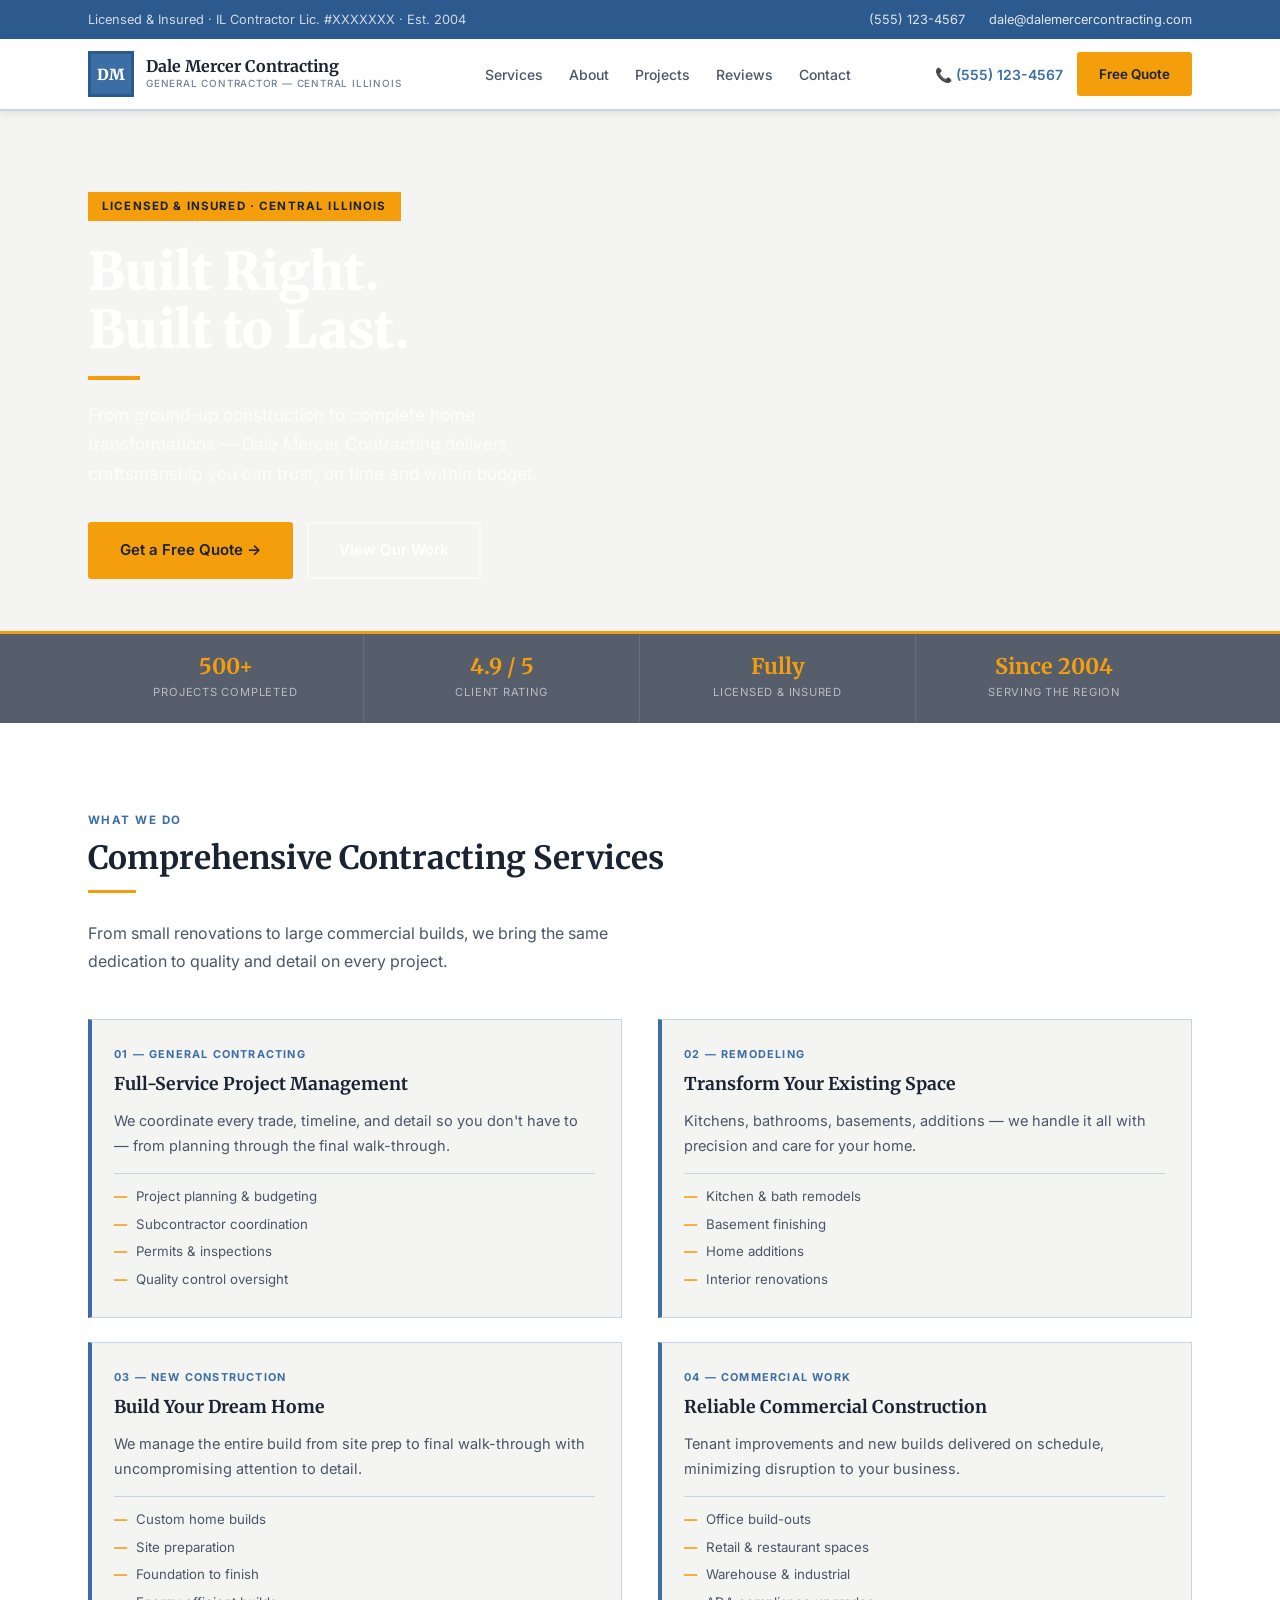
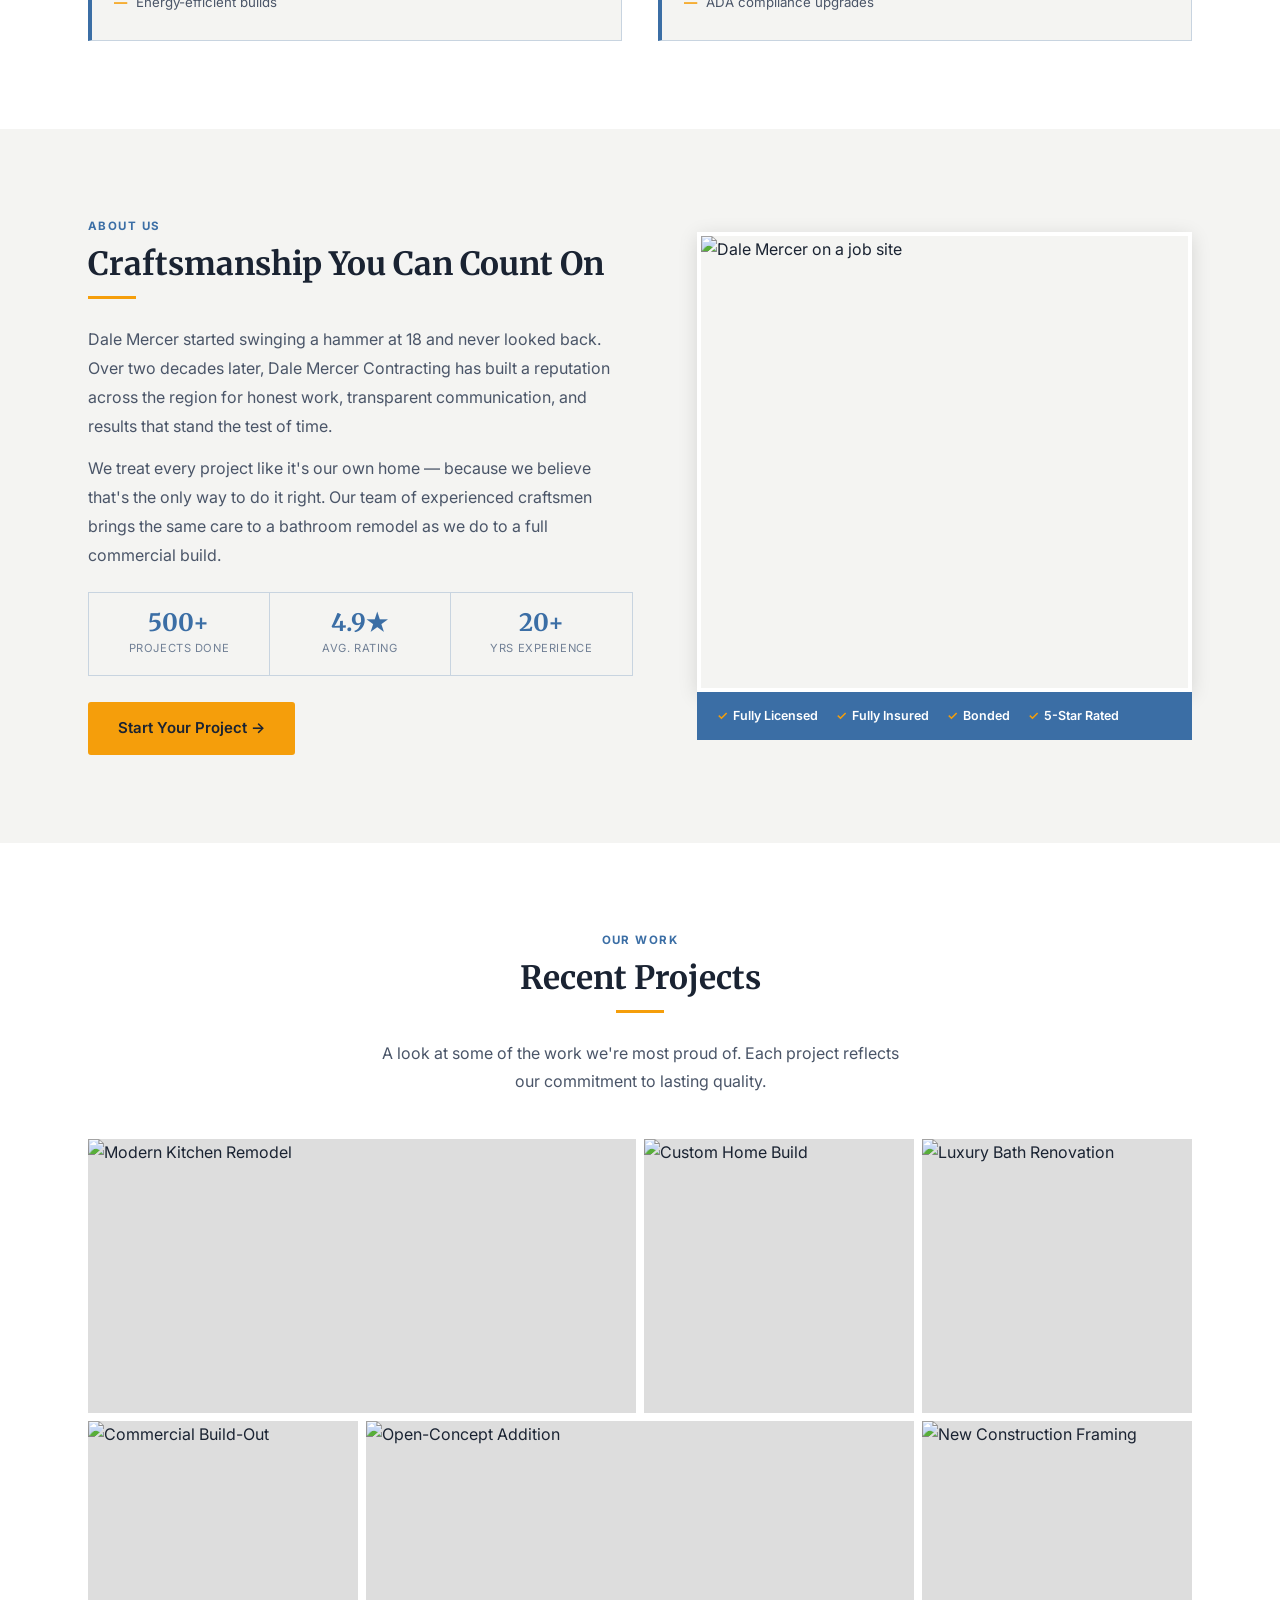
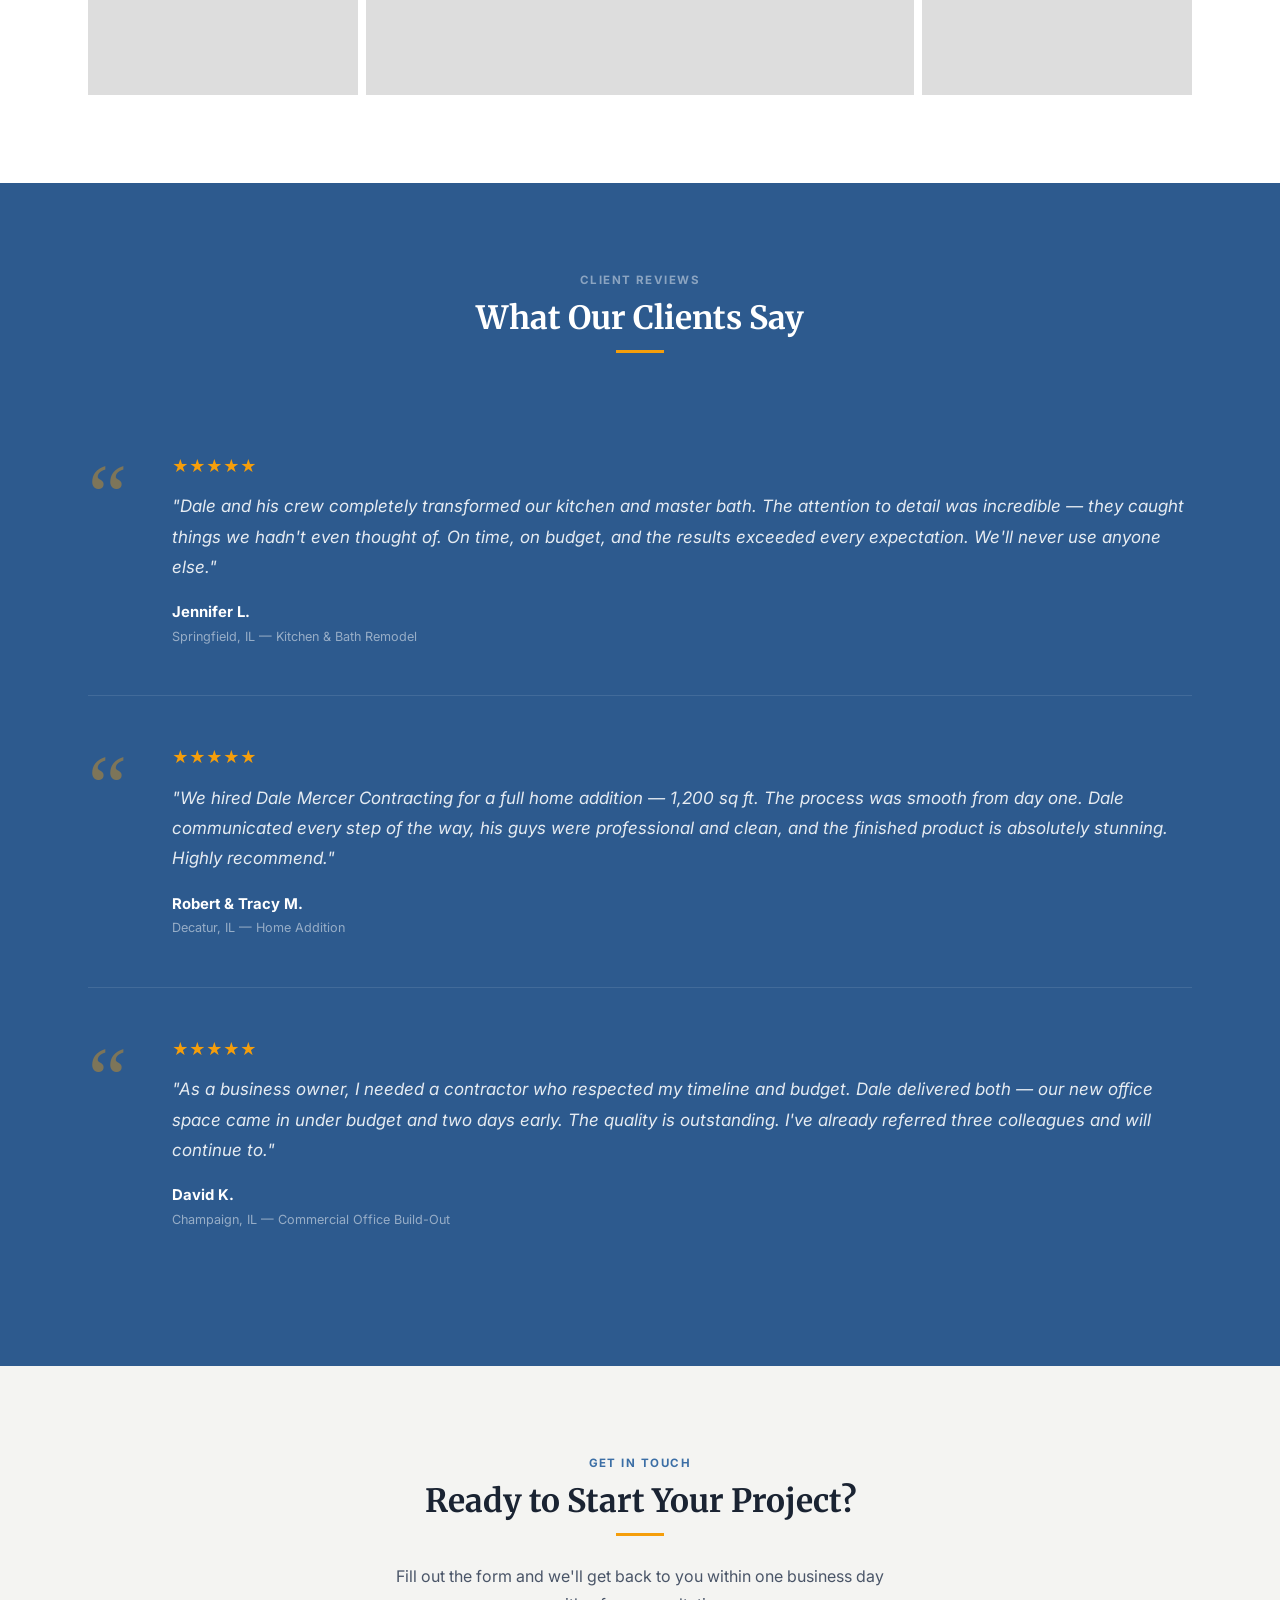
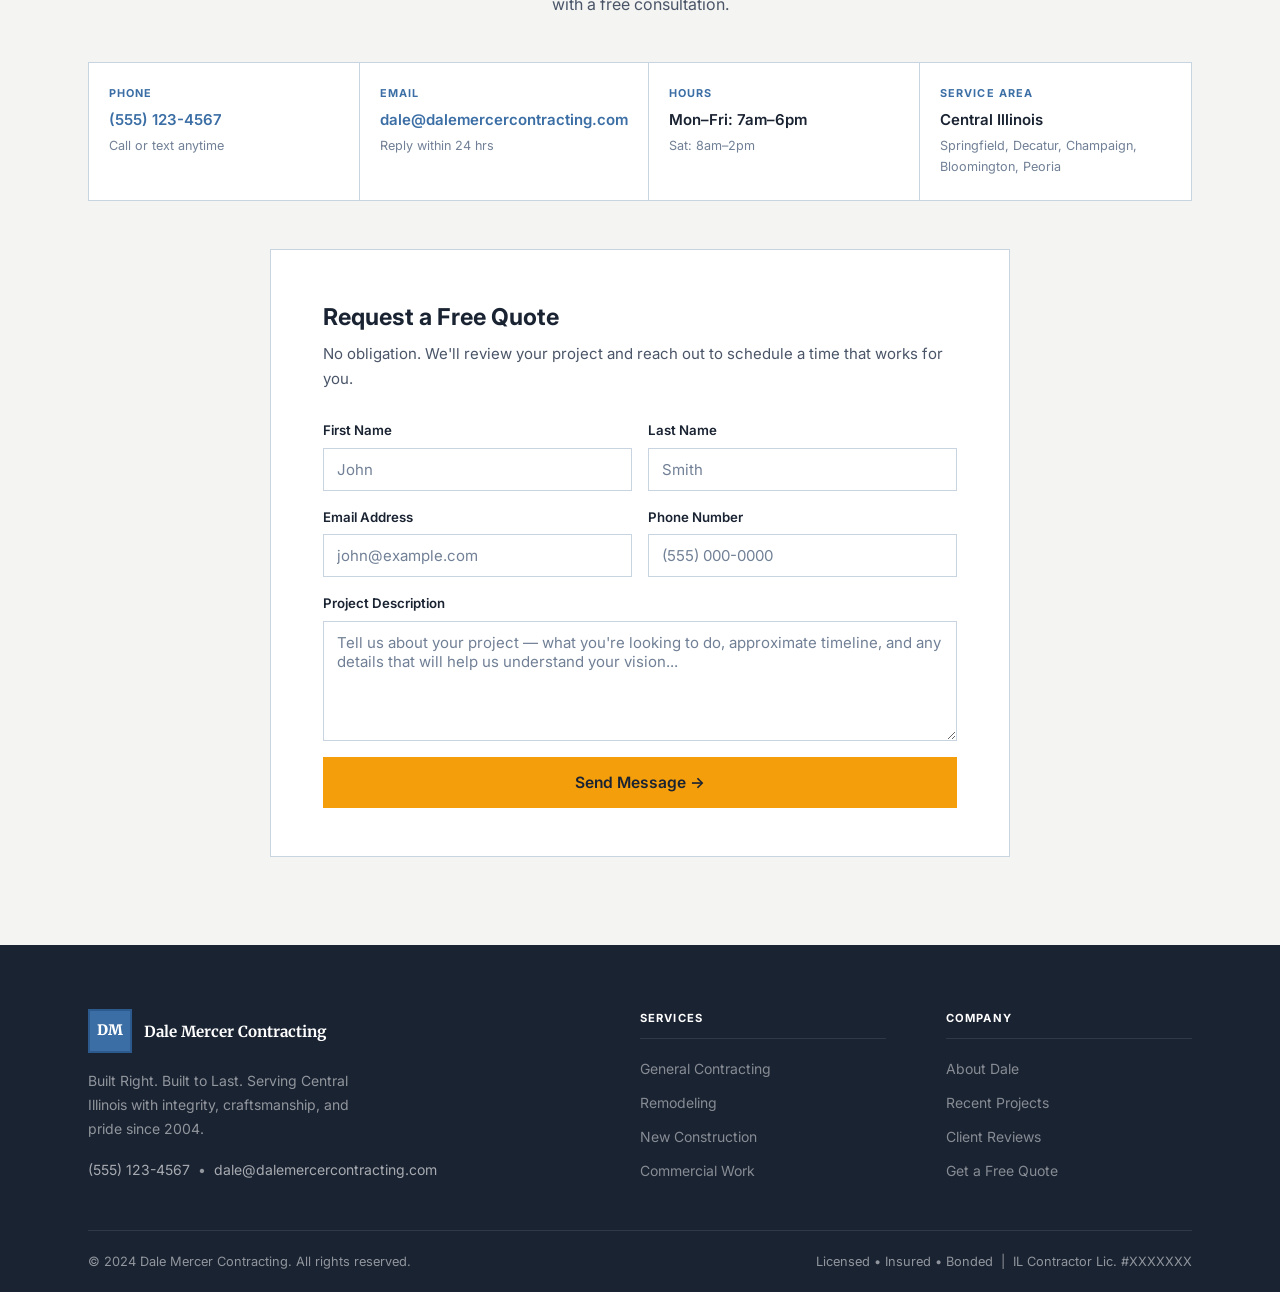
==== index.html @ 5b4c5745 "rename to index.html" ====
<!DOCTYPE html>
<html lang="en">
<head>
  <meta charset="UTF-8">
  <meta name="viewport" content="width=device-width, initial-scale=1.0">
  <title>Dale Mercer Contracting | Built Right. Built to Last.</title>
  <meta name="description" content="Dale Mercer Contracting — Licensed & Insured general contractor. Specializing in remodeling, new construction, and commercial work.">
  <link rel="preconnect" href="https://fonts.googleapis.com">
  <link rel="preconnect" href="https://fonts.gstatic.com" crossorigin>
  <link href="https://fonts.googleapis.com/css2?family=Merriweather:wght@400;700;900&family=Inter:wght@400;500;600;700&display=swap" rel="stylesheet">
  <style>
    *, *::before, *::after { box-sizing: border-box; margin: 0; padding: 0; }

    :root {
      --primary: #3B6EA5;
      --primary-dark: #2D5A8E;
      --secondary: #F59E0B;
      --secondary-dark: #D97706;
      --bg: #F4F4F2;
      --bg-alt: #FFFFFF;
      --text-dark: #1A2332;
      --text-mid: #4A5568;
      --text-light: #718096;
      --border: #C8D4E0;
      --shadow-sm: 0 2px 8px rgba(0,0,0,.09);
      --shadow-md: 0 4px 18px rgba(0,0,0,.13);
      --r: 3px;
      --nav-h: 70px;
      --max: 1160px;
    }

    html { scroll-behavior: smooth; }
    body { font-family: 'Inter', -apple-system, sans-serif; background: var(--bg); color: var(--text-dark); line-height: 1.65; overflow-x: hidden; }
    img { display: block; max-width: 100%; }
    a { color: inherit; text-decoration: none; }
    ul { list-style: none; }
    button, input, textarea { font-family: inherit; }

    .container { max-width: var(--max); margin: 0 auto; padding: 0 28px; }
    .section { padding: 88px 0; }

    h2, h3 { font-family: 'Merriweather', Georgia, serif; }

    .section-label {
      display: block; font-size: .72rem; font-weight: 700;
      letter-spacing: .13em; text-transform: uppercase;
      color: var(--primary); margin-bottom: 8px;
    }
    .section-title { font-size: 2rem; font-weight: 700; line-height: 1.25; color: var(--text-dark); margin-bottom: 10px; }
    .section-sub { font-size: 1rem; color: var(--text-mid); line-height: 1.75; }
    .rule { width: 48px; height: 3px; background: var(--secondary); margin: 12px 0 26px; }
    .rule.c { margin: 12px auto 26px; }

    /* BUTTONS */
    .btn {
      display: inline-flex; align-items: center; gap: 7px;
      padding: 12px 28px; font-size: .9375rem; font-weight: 600;
      border-radius: var(--r); border: 2px solid transparent;
      cursor: pointer; transition: background .2s, color .2s, border-color .2s;
      white-space: nowrap;
    }
    .btn-gold { background: var(--secondary); color: #1A2332; border-color: var(--secondary); }
    .btn-gold:hover { background: var(--secondary-dark); border-color: var(--secondary-dark); }
    .btn-outline { background: transparent; color: var(--text-dark); border-color: rgba(255,255,255,.55); color: #fff; }
    .btn-outline:hover { background: rgba(255,255,255,.1); border-color: #fff; }
    .btn-primary-ol { background: transparent; color: var(--primary); border-color: var(--primary); }
    .btn-primary-ol:hover { background: var(--primary); color: #fff; }

    /* ===== TOP BAR ===== */
    .topbar {
      background: var(--primary-dark); color: rgba(255,255,255,.78);
      font-size: .8rem; padding: 9px 0;
    }
    .topbar-inner { display: flex; align-items: center; justify-content: space-between; gap: 16px; }
    .topbar a { color: rgba(255,255,255,.85); transition: color .2s; }
    .topbar a:hover { color: #fff; }
    .topbar-right { display: flex; gap: 24px; }

    /* ===== HEADER ===== */
    header {
      position: sticky; top: 0; z-index: 900;
      background: #fff;
      border-bottom: 2px solid var(--border);
      box-shadow: var(--shadow-sm);
    }
    .nav { display: flex; align-items: center; justify-content: space-between; height: var(--nav-h); gap: 20px; }

    .logo { display: flex; align-items: center; gap: 12px; flex-shrink: 0; }
    .logo-icon {
      width: 46px; height: 46px; background: var(--primary);
      border: 3px solid var(--primary-dark);
      display: flex; align-items: center; justify-content: center;
      font-family: 'Merriweather', serif; font-size: .95rem; font-weight: 900;
      color: #fff; flex-shrink: 0;
    }
    .logo-name { font-size: 1rem; font-weight: 700; color: var(--text-dark); line-height: 1.15; font-family: 'Merriweather', serif; }
    .logo-sub { font-size: .62rem; font-weight: 500; color: var(--text-light); text-transform: uppercase; letter-spacing: .08em; }

    .nav-links { display: flex; align-items: center; }
    .nav-links a {
      padding: 8px 13px; font-size: .875rem; font-weight: 500;
      color: var(--text-mid); border-bottom: 2px solid transparent;
      transition: color .2s, border-color .2s;
    }
    .nav-links a:hover { color: var(--primary); border-bottom-color: var(--primary); }

    .nav-right { display: flex; align-items: center; gap: 14px; }
    .nav-phone { font-size: .875rem; font-weight: 600; color: var(--primary); white-space: nowrap; }
    .nav-right .btn { padding: 9px 20px; font-size: .84rem; }

    .hamburger { display: none; flex-direction: column; gap: 5px; cursor: pointer; padding: 6px; background: none; border: none; }
    .hamburger span { display: block; width: 22px; height: 2px; background: var(--text-dark); transition: .25s ease; }
    .hamburger.open span:nth-child(1) { transform: translateY(7px) rotate(45deg); }
    .hamburger.open span:nth-child(2) { opacity: 0; }
    .hamburger.open span:nth-child(3) { transform: translateY(-7px) rotate(-45deg); }

    .mobile-nav {
      display: none; position: fixed; top: var(--nav-h); left: 0; right: 0;
      background: #fff; border-bottom: 2px solid var(--border);
      padding: 16px 28px 24px; z-index: 899; box-shadow: var(--shadow-md);
    }
    .mobile-nav.open { display: block; }
    .mobile-nav a { display: block; padding: 12px 0; font-size: .95rem; font-weight: 500; color: var(--text-mid); border-bottom: 1px solid #e4e4e4; transition: color .2s; }
    .mobile-nav a:last-of-type { border: none; }
    .mobile-nav a:hover { color: var(--primary); }
    .mobile-nav .btn { margin-top: 16px; width: 100%; justify-content: center; }

    /* ===== HERO ===== */
    #hero { position: relative; min-height: 580px; display: flex; flex-direction: column; overflow: hidden; }
    .hero-photo {
      position: absolute; inset: 0;
      background: url('https://images.unsplash.com/photo-1504307651254-35680f356dfd?auto=format&fit=crop&w=1920&q=85') center/cover no-repeat;
      filter: brightness(.38);
    }
    .hero-body { position: relative; z-index: 1; flex: 1; display: flex; flex-direction: column; }
    .hero-inner { flex: 1; padding: 80px 0 52px; }

    .hero-badge {
      display: inline-block; background: var(--secondary);
      color: var(--text-dark); font-size: .72rem; font-weight: 700;
      text-transform: uppercase; letter-spacing: .1em; padding: 5px 14px;
      margin-bottom: 22px;
    }
    .hero-h1 { font-family: 'Merriweather', Georgia, serif; font-size: 3.25rem; font-weight: 900; color: #fff; line-height: 1.12; margin-bottom: 16px; }
    .hero-rule { width: 52px; height: 4px; background: var(--secondary); margin: 0 0 20px; }
    .hero-p { font-size: 1.075rem; color: rgba(255,255,255,.82); max-width: 500px; line-height: 1.72; margin-bottom: 34px; }
    .hero-btns { display: flex; gap: 14px; flex-wrap: wrap; }
    .hero-btns .btn { padding: 14px 30px; }

    .hero-trust {
      position: relative; z-index: 1;
      background: rgba(20,32,52,.7);
      border-top: 3px solid var(--secondary);
    }
    .hero-trust-inner {
      display: grid; grid-template-columns: repeat(4, 1fr);
    }
    .htrust {
      padding: 22px 16px; text-align: center;
      border-right: 1px solid rgba(255,255,255,.1);
    }
    .htrust:last-child { border-right: none; }
    .htrust-val { font-family: 'Merriweather', serif; font-size: 1.35rem; font-weight: 700; color: var(--secondary); line-height: 1; margin-bottom: 5px; }
    .htrust-lbl { font-size: .7rem; color: rgba(255,255,255,.58); text-transform: uppercase; letter-spacing: .07em; }

    /* ===== SERVICES ===== */
    #services { background: #fff; }

    .svc-grid { display: grid; grid-template-columns: 1fr 1fr; gap: 24px 36px; }

    .svc-card {
      padding: 26px 26px 26px 22px;
      border: 1px solid var(--border);
      border-left: 4px solid var(--primary);
      background: var(--bg);
      transition: border-left-color .2s;
    }
    .svc-card:hover { border-left-color: var(--secondary); }

    .svc-num { font-size: .68rem; font-weight: 700; letter-spacing: .11em; text-transform: uppercase; color: var(--primary); margin-bottom: 6px; }
    .svc-title { font-size: 1.1rem; font-weight: 700; color: var(--text-dark); margin-bottom: 10px; }
    .svc-desc { font-size: .91rem; color: var(--text-mid); line-height: 1.7; margin-bottom: 14px; }
    .svc-list { display: flex; flex-direction: column; gap: 6px; padding-top: 12px; border-top: 1px solid var(--border); }
    .svc-list li { display: flex; align-items: center; gap: 9px; font-size: .83rem; color: var(--text-mid); }
    .svc-list li::before { content: '—'; color: var(--secondary); font-weight: 700; flex-shrink: 0; }

    /* ===== ABOUT ===== */
    #about { background: var(--bg); }

    .about-grid { display: grid; grid-template-columns: 1.1fr 1fr; gap: 64px; align-items: center; }

    .about-img { width: 100%; height: 460px; object-fit: cover; border: 4px solid #fff; box-shadow: var(--shadow-md); display: block; }
    .about-cred {
      background: var(--primary); color: #fff;
      padding: 14px 20px; display: flex; gap: 18px; flex-wrap: wrap;
    }
    .about-cred span { font-size: .78rem; font-weight: 600; display: flex; align-items: center; gap: 5px; }
    .about-cred span::before { content: '✓'; color: var(--secondary); }

    .about-p { font-size: 1rem; color: var(--text-mid); line-height: 1.8; margin-bottom: 14px; }

    .about-stats { display: grid; grid-template-columns: repeat(3, 1fr); border: 1px solid var(--border); margin: 22px 0 26px; }
    .astat { padding: 18px 14px; text-align: center; border-right: 1px solid var(--border); }
    .astat:last-child { border-right: none; }
    .astat-val { font-family: 'Merriweather', serif; font-size: 1.5rem; font-weight: 700; color: var(--primary); line-height: 1; margin-bottom: 4px; }
    .astat-lbl { font-size: .7rem; color: var(--text-light); text-transform: uppercase; letter-spacing: .05em; }

    /* ===== GALLERY ===== */
    #projects { background: #fff; }

    .gallery { display: grid; grid-template-columns: repeat(4, 1fr); gap: 8px; }
    .gitem { position: relative; overflow: hidden; cursor: zoom-in; background: #ddd; }
    .gitem img { width: 100%; aspect-ratio: 1/1; object-fit: cover; display: block; transition: transform .4s ease; }
    .gitem:hover img { transform: scale(1.05); }
    .gitem:nth-child(1), .gitem:nth-child(5) { grid-column: span 2; }
    .gitem:nth-child(1) img, .gitem:nth-child(5) img { aspect-ratio: 2/1; }

    .gov {
      position: absolute; inset: 0;
      background: rgba(20,35,55,.62);
      opacity: 0; transition: opacity .3s ease;
      display: flex; align-items: flex-end; padding: 14px 16px;
    }
    .gitem:hover .gov { opacity: 1; }
    .gov span { color: #fff; font-size: .875rem; font-weight: 600; }

    /* ===== TESTIMONIALS ===== */
    #testimonials { background: var(--primary-dark); }

    .tlist { display: flex; flex-direction: column; }
    .titem {
      display: grid; grid-template-columns: 56px 1fr; gap: 28px; align-items: start;
      padding: 48px 0; border-bottom: 1px solid rgba(255,255,255,.1);
    }
    .titem:last-child { border-bottom: none; }
    .tquotemark { font-family: Georgia, serif; font-size: 5.5rem; line-height: .85; color: var(--secondary); opacity: .4; user-select: none; padding-top: 6px; }
    .tstars { display: flex; gap: 2px; color: var(--secondary); font-size: 1rem; margin-bottom: 12px; }
    .tquote { font-size: 1.0625rem; line-height: 1.78; color: rgba(255,255,255,.88); font-style: italic; margin-bottom: 18px; }
    .tname { font-weight: 700; font-size: .93rem; color: #fff; margin-bottom: 2px; }
    .tloc { font-size: .79rem; color: rgba(255,255,255,.5); }

    /* ===== CONTACT ===== */
    #contact { background: var(--bg); }

    .contact-info-row {
      display: grid; grid-template-columns: repeat(4, 1fr);
      border: 1px solid var(--border); background: #fff; margin-bottom: 48px;
    }
    .ci-item { padding: 22px 20px; border-right: 1px solid var(--border); }
    .ci-item:last-child { border-right: none; }
    .ci-lbl { font-size: .68rem; font-weight: 700; text-transform: uppercase; letter-spacing: .1em; color: var(--primary); margin-bottom: 5px; }
    .ci-val { font-size: .9375rem; font-weight: 600; color: var(--text-dark); }
    .ci-val a { color: var(--primary); }
    .ci-val a:hover { text-decoration: underline; }
    .ci-sub { font-size: .79rem; color: var(--text-light); margin-top: 3px; }

    .contact-form-wrap { max-width: 740px; margin: 0 auto; background: #fff; border: 1px solid var(--border); padding: 48px 52px; }
    .cform-title { font-size: 1.45rem; font-weight: 700; margin-bottom: 6px; }
    .cform-sub { font-size: .9375rem; color: var(--text-mid); margin-bottom: 28px; }

    .frow { display: grid; grid-template-columns: 1fr 1fr; gap: 16px; }
    .fg { display: flex; flex-direction: column; gap: 6px; margin-bottom: 16px; }
    .fg label { font-size: .83rem; font-weight: 600; color: var(--text-dark); }
    .fg input, .fg textarea {
      padding: 11px 13px; background: #fff;
      border: 1px solid var(--border); border-radius: 0;
      font-size: .9375rem; color: var(--text-dark);
      transition: border-color .2s; outline: none; width: 100%;
    }
    .fg input::placeholder, .fg textarea::placeholder { color: var(--text-light); }
    .fg input:focus, .fg textarea:focus { border-color: var(--primary); box-shadow: 0 0 0 2px rgba(59,110,165,.1); }
    .fg textarea { resize: vertical; min-height: 120px; }
    .fsub { width: 100%; justify-content: center; padding: 14px; font-size: .975rem; border-radius: 0; }

    /* ===== FOOTER ===== */
    footer { background: #1A2332; color: rgba(255,255,255,.52); }
    .foot-top {
      display: grid; grid-template-columns: 2fr 1fr 1fr; gap: 60px;
      padding: 64px 0 48px; border-bottom: 1px solid rgba(255,255,255,.1);
    }
    .foot-brand { display: flex; flex-direction: column; gap: 16px; }
    .foot-logo { display: flex; align-items: center; gap: 12px; }
    .foot-logo-icon {
      width: 44px; height: 44px; background: var(--primary);
      border: 2px solid var(--primary-dark);
      display: flex; align-items: center; justify-content: center;
      font-family: 'Merriweather', serif; font-size: .9rem; font-weight: 900; color: #fff;
    }
    .foot-logo-name { font-size: .95rem; font-weight: 700; color: #fff; font-family: 'Merriweather', serif; }
    .foot-tagline { font-size: .875rem; line-height: 1.72; max-width: 280px; }
    .foot-contact { font-size: .875rem; }
    .foot-contact a { color: rgba(255,255,255,.62); transition: color .2s; }
    .foot-contact a:hover { color: var(--secondary); }

    .foot-col-title {
      font-size: .7rem; font-weight: 700; color: #fff;
      text-transform: uppercase; letter-spacing: .1em; margin-bottom: 18px;
      padding-bottom: 10px; border-bottom: 1px solid rgba(255,255,255,.1);
    }
    .foot-links { display: flex; flex-direction: column; gap: 11px; }
    .foot-links a { font-size: .875rem; color: rgba(255,255,255,.48); transition: color .2s; }
    .foot-links a:hover { color: var(--secondary); }

    .foot-bottom { display: flex; align-items: center; justify-content: space-between; padding: 20px 0; font-size: .8rem; flex-wrap: wrap; gap: 10px; }

    /* ===== LIGHTBOX ===== */
    .lb {
      position: fixed; inset: 0; background: rgba(0,0,0,.92);
      z-index: 2000; display: flex; align-items: center; justify-content: center;
      padding: 24px; opacity: 0; pointer-events: none; transition: opacity .3s ease;
    }
    .lb.open { opacity: 1; pointer-events: all; }
    .lb img { max-width: 90vw; max-height: 88vh; object-fit: contain; }
    .lb-close {
      position: absolute; top: 16px; right: 20px; width: 40px; height: 40px;
      background: rgba(255,255,255,.1); border: 1px solid rgba(255,255,255,.2);
      border-radius: 0; color: #fff; font-size: 1.1rem;
      cursor: pointer; display: flex; align-items: center; justify-content: center; transition: background .2s;
    }
    .lb-close:hover { background: rgba(255,255,255,.22); }

    /* ===== ANIMATIONS ===== */
    .fu { opacity: 0; transform: translateY(18px); transition: opacity .55s ease, transform .55s ease; }
    .fu.vis { opacity: 1; transform: none; }
    .fu:nth-child(2) { transition-delay: .09s; }
    .fu:nth-child(3) { transition-delay: .17s; }
    .fu:nth-child(4) { transition-delay: .25s; }

    /* ===== RESPONSIVE ===== */
    @media (max-width: 1024px) {
      .hero-trust-inner { grid-template-columns: repeat(2, 1fr); }
      .htrust:nth-child(2) { border-right: none; }
      .htrust:nth-child(3) { border-top: 1px solid rgba(255,255,255,.1); }
      .about-grid { grid-template-columns: 1fr; gap: 48px; }
      .contact-info-row { grid-template-columns: repeat(2, 1fr); }
      .ci-item:nth-child(2) { border-right: none; }
      .ci-item:nth-child(3), .ci-item:nth-child(4) { border-top: 1px solid var(--border); }
      .ci-item:nth-child(4) { border-right: none; }
      .foot-top { grid-template-columns: 1fr 1fr; gap: 40px; }
      .foot-brand { grid-column: span 2; }
    }

    @media (max-width: 768px) {
      :root { --nav-h: 62px; }
      .topbar { display: none; }
      .section { padding: 64px 0; }
      .nav-links, .nav-right { display: none; }
      .hamburger { display: flex; }
      .hero-h1 { font-size: 2.2rem; }
      .svc-grid { grid-template-columns: 1fr; }
      .gallery { grid-template-columns: repeat(2, 1fr); }
      .gitem:nth-child(1), .gitem:nth-child(5) { grid-column: span 2; }
      .titem { grid-template-columns: 1fr; gap: 12px; }
      .tquotemark { display: none; }
      .contact-info-row { grid-template-columns: 1fr; }
      .ci-item { border-right: none; border-bottom: 1px solid var(--border); }
      .ci-item:last-child { border-bottom: none; }
      .ci-item:nth-child(3), .ci-item:nth-child(4) { border-top: none; }
      .contact-form-wrap { padding: 30px 22px; }
      .frow { grid-template-columns: 1fr; }
      .foot-top { grid-template-columns: 1fr; gap: 32px; padding: 48px 0 36px; }
      .foot-brand { grid-column: span 1; }
      .foot-bottom { flex-direction: column; text-align: center; }
    }

    @media (max-width: 480px) {
      .hero-h1 { font-size: 1.8rem; }
      .hero-btns { flex-direction: column; }
      .hero-btns .btn { justify-content: center; }
      .gallery { grid-template-columns: 1fr; }
      .gitem:nth-child(n) { grid-column: span 1; }
      .gitem:nth-child(n) img { aspect-ratio: 16/9; }
      .about-stats { grid-template-columns: 1fr 1fr; }
      .astat:first-child { grid-column: span 2; border-right: none; border-bottom: 1px solid var(--border); }
      .contact-form-wrap { padding: 24px 16px; }
      .hero-trust-inner { grid-template-columns: 1fr 1fr; }
    }
  </style>
</head>
<body>

<!-- ===== TOP BAR ===== -->
<div class="topbar">
  <div class="container">
    <div class="topbar-inner">
      <span>Licensed &amp; Insured &middot; IL Contractor Lic. #XXXXXXX &middot; Est. 2004</span>
      <div class="topbar-right">
        <a href="tel:+15551234567">(555) 123-4567</a>
        <a href="mailto:dale@dalemercercontracting.com">dale@dalemercercontracting.com</a>
      </div>
    </div>
  </div>
</div>

<!-- ===== HEADER ===== -->
<header id="header">
  <div class="container">
    <nav class="nav">
      <a href="#hero" class="logo">
        <div class="logo-icon">DM</div>
        <div>
          <div class="logo-name">Dale Mercer Contracting</div>
          <div class="logo-sub">General Contractor &mdash; Central Illinois</div>
        </div>
      </a>
      <ul class="nav-links">
        <li><a href="#services">Services</a></li>
        <li><a href="#about">About</a></li>
        <li><a href="#projects">Projects</a></li>
        <li><a href="#testimonials">Reviews</a></li>
        <li><a href="#contact">Contact</a></li>
      </ul>
      <div class="nav-right">
        <a href="tel:+15551234567" class="nav-phone">&#128222; (555) 123-4567</a>
        <a href="#contact" class="btn btn-gold">Free Quote</a>
      </div>
      <button class="hamburger" id="hamburger" aria-label="Menu">
        <span></span><span></span><span></span>
      </button>
    </nav>
  </div>
</header>

<div class="mobile-nav" id="mobileNav">
  <a href="#services">Services</a>
  <a href="#about">About</a>
  <a href="#projects">Projects</a>
  <a href="#testimonials">Reviews</a>
  <a href="#contact">Contact</a>
  <a href="#contact" class="btn btn-gold">Get a Free Quote &rarr;</a>
</div>

<!-- ===== HERO ===== -->
<section id="hero">
  <div class="hero-photo"></div>
  <div class="hero-body">
    <div class="hero-inner">
      <div class="container">
        <div class="hero-badge">Licensed &amp; Insured &middot; Central Illinois</div>
        <h1 class="hero-h1">Built Right.<br>Built to Last.</h1>
        <div class="hero-rule"></div>
        <p class="hero-p">From ground-up construction to complete home transformations — Dale Mercer Contracting delivers craftsmanship you can trust, on time and within budget.</p>
        <div class="hero-btns">
          <a href="#contact" class="btn btn-gold">Get a Free Quote &rarr;</a>
          <a href="#projects" class="btn btn-outline">View Our Work</a>
        </div>
      </div>
    </div>
    <div class="hero-trust">
      <div class="container">
        <div class="hero-trust-inner">
          <div class="htrust">
            <div class="htrust-val">500+</div>
            <div class="htrust-lbl">Projects Completed</div>
          </div>
          <div class="htrust">
            <div class="htrust-val">4.9 / 5</div>
            <div class="htrust-lbl">Client Rating</div>
          </div>
          <div class="htrust">
            <div class="htrust-val">Fully</div>
            <div class="htrust-lbl">Licensed &amp; Insured</div>
          </div>
          <div class="htrust">
            <div class="htrust-val">Since 2004</div>
            <div class="htrust-lbl">Serving the Region</div>
          </div>
        </div>
      </div>
    </div>
  </div>
</section>

<!-- ===== SERVICES ===== -->
<section id="services" class="section" style="background:#fff;">
  <div class="container">
    <div class="fu">
      <span class="section-label">What We Do</span>
      <h2 class="section-title">Comprehensive Contracting Services</h2>
      <div class="rule"></div>
      <p class="section-sub" style="max-width:580px; margin-bottom:44px;">From small renovations to large commercial builds, we bring the same dedication to quality and detail on every project.</p>
    </div>
    <div class="svc-grid">
      <div class="svc-card fu">
        <div class="svc-num">01 &mdash; General Contracting</div>
        <h3 class="svc-title">Full-Service Project Management</h3>
        <p class="svc-desc">We coordinate every trade, timeline, and detail so you don't have to — from planning through the final walk-through.</p>
        <ul class="svc-list">
          <li>Project planning &amp; budgeting</li>
          <li>Subcontractor coordination</li>
          <li>Permits &amp; inspections</li>
          <li>Quality control oversight</li>
        </ul>
      </div>
      <div class="svc-card fu">
        <div class="svc-num">02 &mdash; Remodeling</div>
        <h3 class="svc-title">Transform Your Existing Space</h3>
        <p class="svc-desc">Kitchens, bathrooms, basements, additions — we handle it all with precision and care for your home.</p>
        <ul class="svc-list">
          <li>Kitchen &amp; bath remodels</li>
          <li>Basement finishing</li>
          <li>Home additions</li>
          <li>Interior renovations</li>
        </ul>
      </div>
      <div class="svc-card fu">
        <div class="svc-num">03 &mdash; New Construction</div>
        <h3 class="svc-title">Build Your Dream Home</h3>
        <p class="svc-desc">We manage the entire build from site prep to final walk-through with uncompromising attention to detail.</p>
        <ul class="svc-list">
          <li>Custom home builds</li>
          <li>Site preparation</li>
          <li>Foundation to finish</li>
          <li>Energy-efficient builds</li>
        </ul>
      </div>
      <div class="svc-card fu">
        <div class="svc-num">04 &mdash; Commercial Work</div>
        <h3 class="svc-title">Reliable Commercial Construction</h3>
        <p class="svc-desc">Tenant improvements and new builds delivered on schedule, minimizing disruption to your business.</p>
        <ul class="svc-list">
          <li>Office build-outs</li>
          <li>Retail &amp; restaurant spaces</li>
          <li>Warehouse &amp; industrial</li>
          <li>ADA compliance upgrades</li>
        </ul>
      </div>
    </div>
  </div>
</section>

<!-- ===== ABOUT ===== -->
<section id="about" class="section">
  <div class="container">
    <div class="about-grid">
      <!-- Content LEFT, photo RIGHT — opposite of KK -->
      <div class="fu">
        <span class="section-label">About Us</span>
        <h2 class="section-title">Craftsmanship You Can Count On</h2>
        <div class="rule"></div>
        <p class="about-p">Dale Mercer started swinging a hammer at 18 and never looked back. Over two decades later, Dale Mercer Contracting has built a reputation across the region for honest work, transparent communication, and results that stand the test of time.</p>
        <p class="about-p">We treat every project like it's our own home — because we believe that's the only way to do it right. Our team of experienced craftsmen brings the same care to a bathroom remodel as we do to a full commercial build.</p>
        <div class="about-stats">
          <div class="astat">
            <div class="astat-val">500+</div>
            <div class="astat-lbl">Projects Done</div>
          </div>
          <div class="astat">
            <div class="astat-val">4.9&#9733;</div>
            <div class="astat-lbl">Avg. Rating</div>
          </div>
          <div class="astat">
            <div class="astat-val">20+</div>
            <div class="astat-lbl">Yrs Experience</div>
          </div>
        </div>
        <a href="#contact" class="btn btn-gold">Start Your Project &rarr;</a>
      </div>
      <div class="fu">
        <img
          src="https://images.unsplash.com/photo-1581578731548-c64695cc6952?auto=format&fit=crop&w=900&q=80"
          alt="Dale Mercer on a job site"
          class="about-img"
        >
        <div class="about-cred">
          <span>Fully Licensed</span>
          <span>Fully Insured</span>
          <span>Bonded</span>
          <span>5-Star Rated</span>
        </div>
      </div>
    </div>
  </div>
</section>

<!-- ===== GALLERY ===== -->
<section id="projects" class="section" style="background:#fff;">
  <div class="container">
    <div class="fu" style="text-align:center; margin-bottom:44px;">
      <span class="section-label">Our Work</span>
      <h2 class="section-title">Recent Projects</h2>
      <div class="rule c"></div>
      <p class="section-sub" style="max-width:520px; margin:0 auto;">A look at some of the work we're most proud of. Each project reflects our commitment to lasting quality.</p>
    </div>
    <div class="gallery fu">
      <div class="gitem">
        <img src="https://images.unsplash.com/photo-1600585154340-be6161a56a0c?auto=format&fit=crop&w=1200&q=80" alt="Modern Kitchen Remodel" loading="lazy">
        <div class="gov"><span>Modern Kitchen Remodel</span></div>
      </div>
      <div class="gitem">
        <img src="https://images.unsplash.com/photo-1512917774080-9991f1c4c750?auto=format&fit=crop&w=800&q=80" alt="Custom Home Build" loading="lazy">
        <div class="gov"><span>Custom Home Build</span></div>
      </div>
      <div class="gitem">
        <img src="https://images.unsplash.com/photo-1563986768609-322da13575f3?auto=format&fit=crop&w=800&q=80" alt="Luxury Bath Renovation" loading="lazy">
        <div class="gov"><span>Luxury Bath Renovation</span></div>
      </div>
      <div class="gitem">
        <img src="https://images.unsplash.com/photo-1503387762-592deb58ef4e?auto=format&fit=crop&w=800&q=80" alt="Commercial Build-Out" loading="lazy">
        <div class="gov"><span>Commercial Build-Out</span></div>
      </div>
      <div class="gitem">
        <img src="https://images.unsplash.com/photo-1484154218962-a197022b5858?auto=format&fit=crop&w=800&q=80" alt="Open-Concept Addition" loading="lazy">
        <div class="gov"><span>Open-Concept Addition</span></div>
      </div>
      <div class="gitem">
        <img src="https://images.unsplash.com/photo-1558618666-fcd25c85cd64?auto=format&fit=crop&w=1400&q=80" alt="New Construction Framing" loading="lazy">
        <div class="gov"><span>New Construction Framing</span></div>
      </div>
    </div>
  </div>
</section>

<!-- ===== TESTIMONIALS ===== -->
<section id="testimonials" class="section">
  <div class="container">
    <div class="fu" style="text-align:center; margin-bottom:52px;">
      <span class="section-label" style="color:rgba(255,255,255,.45);">Client Reviews</span>
      <h2 class="section-title" style="color:#fff;">What Our Clients Say</h2>
      <div class="rule c"></div>
    </div>
    <div class="tlist">
      <div class="titem fu">
        <div class="tquotemark">&ldquo;</div>
        <div>
          <div class="tstars">&#9733;&#9733;&#9733;&#9733;&#9733;</div>
          <p class="tquote">"Dale and his crew completely transformed our kitchen and master bath. The attention to detail was incredible — they caught things we hadn't even thought of. On time, on budget, and the results exceeded every expectation. We'll never use anyone else."</p>
          <div class="tname">Jennifer L.</div>
          <div class="tloc">Springfield, IL &mdash; Kitchen &amp; Bath Remodel</div>
        </div>
      </div>
      <div class="titem fu">
        <div class="tquotemark">&ldquo;</div>
        <div>
          <div class="tstars">&#9733;&#9733;&#9733;&#9733;&#9733;</div>
          <p class="tquote">"We hired Dale Mercer Contracting for a full home addition — 1,200 sq ft. The process was smooth from day one. Dale communicated every step of the way, his guys were professional and clean, and the finished product is absolutely stunning. Highly recommend."</p>
          <div class="tname">Robert &amp; Tracy M.</div>
          <div class="tloc">Decatur, IL &mdash; Home Addition</div>
        </div>
      </div>
      <div class="titem fu">
        <div class="tquotemark">&ldquo;</div>
        <div>
          <div class="tstars">&#9733;&#9733;&#9733;&#9733;&#9733;</div>
          <p class="tquote">"As a business owner, I needed a contractor who respected my timeline and budget. Dale delivered both — our new office space came in under budget and two days early. The quality is outstanding. I've already referred three colleagues and will continue to."</p>
          <div class="tname">David K.</div>
          <div class="tloc">Champaign, IL &mdash; Commercial Office Build-Out</div>
        </div>
      </div>
    </div>
  </div>
</section>

<!-- ===== CONTACT ===== -->
<section id="contact" class="section">
  <div class="container">
    <div class="fu" style="text-align:center; margin-bottom:44px;">
      <span class="section-label">Get In Touch</span>
      <h2 class="section-title">Ready to Start Your Project?</h2>
      <div class="rule c"></div>
      <p class="section-sub" style="max-width:500px; margin:0 auto;">Fill out the form and we'll get back to you within one business day with a free consultation.</p>
    </div>
    <div class="contact-info-row fu">
      <div class="ci-item">
        <div class="ci-lbl">Phone</div>
        <div class="ci-val"><a href="tel:+15551234567">(555) 123-4567</a></div>
        <div class="ci-sub">Call or text anytime</div>
      </div>
      <div class="ci-item">
        <div class="ci-lbl">Email</div>
        <div class="ci-val"><a href="mailto:dale@dalemercercontracting.com">dale@dalemercercontracting.com</a></div>
        <div class="ci-sub">Reply within 24 hrs</div>
      </div>
      <div class="ci-item">
        <div class="ci-lbl">Hours</div>
        <div class="ci-val">Mon&ndash;Fri: 7am&ndash;6pm</div>
        <div class="ci-sub">Sat: 8am&ndash;2pm</div>
      </div>
      <div class="ci-item">
        <div class="ci-lbl">Service Area</div>
        <div class="ci-val">Central Illinois</div>
        <div class="ci-sub">Springfield, Decatur, Champaign, Bloomington, Peoria</div>
      </div>
    </div>
    <div class="contact-form-wrap fu">
      <div class="cform-title">Request a Free Quote</div>
      <div class="cform-sub">No obligation. We'll review your project and reach out to schedule a time that works for you.</div>
      <form id="contactForm" novalidate>
        <div class="frow">
          <div class="fg">
            <label for="fname">First Name</label>
            <input type="text" id="fname" name="fname" placeholder="John" required>
          </div>
          <div class="fg">
            <label for="lname">Last Name</label>
            <input type="text" id="lname" name="lname" placeholder="Smith" required>
          </div>
        </div>
        <div class="frow">
          <div class="fg">
            <label for="email">Email Address</label>
            <input type="email" id="email" name="email" placeholder="john@example.com" required>
          </div>
          <div class="fg">
            <label for="phone">Phone Number</label>
            <input type="tel" id="phone" name="phone" placeholder="(555) 000-0000">
          </div>
        </div>
        <div class="fg">
          <label for="project">Project Description</label>
          <textarea id="project" name="project" placeholder="Tell us about your project — what you're looking to do, approximate timeline, and any details that will help us understand your vision..." required></textarea>
        </div>
        <button type="submit" class="btn btn-gold fsub">Send Message &rarr;</button>
      </form>
    </div>
  </div>
</section>

<!-- ===== FOOTER ===== -->
<footer>
  <div class="container">
    <div class="foot-top">
      <div class="foot-brand">
        <div class="foot-logo">
          <div class="foot-logo-icon">DM</div>
          <span class="foot-logo-name">Dale Mercer Contracting</span>
        </div>
        <p class="foot-tagline">Built Right. Built to Last. Serving Central Illinois with integrity, craftsmanship, and pride since 2004.</p>
        <div class="foot-contact">
          <a href="tel:+15551234567">(555) 123-4567</a> &nbsp;&bull;&nbsp;
          <a href="mailto:dale@dalemercercontracting.com">dale@dalemercercontracting.com</a>
        </div>
      </div>
      <div>
        <div class="foot-col-title">Services</div>
        <div class="foot-links">
          <a href="#services">General Contracting</a>
          <a href="#services">Remodeling</a>
          <a href="#services">New Construction</a>
          <a href="#services">Commercial Work</a>
        </div>
      </div>
      <div>
        <div class="foot-col-title">Company</div>
        <div class="foot-links">
          <a href="#about">About Dale</a>
          <a href="#projects">Recent Projects</a>
          <a href="#testimonials">Client Reviews</a>
          <a href="#contact">Get a Free Quote</a>
        </div>
      </div>
    </div>
    <div class="foot-bottom">
      <span>&copy; 2024 Dale Mercer Contracting. All rights reserved.</span>
      <span>Licensed &bull; Insured &bull; Bonded &nbsp;|&nbsp; IL Contractor Lic. #XXXXXXX</span>
    </div>
  </div>
</footer>

<!-- ===== LIGHTBOX ===== -->
<div class="lb" id="lb">
  <button class="lb-close" id="lbClose">&#10005;</button>
  <img id="lbImg" src="" alt="">
</div>

<script>
  // Mobile nav
  const hamburger = document.getElementById('hamburger');
  const mobileNav = document.getElementById('mobileNav');
  hamburger.addEventListener('click', () => {
    hamburger.classList.toggle('open');
    mobileNav.classList.toggle('open');
  });
  document.querySelectorAll('.mobile-nav a').forEach(a => {
    a.addEventListener('click', () => {
      hamburger.classList.remove('open');
      mobileNav.classList.remove('open');
    });
  });

  // Scroll animations
  const io = new IntersectionObserver(entries => {
    entries.forEach(e => { if (e.isIntersecting) e.target.classList.add('vis'); });
  }, { threshold: 0.08, rootMargin: '0px 0px -36px 0px' });
  document.querySelectorAll('.fu').forEach(el => io.observe(el));

  // Gallery lightbox
  const lb = document.getElementById('lb');
  const lbImg = document.getElementById('lbImg');
  const lbClose = document.getElementById('lbClose');
  document.querySelectorAll('.gitem img').forEach(img => {
    img.addEventListener('click', () => {
      lbImg.src = img.src.replace(/w=\d+/, 'w=1600');
      lbImg.alt = img.alt;
      lb.classList.add('open');
      document.body.style.overflow = 'hidden';
    });
  });
  function closeLb() { lb.classList.remove('open'); document.body.style.overflow = ''; }
  lbClose.addEventListener('click', closeLb);
  lb.addEventListener('click', e => { if (e.target === lb) closeLb(); });
  document.addEventListener('keydown', e => { if (e.key === 'Escape') closeLb(); });

  // Contact form
  document.getElementById('contactForm').addEventListener('submit', e => {
    e.preventDefault();
    const btn = e.target.querySelector('.fsub');
    const orig = btn.innerHTML;
    btn.innerHTML = '&#10003; Message Sent!';
    btn.style.cssText = 'background:#10B981;border-color:#10B981;color:#fff;';
    btn.disabled = true;
    setTimeout(() => { btn.innerHTML = orig; btn.style.cssText = ''; btn.disabled = false; e.target.reset(); }, 3500);
  });
</script>
</body>
</html>
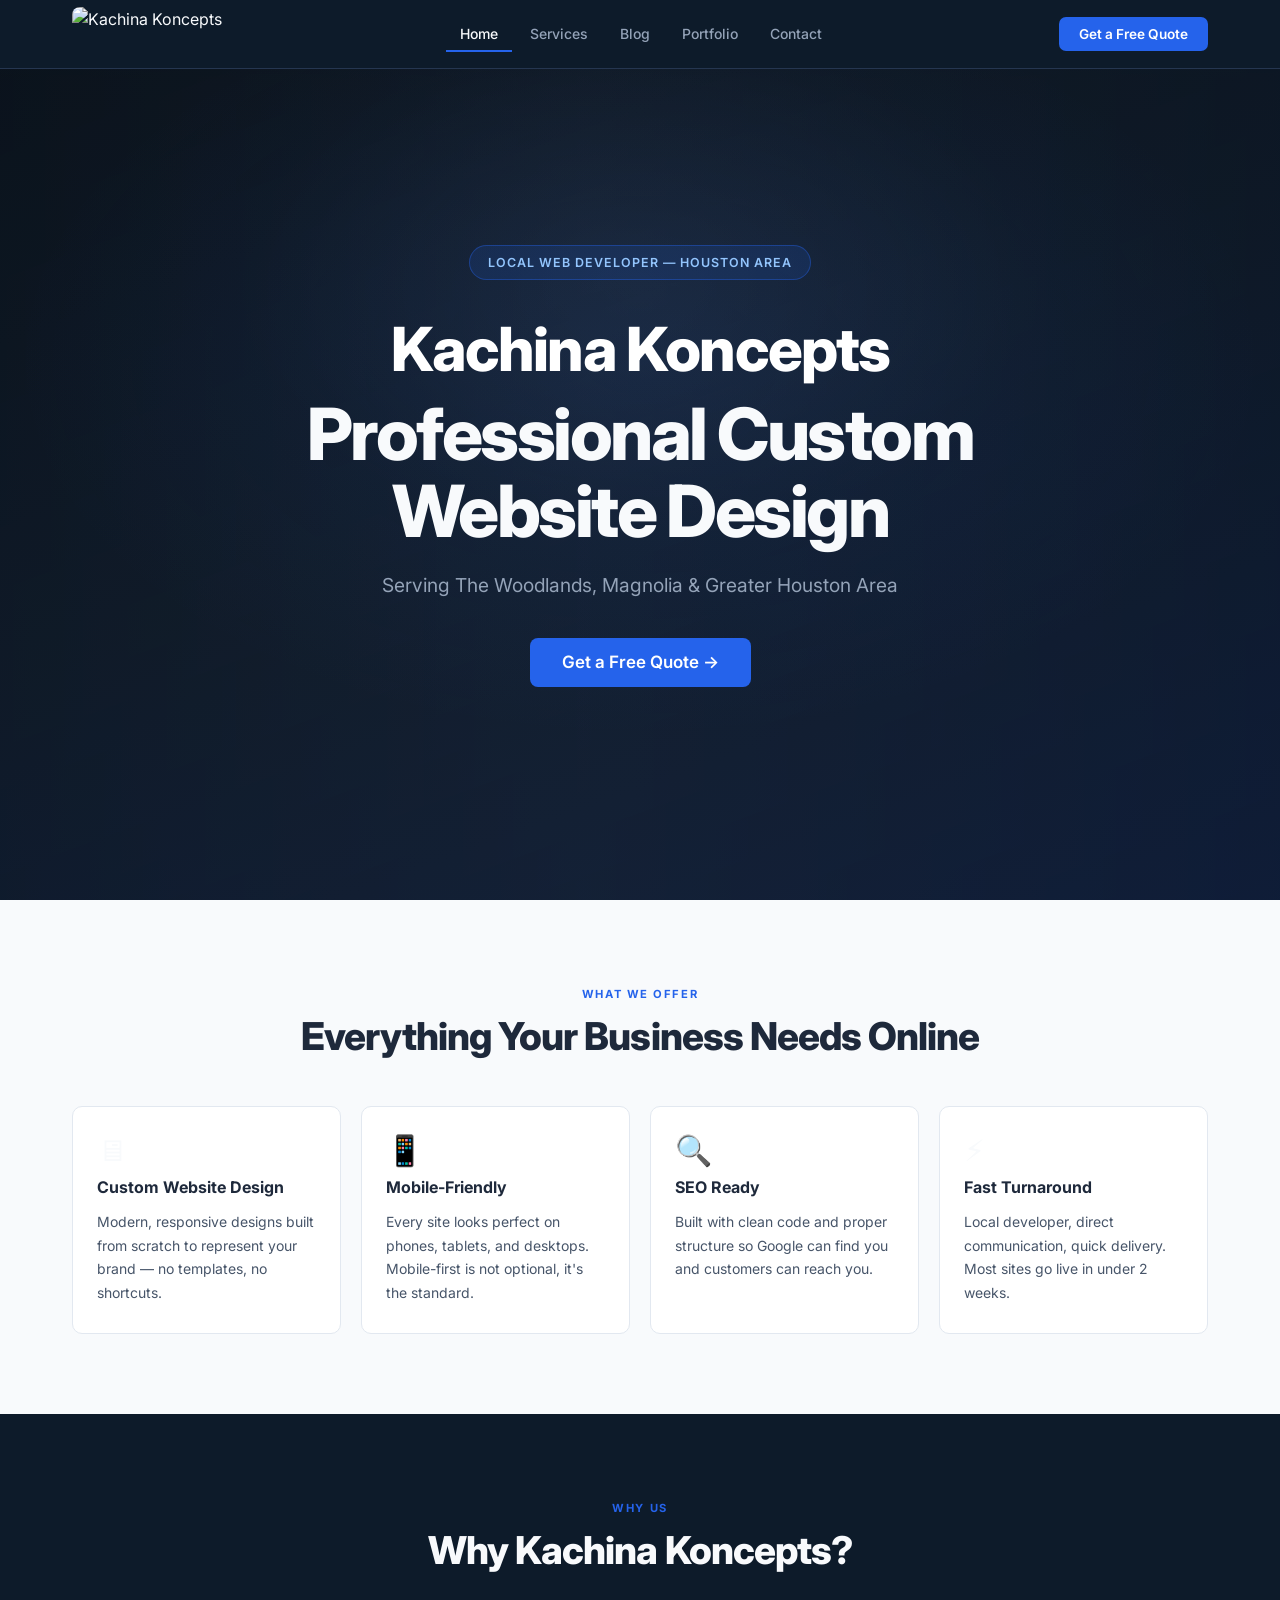
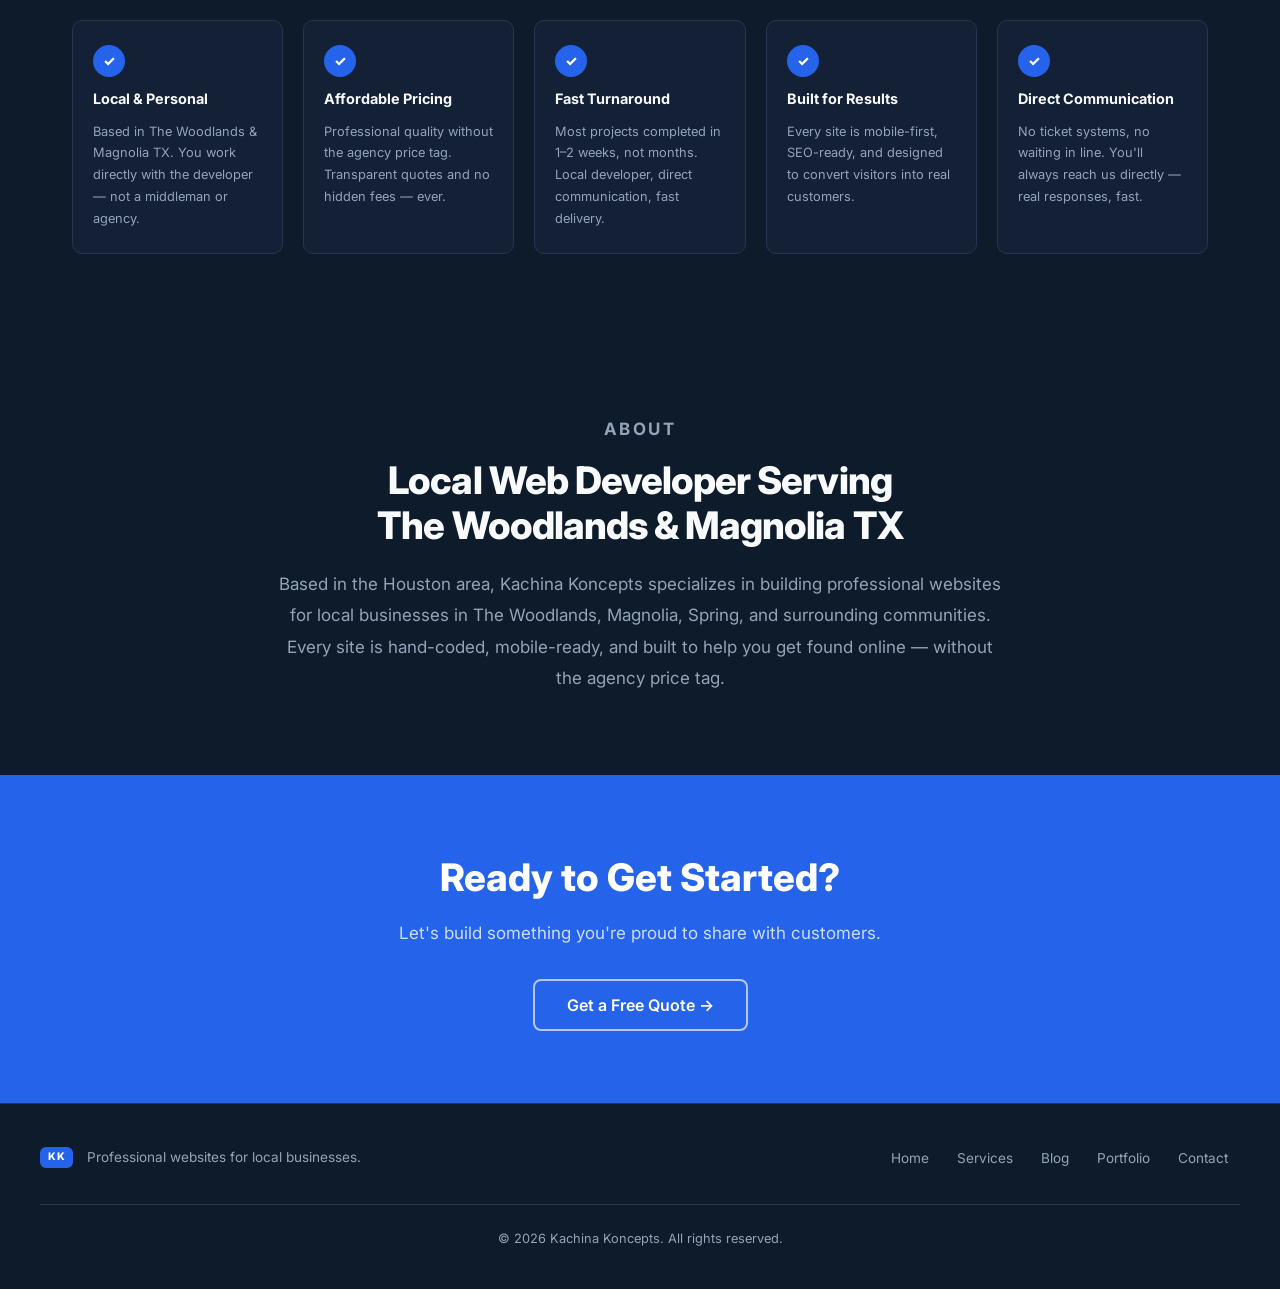
==== commit 28995afa: "addedfirst2porfoliomodals" ====
--- a/index.html
+++ b/index.html
@@ -1,816 +1,963 @@
 <!DOCTYPE html>
 <html lang="en">
 <head>
-  <meta charset="UTF-8">
-  <meta name="viewport" content="width=device-width, initial-scale=1.0">
-  <title>Dale Mercer Contracting | Built Right. Built to Last.</title>
-  <meta name="description" content="Dale Mercer Contracting — Licensed & Insured general contractor. Specializing in remodeling, new construction, and commercial work.">
-  <link rel="preconnect" href="https://fonts.googleapis.com">
-  <link rel="preconnect" href="https://fonts.gstatic.com" crossorigin>
-  <link href="https://fonts.googleapis.com/css2?family=Merriweather:wght@400;700;900&family=Inter:wght@400;500;600;700&display=swap" rel="stylesheet">
-  <style>
-    *, *::before, *::after { box-sizing: border-box; margin: 0; padding: 0; }
-
-    :root {
-      --primary: #3B6EA5;
-      --primary-dark: #2D5A8E;
-      --secondary: #F59E0B;
-      --secondary-dark: #D97706;
-      --bg: #F4F4F2;
-      --bg-alt: #FFFFFF;
-      --text-dark: #1A2332;
-      --text-mid: #4A5568;
-      --text-light: #718096;
-      --border: #C8D4E0;
-      --shadow-sm: 0 2px 8px rgba(0,0,0,.09);
-      --shadow-md: 0 4px 18px rgba(0,0,0,.13);
-      --r: 3px;
-      --nav-h: 70px;
-      --max: 1160px;
-    }
-
-    html { scroll-behavior: smooth; }
-    body { font-family: 'Inter', -apple-system, sans-serif; background: var(--bg); color: var(--text-dark); line-height: 1.65; overflow-x: hidden; }
-    img { display: block; max-width: 100%; }
-    a { color: inherit; text-decoration: none; }
-    ul { list-style: none; }
-    button, input, textarea { font-family: inherit; }
-
-    .container { max-width: var(--max); margin: 0 auto; padding: 0 28px; }
-    .section { padding: 88px 0; }
-
-    h2, h3 { font-family: 'Merriweather', Georgia, serif; }
-
-    .section-label {
-      display: block; font-size: .72rem; font-weight: 700;
-      letter-spacing: .13em; text-transform: uppercase;
-      color: var(--primary); margin-bottom: 8px;
-    }
-    .section-title { font-size: 2rem; font-weight: 700; line-height: 1.25; color: var(--text-dark); margin-bottom: 10px; }
-    .section-sub { font-size: 1rem; color: var(--text-mid); line-height: 1.75; }
-    .rule { width: 48px; height: 3px; background: var(--secondary); margin: 12px 0 26px; }
-    .rule.c { margin: 12px auto 26px; }
-
-    /* BUTTONS */
-    .btn {
-      display: inline-flex; align-items: center; gap: 7px;
-      padding: 12px 28px; font-size: .9375rem; font-weight: 600;
-      border-radius: var(--r); border: 2px solid transparent;
-      cursor: pointer; transition: background .2s, color .2s, border-color .2s;
-      white-space: nowrap;
-    }
-    .btn-gold { background: var(--secondary); color: #1A2332; border-color: var(--secondary); }
-    .btn-gold:hover { background: var(--secondary-dark); border-color: var(--secondary-dark); }
-    .btn-outline { background: transparent; color: var(--text-dark); border-color: rgba(255,255,255,.55); color: #fff; }
-    .btn-outline:hover { background: rgba(255,255,255,.1); border-color: #fff; }
-    .btn-primary-ol { background: transparent; color: var(--primary); border-color: var(--primary); }
-    .btn-primary-ol:hover { background: var(--primary); color: #fff; }
-
-    /* ===== TOP BAR ===== */
-    .topbar {
-      background: var(--primary-dark); color: rgba(255,255,255,.78);
-      font-size: .8rem; padding: 9px 0;
-    }
-    .topbar-inner { display: flex; align-items: center; justify-content: space-between; gap: 16px; }
-    .topbar a { color: rgba(255,255,255,.85); transition: color .2s; }
-    .topbar a:hover { color: #fff; }
-    .topbar-right { display: flex; gap: 24px; }
-
-    /* ===== HEADER ===== */
-    header {
-      position: sticky; top: 0; z-index: 900;
-      background: #fff;
-      border-bottom: 2px solid var(--border);
-      box-shadow: var(--shadow-sm);
-    }
-    .nav { display: flex; align-items: center; justify-content: space-between; height: var(--nav-h); gap: 20px; }
-
-    .logo { display: flex; align-items: center; gap: 12px; flex-shrink: 0; }
-    .logo-icon {
-      width: 46px; height: 46px; background: var(--primary);
-      border: 3px solid var(--primary-dark);
-      display: flex; align-items: center; justify-content: center;
-      font-family: 'Merriweather', serif; font-size: .95rem; font-weight: 900;
-      color: #fff; flex-shrink: 0;
-    }
-    .logo-name { font-size: 1rem; font-weight: 700; color: var(--text-dark); line-height: 1.15; font-family: 'Merriweather', serif; }
-    .logo-sub { font-size: .62rem; font-weight: 500; color: var(--text-light); text-transform: uppercase; letter-spacing: .08em; }
-
-    .nav-links { display: flex; align-items: center; }
-    .nav-links a {
-      padding: 8px 13px; font-size: .875rem; font-weight: 500;
-      color: var(--text-mid); border-bottom: 2px solid transparent;
-      transition: color .2s, border-color .2s;
-    }
-    .nav-links a:hover { color: var(--primary); border-bottom-color: var(--primary); }
-
-    .nav-right { display: flex; align-items: center; gap: 14px; }
-    .nav-phone { font-size: .875rem; font-weight: 600; color: var(--primary); white-space: nowrap; }
-    .nav-right .btn { padding: 9px 20px; font-size: .84rem; }
-
-    .hamburger { display: none; flex-direction: column; gap: 5px; cursor: pointer; padding: 6px; background: none; border: none; }
-    .hamburger span { display: block; width: 22px; height: 2px; background: var(--text-dark); transition: .25s ease; }
-    .hamburger.open span:nth-child(1) { transform: translateY(7px) rotate(45deg); }
-    .hamburger.open span:nth-child(2) { opacity: 0; }
-    .hamburger.open span:nth-child(3) { transform: translateY(-7px) rotate(-45deg); }
-
-    .mobile-nav {
-      display: none; position: fixed; top: var(--nav-h); left: 0; right: 0;
-      background: #fff; border-bottom: 2px solid var(--border);
-      padding: 16px 28px 24px; z-index: 899; box-shadow: var(--shadow-md);
-    }
-    .mobile-nav.open { display: block; }
-    .mobile-nav a { display: block; padding: 12px 0; font-size: .95rem; font-weight: 500; color: var(--text-mid); border-bottom: 1px solid #e4e4e4; transition: color .2s; }
-    .mobile-nav a:last-of-type { border: none; }
-    .mobile-nav a:hover { color: var(--primary); }
-    .mobile-nav .btn { margin-top: 16px; width: 100%; justify-content: center; }
-
-    /* ===== HERO ===== */
-    #hero { position: relative; min-height: 580px; display: flex; flex-direction: column; overflow: hidden; }
-    .hero-photo {
-      position: absolute; inset: 0;
-      background: url('https://images.unsplash.com/photo-1504307651254-35680f356dfd?auto=format&fit=crop&w=1920&q=85') center/cover no-repeat;
-      filter: brightness(.38);
-    }
-    .hero-body { position: relative; z-index: 1; flex: 1; display: flex; flex-direction: column; }
-    .hero-inner { flex: 1; padding: 80px 0 52px; }
-
-    .hero-badge {
-      display: inline-block; background: var(--secondary);
-      color: var(--text-dark); font-size: .72rem; font-weight: 700;
-      text-transform: uppercase; letter-spacing: .1em; padding: 5px 14px;
-      margin-bottom: 22px;
-    }
-    .hero-h1 { font-family: 'Merriweather', Georgia, serif; font-size: 3.25rem; font-weight: 900; color: #fff; line-height: 1.12; margin-bottom: 16px; }
-    .hero-rule { width: 52px; height: 4px; background: var(--secondary); margin: 0 0 20px; }
-    .hero-p { font-size: 1.075rem; color: rgba(255,255,255,.82); max-width: 500px; line-height: 1.72; margin-bottom: 34px; }
-    .hero-btns { display: flex; gap: 14px; flex-wrap: wrap; }
-    .hero-btns .btn { padding: 14px 30px; }
-
-    .hero-trust {
-      position: relative; z-index: 1;
-      background: rgba(20,32,52,.7);
-      border-top: 3px solid var(--secondary);
-    }
-    .hero-trust-inner {
-      display: grid; grid-template-columns: repeat(4, 1fr);
-    }
-    .htrust {
-      padding: 22px 16px; text-align: center;
-      border-right: 1px solid rgba(255,255,255,.1);
-    }
-    .htrust:last-child { border-right: none; }
-    .htrust-val { font-family: 'Merriweather', serif; font-size: 1.35rem; font-weight: 700; color: var(--secondary); line-height: 1; margin-bottom: 5px; }
-    .htrust-lbl { font-size: .7rem; color: rgba(255,255,255,.58); text-transform: uppercase; letter-spacing: .07em; }
-
-    /* ===== SERVICES ===== */
-    #services { background: #fff; }
-
-    .svc-grid { display: grid; grid-template-columns: 1fr 1fr; gap: 24px 36px; }
-
-    .svc-card {
-      padding: 26px 26px 26px 22px;
-      border: 1px solid var(--border);
-      border-left: 4px solid var(--primary);
-      background: var(--bg);
-      transition: border-left-color .2s;
-    }
-    .svc-card:hover { border-left-color: var(--secondary); }
-
-    .svc-num { font-size: .68rem; font-weight: 700; letter-spacing: .11em; text-transform: uppercase; color: var(--primary); margin-bottom: 6px; }
-    .svc-title { font-size: 1.1rem; font-weight: 700; color: var(--text-dark); margin-bottom: 10px; }
-    .svc-desc { font-size: .91rem; color: var(--text-mid); line-height: 1.7; margin-bottom: 14px; }
-    .svc-list { display: flex; flex-direction: column; gap: 6px; padding-top: 12px; border-top: 1px solid var(--border); }
-    .svc-list li { display: flex; align-items: center; gap: 9px; font-size: .83rem; color: var(--text-mid); }
-    .svc-list li::before { content: '—'; color: var(--secondary); font-weight: 700; flex-shrink: 0; }
-
-    /* ===== ABOUT ===== */
-    #about { background: var(--bg); }
-
-    .about-grid { display: grid; grid-template-columns: 1.1fr 1fr; gap: 64px; align-items: center; }
-
-    .about-img { width: 100%; height: 460px; object-fit: cover; border: 4px solid #fff; box-shadow: var(--shadow-md); display: block; }
-    .about-cred {
-      background: var(--primary); color: #fff;
-      padding: 14px 20px; display: flex; gap: 18px; flex-wrap: wrap;
-    }
-    .about-cred span { font-size: .78rem; font-weight: 600; display: flex; align-items: center; gap: 5px; }
-    .about-cred span::before { content: '✓'; color: var(--secondary); }
-
-    .about-p { font-size: 1rem; color: var(--text-mid); line-height: 1.8; margin-bottom: 14px; }
-
-    .about-stats { display: grid; grid-template-columns: repeat(3, 1fr); border: 1px solid var(--border); margin: 22px 0 26px; }
-    .astat { padding: 18px 14px; text-align: center; border-right: 1px solid var(--border); }
-    .astat:last-child { border-right: none; }
-    .astat-val { font-family: 'Merriweather', serif; font-size: 1.5rem; font-weight: 700; color: var(--primary); line-height: 1; margin-bottom: 4px; }
-    .astat-lbl { font-size: .7rem; color: var(--text-light); text-transform: uppercase; letter-spacing: .05em; }
-
-    /* ===== GALLERY ===== */
-    #projects { background: #fff; }
-
-    .gallery { display: grid; grid-template-columns: repeat(4, 1fr); gap: 8px; }
-    .gitem { position: relative; overflow: hidden; cursor: zoom-in; background: #ddd; }
-    .gitem img { width: 100%; aspect-ratio: 1/1; object-fit: cover; display: block; transition: transform .4s ease; }
-    .gitem:hover img { transform: scale(1.05); }
-    .gitem:nth-child(1), .gitem:nth-child(5) { grid-column: span 2; }
-    .gitem:nth-child(1) img, .gitem:nth-child(5) img { aspect-ratio: 2/1; }
-
-    .gov {
-      position: absolute; inset: 0;
-      background: rgba(20,35,55,.62);
-      opacity: 0; transition: opacity .3s ease;
-      display: flex; align-items: flex-end; padding: 14px 16px;
-    }
-    .gitem:hover .gov { opacity: 1; }
-    .gov span { color: #fff; font-size: .875rem; font-weight: 600; }
-
-    /* ===== TESTIMONIALS ===== */
-    #testimonials { background: var(--primary-dark); }
-
-    .tlist { display: flex; flex-direction: column; }
-    .titem {
-      display: grid; grid-template-columns: 56px 1fr; gap: 28px; align-items: start;
-      padding: 48px 0; border-bottom: 1px solid rgba(255,255,255,.1);
-    }
-    .titem:last-child { border-bottom: none; }
-    .tquotemark { font-family: Georgia, serif; font-size: 5.5rem; line-height: .85; color: var(--secondary); opacity: .4; user-select: none; padding-top: 6px; }
-    .tstars { display: flex; gap: 2px; color: var(--secondary); font-size: 1rem; margin-bottom: 12px; }
-    .tquote { font-size: 1.0625rem; line-height: 1.78; color: rgba(255,255,255,.88); font-style: italic; margin-bottom: 18px; }
-    .tname { font-weight: 700; font-size: .93rem; color: #fff; margin-bottom: 2px; }
-    .tloc { font-size: .79rem; color: rgba(255,255,255,.5); }
-
-    /* ===== CONTACT ===== */
-    #contact { background: var(--bg); }
-
-    .contact-info-row {
-      display: grid; grid-template-columns: repeat(4, 1fr);
-      border: 1px solid var(--border); background: #fff; margin-bottom: 48px;
-    }
-    .ci-item { padding: 22px 20px; border-right: 1px solid var(--border); }
-    .ci-item:last-child { border-right: none; }
-    .ci-lbl { font-size: .68rem; font-weight: 700; text-transform: uppercase; letter-spacing: .1em; color: var(--primary); margin-bottom: 5px; }
-    .ci-val { font-size: .9375rem; font-weight: 600; color: var(--text-dark); }
-    .ci-val a { color: var(--primary); }
-    .ci-val a:hover { text-decoration: underline; }
-    .ci-sub { font-size: .79rem; color: var(--text-light); margin-top: 3px; }
-
-    .contact-form-wrap { max-width: 740px; margin: 0 auto; background: #fff; border: 1px solid var(--border); padding: 48px 52px; }
-    .cform-title { font-size: 1.45rem; font-weight: 700; margin-bottom: 6px; }
-    .cform-sub { font-size: .9375rem; color: var(--text-mid); margin-bottom: 28px; }
-
-    .frow { display: grid; grid-template-columns: 1fr 1fr; gap: 16px; }
-    .fg { display: flex; flex-direction: column; gap: 6px; margin-bottom: 16px; }
-    .fg label { font-size: .83rem; font-weight: 600; color: var(--text-dark); }
-    .fg input, .fg textarea {
-      padding: 11px 13px; background: #fff;
-      border: 1px solid var(--border); border-radius: 0;
-      font-size: .9375rem; color: var(--text-dark);
-      transition: border-color .2s; outline: none; width: 100%;
-    }
-    .fg input::placeholder, .fg textarea::placeholder { color: var(--text-light); }
-    .fg input:focus, .fg textarea:focus { border-color: var(--primary); box-shadow: 0 0 0 2px rgba(59,110,165,.1); }
-    .fg textarea { resize: vertical; min-height: 120px; }
-    .fsub { width: 100%; justify-content: center; padding: 14px; font-size: .975rem; border-radius: 0; }
-
-    /* ===== FOOTER ===== */
-    footer { background: #1A2332; color: rgba(255,255,255,.52); }
-    .foot-top {
-      display: grid; grid-template-columns: 2fr 1fr 1fr; gap: 60px;
-      padding: 64px 0 48px; border-bottom: 1px solid rgba(255,255,255,.1);
-    }
-    .foot-brand { display: flex; flex-direction: column; gap: 16px; }
-    .foot-logo { display: flex; align-items: center; gap: 12px; }
-    .foot-logo-icon {
-      width: 44px; height: 44px; background: var(--primary);
-      border: 2px solid var(--primary-dark);
-      display: flex; align-items: center; justify-content: center;
-      font-family: 'Merriweather', serif; font-size: .9rem; font-weight: 900; color: #fff;
-    }
-    .foot-logo-name { font-size: .95rem; font-weight: 700; color: #fff; font-family: 'Merriweather', serif; }
-    .foot-tagline { font-size: .875rem; line-height: 1.72; max-width: 280px; }
-    .foot-contact { font-size: .875rem; }
-    .foot-contact a { color: rgba(255,255,255,.62); transition: color .2s; }
-    .foot-contact a:hover { color: var(--secondary); }
-
-    .foot-col-title {
-      font-size: .7rem; font-weight: 700; color: #fff;
-      text-transform: uppercase; letter-spacing: .1em; margin-bottom: 18px;
-      padding-bottom: 10px; border-bottom: 1px solid rgba(255,255,255,.1);
-    }
-    .foot-links { display: flex; flex-direction: column; gap: 11px; }
-    .foot-links a { font-size: .875rem; color: rgba(255,255,255,.48); transition: color .2s; }
-    .foot-links a:hover { color: var(--secondary); }
-
-    .foot-bottom { display: flex; align-items: center; justify-content: space-between; padding: 20px 0; font-size: .8rem; flex-wrap: wrap; gap: 10px; }
-
-    /* ===== LIGHTBOX ===== */
-    .lb {
-      position: fixed; inset: 0; background: rgba(0,0,0,.92);
-      z-index: 2000; display: flex; align-items: center; justify-content: center;
-      padding: 24px; opacity: 0; pointer-events: none; transition: opacity .3s ease;
-    }
-    .lb.open { opacity: 1; pointer-events: all; }
-    .lb img { max-width: 90vw; max-height: 88vh; object-fit: contain; }
-    .lb-close {
-      position: absolute; top: 16px; right: 20px; width: 40px; height: 40px;
-      background: rgba(255,255,255,.1); border: 1px solid rgba(255,255,255,.2);
-      border-radius: 0; color: #fff; font-size: 1.1rem;
-      cursor: pointer; display: flex; align-items: center; justify-content: center; transition: background .2s;
-    }
-    .lb-close:hover { background: rgba(255,255,255,.22); }
-
-    /* ===== ANIMATIONS ===== */
-    .fu { opacity: 0; transform: translateY(18px); transition: opacity .55s ease, transform .55s ease; }
-    .fu.vis { opacity: 1; transform: none; }
-    .fu:nth-child(2) { transition-delay: .09s; }
-    .fu:nth-child(3) { transition-delay: .17s; }
-    .fu:nth-child(4) { transition-delay: .25s; }
-
-    /* ===== RESPONSIVE ===== */
-    @media (max-width: 1024px) {
-      .hero-trust-inner { grid-template-columns: repeat(2, 1fr); }
-      .htrust:nth-child(2) { border-right: none; }
-      .htrust:nth-child(3) { border-top: 1px solid rgba(255,255,255,.1); }
-      .about-grid { grid-template-columns: 1fr; gap: 48px; }
-      .contact-info-row { grid-template-columns: repeat(2, 1fr); }
-      .ci-item:nth-child(2) { border-right: none; }
-      .ci-item:nth-child(3), .ci-item:nth-child(4) { border-top: 1px solid var(--border); }
-      .ci-item:nth-child(4) { border-right: none; }
-      .foot-top { grid-template-columns: 1fr 1fr; gap: 40px; }
-      .foot-brand { grid-column: span 2; }
-    }
-
-    @media (max-width: 768px) {
-      :root { --nav-h: 62px; }
-      .topbar { display: none; }
-      .section { padding: 64px 0; }
-      .nav-links, .nav-right { display: none; }
-      .hamburger { display: flex; }
-      .hero-h1 { font-size: 2.2rem; }
-      .svc-grid { grid-template-columns: 1fr; }
-      .gallery { grid-template-columns: repeat(2, 1fr); }
-      .gitem:nth-child(1), .gitem:nth-child(5) { grid-column: span 2; }
-      .titem { grid-template-columns: 1fr; gap: 12px; }
-      .tquotemark { display: none; }
-      .contact-info-row { grid-template-columns: 1fr; }
-      .ci-item { border-right: none; border-bottom: 1px solid var(--border); }
-      .ci-item:last-child { border-bottom: none; }
-      .ci-item:nth-child(3), .ci-item:nth-child(4) { border-top: none; }
-      .contact-form-wrap { padding: 30px 22px; }
-      .frow { grid-template-columns: 1fr; }
-      .foot-top { grid-template-columns: 1fr; gap: 32px; padding: 48px 0 36px; }
-      .foot-brand { grid-column: span 1; }
-      .foot-bottom { flex-direction: column; text-align: center; }
-    }
-
-    @media (max-width: 480px) {
-      .hero-h1 { font-size: 1.8rem; }
-      .hero-btns { flex-direction: column; }
-      .hero-btns .btn { justify-content: center; }
-      .gallery { grid-template-columns: 1fr; }
-      .gitem:nth-child(n) { grid-column: span 1; }
-      .gitem:nth-child(n) img { aspect-ratio: 16/9; }
-      .about-stats { grid-template-columns: 1fr 1fr; }
-      .astat:first-child { grid-column: span 2; border-right: none; border-bottom: 1px solid var(--border); }
-      .contact-form-wrap { padding: 24px 16px; }
-      .hero-trust-inner { grid-template-columns: 1fr 1fr; }
-    }
-  </style>
+  <meta charset="UTF-8" />
+  <meta name="viewport" content="width=device-width, initial-scale=1.0" />
+  <title>Kachina Koncepts &mdash; The Woodlands, Magnolia &amp; Houston TX</title>
+  <link rel="preconnect" href="https://fonts.googleapis.com" />
+  <link rel="preconnect" href="https://fonts.gstatic.com" crossorigin />
+  <link href="https://fonts.googleapis.com/css2?family=Inter:wght@300;400;500;600;700;800&display=swap" rel="stylesheet" />
+  <link rel="stylesheet" href="styles.css" />
 </head>
 <body>
 
-<!-- ===== TOP BAR ===== -->
-<div class="topbar">
-  <div class="container">
-    <div class="topbar-inner">
-      <span>Licensed &amp; Insured &middot; IL Contractor Lic. #XXXXXXX &middot; Est. 2004</span>
-      <div class="topbar-right">
-        <a href="tel:+15551234567">(555) 123-4567</a>
-        <a href="mailto:dale@dalemercercontracting.com">dale@dalemercercontracting.com</a>
-      </div>
-    </div>
+  <!-- ===== NAVIGATION ===== -->
+  <nav class="navbar" id="navbar">
+    <div class="nav-container">
+      <a href="#" class="nav-logo">
+        <img src="updatedkachinalogo.png" alt="Kachina Koncepts" class="logo-img" />
+      </a>
+      <div class="nav-links" id="navLinks">
+        <button class="nav-link active" data-tab="home">Home</button>
+        <button class="nav-link" data-tab="services">Services</button>
+        <button class="nav-link" data-tab="design" style="display:none">Design</button>
+        <button class="nav-link" data-tab="blog">Blog</button>
+        <button class="nav-link" data-tab="portfolio">Portfolio</button>
+        <button class="nav-link" data-tab="contact">Contact</button>
+      </div>
+      <div class="nav-right">
+        <button class="nav-cta" onclick="switchTab('contact')">Get a Free Quote</button>
+        <button class="nav-mobile-toggle" id="mobileToggle" aria-label="Toggle menu">
+          <span></span><span></span><span></span>
+        </button>
+      </div>
+    </div>
+    <div class="nav-mobile-drawer" id="mobileDrawer">
+      <button class="nav-link" data-tab="home">Home</button>
+      <button class="nav-link" data-tab="services">Services</button>
+      <button class="nav-link" data-tab="design" style="display:none">Design</button>
+      <button class="nav-link" data-tab="blog">Blog</button>
+      <button class="nav-link" data-tab="portfolio">Portfolio</button>
+      <button class="nav-link" data-tab="contact">Contact</button>
+      <button class="nav-cta drawer-cta" onclick="switchTab('contact');closeMobileMenu()">Get a Free Quote</button>
+    </div>
+  </nav>
+
+  <!-- Mountain hero banner -->
+  <div class="mountain-banner" aria-hidden="true">
+    <div class="mb-img"></div>
+    <div class="mb-color-overlay"></div>
+    <div class="mb-mist"></div>
+    <div class="mb-peak-shimmer"></div>
   </div>
-</div>
-
-<!-- ===== HEADER ===== -->
-<header id="header">
-  <div class="container">
-    <nav class="nav">
-      <a href="#hero" class="logo">
-        <div class="logo-icon">DM</div>
-        <div>
-          <div class="logo-name">Dale Mercer Contracting</div>
-          <div class="logo-sub">General Contractor &mdash; Central Illinois</div>
-        </div>
-      </a>
-      <ul class="nav-links">
-        <li><a href="#services">Services</a></li>
-        <li><a href="#about">About</a></li>
-        <li><a href="#projects">Projects</a></li>
-        <li><a href="#testimonials">Reviews</a></li>
-        <li><a href="#contact">Contact</a></li>
-      </ul>
-      <div class="nav-right">
-        <a href="tel:+15551234567" class="nav-phone">&#128222; (555) 123-4567</a>
-        <a href="#contact" class="btn btn-gold">Free Quote</a>
-      </div>
-      <button class="hamburger" id="hamburger" aria-label="Menu">
-        <span></span><span></span><span></span>
-      </button>
-    </nav>
+
+  <!-- ===== HOME PAGE ===== -->
+  <section id="home" class="page">
+
+    <!-- Hero -->
+    <div class="hero">
+      <div class="hero-content">
+        <span class="hero-badge">Local Web Developer &mdash; Houston Area</span>
+        <p class="hero-brand-name">Kachina Koncepts</p>
+        <h1>Professional Custom<br>Website Design</h1>
+        <p class="hero-sub">Serving The Woodlands, Magnolia &amp; Greater Houston Area</p>
+        <button class="btn-primary" onclick="switchTab('contact')">Get a Free Quote &rarr;</button>
+      </div>
+    </div>
+
+    <!-- Features -->
+    <div class="features-section">
+      <div class="section-container">
+        <div class="section-header reveal">
+          <p class="section-tag">What We Offer</p>
+          <h2 class="dark-heading">Everything Your Business Needs Online</h2>
+        </div>
+        <div class="features-grid reveal">
+          <div class="feature-card">
+            <div class="feature-icon">&#128421;</div>
+            <h3>Custom Website Design</h3>
+            <p>Modern, responsive designs built from scratch to represent your brand &mdash; no templates, no shortcuts.</p>
+          </div>
+          <div class="feature-card">
+            <div class="feature-icon">&#128241;</div>
+            <h3>Mobile-Friendly</h3>
+            <p>Every site looks perfect on phones, tablets, and desktops. Mobile-first is not optional, it's the standard.</p>
+          </div>
+          <div class="feature-card">
+            <div class="feature-icon">&#128269;</div>
+            <h3>SEO Ready</h3>
+            <p>Built with clean code and proper structure so Google can find you and customers can reach you.</p>
+          </div>
+          <div class="feature-card">
+            <div class="feature-icon">&#9889;</div>
+            <h3>Fast Turnaround</h3>
+            <p>Local developer, direct communication, quick delivery. Most sites go live in under 2 weeks.</p>
+          </div>
+        </div>
+      </div>
+    </div>
+
+    <!-- Why Kachina Koncepts -->
+    <div class="why-section">
+      <div class="section-container">
+        <div class="section-header reveal">
+          <p class="section-tag">Why Us</p>
+          <h2>Why Kachina Koncepts?</h2>
+        </div>
+        <div class="why-grid">
+          <div class="why-card reveal">
+            <div class="why-check">&#10003;</div>
+            <h3>Local &amp; Personal</h3>
+            <p>Based in The Woodlands &amp; Magnolia TX. You work directly with the developer &mdash; not a middleman or agency.</p>
+          </div>
+          <div class="why-card reveal">
+            <div class="why-check">&#10003;</div>
+            <h3>Affordable Pricing</h3>
+            <p>Professional quality without the agency price tag. Transparent quotes and no hidden fees &mdash; ever.</p>
+          </div>
+          <div class="why-card reveal">
+            <div class="why-check">&#10003;</div>
+            <h3>Fast Turnaround</h3>
+            <p>Most projects completed in 1&ndash;2 weeks, not months. Local developer, direct communication, fast delivery.</p>
+          </div>
+          <div class="why-card reveal">
+            <div class="why-check">&#10003;</div>
+            <h3>Built for Results</h3>
+            <p>Every site is mobile-first, SEO-ready, and designed to convert visitors into real customers.</p>
+          </div>
+          <div class="why-card reveal">
+            <div class="why-check">&#10003;</div>
+            <h3>Direct Communication</h3>
+            <p>No ticket systems, no waiting in line. You'll always reach us directly &mdash; real responses, fast.</p>
+          </div>
+        </div>
+      </div>
+    </div>
+
+    <!-- About / Local -->
+    <div class="about-local">
+      <div class="section-container reveal">
+        <p class="section-tag">About</p>
+        <h2>Local Web Developer Serving<br>The Woodlands &amp; Magnolia TX</h2>
+        <p>Based in the Houston area, Kachina Koncepts specializes in building professional websites for local businesses in The Woodlands, Magnolia, Spring, and surrounding communities. Every site is hand-coded, mobile-ready, and built to help you get found online &mdash; without the agency price tag.</p>
+      </div>
+    </div>
+
+    <!-- CTA Strip -->
+    <div class="cta-strip">
+      <div class="section-container reveal">
+        <h2>Ready to Get Started?</h2>
+        <p>Let's build something you're proud to share with customers.</p>
+        <button class="btn-outline" onclick="switchTab('contact')">Get a Free Quote &rarr;</button>
+      </div>
+    </div>
+
+    <footer class="footer">
+      <div class="footer-inner">
+        <div class="footer-brand">
+          <span class="logo-mark">KK</span>
+          <span class="footer-tagline">Professional websites for local businesses.</span>
+        </div>
+        <nav class="footer-nav">
+          <button onclick="switchTab('home')">Home</button>
+          <button onclick="switchTab('services')">Services</button>
+          <button onclick="switchTab('design')" style="display:none">Design</button>
+          <button onclick="switchTab('blog')">Blog</button>
+          <button onclick="switchTab('portfolio')">Portfolio</button>
+          <button onclick="switchTab('contact')">Contact</button>
+        </nav>
+        <p class="footer-copy">&copy; 2026 Kachina Koncepts. All rights reserved.</p>
+      </div>
+    </footer>
+
+  </section>
+
+
+  <!-- ===== SERVICES PAGE ===== -->
+  <section id="services" class="page">
+
+    <div class="page-header">
+      <p class="section-tag reveal">Services</p>
+      <h1 class="reveal">What We Build</h1>
+      <p class="reveal">From a single landing page to a full business site &mdash; every project is hand-coded, fast, and built to last.</p>
+    </div>
+
+    <div class="section-container services-wrap">
+      <div class="services-grid reveal">
+
+        <div class="service-card">
+          <div class="service-icon">&#127760;</div>
+          <h3>Custom Websites</h3>
+          <p>Fully hand-coded in HTML, CSS, and JavaScript &mdash; no page builders, no bloat. Built to your exact brand.</p>
+        </div>
+
+        <div class="service-card">
+          <div class="service-icon">&#128196;</div>
+          <h3>Landing Pages</h3>
+          <p>High-converting single-page sites for campaigns, promos, or new business launches. Fast to build, fast to load.</p>
+        </div>
+
+        <div class="service-card">
+          <div class="service-icon">&#127962;</div>
+          <h3>Business Websites</h3>
+          <p>Multi-page professional sites (5&ndash;10 pages) covering your services, about section, contact, and more.</p>
+        </div>
+
+        <div class="service-card">
+          <div class="service-icon">&#127912;</div>
+          <h3>Portfolio Sites</h3>
+          <p>Showcase your work with a clean, modern site that lets your projects speak for themselves.</p>
+        </div>
+
+        <div class="service-card">
+          <div class="service-icon">&#128717;</div>
+          <h3>Product &amp; Menu Display</h3>
+          <p>Service catalogs, restaurant menus, product listings &mdash; beautifully laid out and easy to navigate.</p>
+        </div>
+
+        <div class="service-card">
+          <div class="service-icon">&#128260;</div>
+          <h3>Website Redesigns</h3>
+          <p>Got an old or ugly site? We'll transform it into something you're proud to share with customers.</p>
+        </div>
+
+        <div class="service-card">
+          <div class="service-icon">&#128241;</div>
+          <h3>Mobile Responsive</h3>
+          <p>Every site looks and works perfectly on phones, tablets, and desktops &mdash; no extra charge.</p>
+        </div>
+
+        <div class="service-card">
+          <div class="service-icon">&#128269;</div>
+          <h3>SEO Optimization</h3>
+          <p>Proper structure, meta tags, semantic HTML, and fast load times so Google can actually find you.</p>
+        </div>
+
+        <div class="service-card">
+          <div class="service-icon">&#128236;</div>
+          <h3>Contact Forms</h3>
+          <p>Functional inquiry forms that capture leads and send them straight to your email or inbox.</p>
+        </div>
+
+        <div class="service-card">
+          <div class="service-icon">&#9889;</div>
+          <h3>Fast Delivery</h3>
+          <p>Most projects go live in under 2 weeks. Need it sooner? We can usually make it happen.</p>
+        </div>
+
+      </div>
+    </div>
+
+    <div class="cta-strip">
+      <div class="section-container reveal">
+        <h2>Not Sure Which Service Fits?</h2>
+        <p>Reach out and describe your business &mdash; we'll figure it out together.</p>
+        <button class="btn-outline" onclick="switchTab('contact')">Get in Touch &rarr;</button>
+      </div>
+    </div>
+
+    <footer class="footer">
+      <div class="footer-inner">
+        <div class="footer-brand">
+          <span class="logo-mark">KK</span>
+          <span class="footer-tagline">Professional websites for local businesses.</span>
+        </div>
+        <nav class="footer-nav">
+          <button onclick="switchTab('home')">Home</button>
+          <button onclick="switchTab('services')">Services</button>
+          <button onclick="switchTab('design')" style="display:none">Design</button>
+          <button onclick="switchTab('blog')">Blog</button>
+          <button onclick="switchTab('portfolio')">Portfolio</button>
+          <button onclick="switchTab('contact')">Contact</button>
+        </nav>
+        <p class="footer-copy">&copy; 2026 Kachina Koncepts. All rights reserved.</p>
+      </div>
+    </footer>
+
+  </section>
+
+
+  <!-- ===== DESIGN PAGE ===== -->
+  <section id="design" class="page">
+
+    <div class="page-header">
+      <p class="section-tag reveal">Templates</p>
+      <h1 class="reveal">Professional Website Templates<br>for Every Industry</h1>
+      <p class="reveal">Every design is fully customized to match your brand. These templates are just a starting point.</p>
+    </div>
+
+    <!-- Intro block -->
+    <div class="design-intro-wrap reveal">
+      <h2 class="design-intro-heading">Every Website We Build Is Uniquely Yours</h2>
+      <p class="design-intro-para">Your business deserves more than a generic template. At Kachina Koncepts, every site is custom-built around your brand, your goals, and your customers. That said, we've put together a collection of industry-specific design concepts to spark inspiration. Think of these not as limitations &mdash; but as a starting point. We take your vision, your industry, and your identity and craft something entirely your own.</p>
+      <div class="design-callouts">
+        <div class="design-callout accent">
+          <h4>Start From a Template</h4>
+          <p>Browse our design concepts below and tell us which direction speaks to you. We'll customize it completely to match your brand.</p>
+        </div>
+        <div class="design-callout dark">
+          <h4>Bring Your Own Vision</h4>
+          <p>Have something specific in mind? Perfect. Share your ideas and we'll bring them to life from scratch.</p>
+        </div>
+      </div>
+    </div>
+
+    <!-- Template cards -->
+    <div class="section-container templates-section-wrap">
+      <div class="templates-grid">
+
+        <!-- 1: Construction -->
+        <div class="tpl-card-wrap">
+          <div class="tpl-card">
+            <span class="tpl-ribbon">Template Available</span>
+            <div class="mini-site mini-site-construction">
+              <div class="ms-nav ms-nav-construction">
+                <span class="ms-nav-logo">Apex Builders</span>
+                <div class="ms-nav-links">
+                  <span>Home</span><span>Services</span><span>Projects</span><span>Contact</span>
+                </div>
+              </div>
+              <div class="ms-hero ms-hero-construction">
+                <div class="ms-hero-h">Built to Last.<br>Built for You.</div>
+                <div class="ms-hero-sub">Licensed &bull; Insured &bull; Greater Houston Area</div>
+                <span class="ms-btn ms-btn-construction">Get a Free Quote</span>
+              </div>
+              <div class="ms-body ms-body-construction">
+                <div class="ms-service-row">
+                  <div class="ms-service-box ms-sbox-construction">Residential</div>
+                  <div class="ms-service-box ms-sbox-construction">Commercial</div>
+                  <div class="ms-service-box ms-sbox-construction">Industrial</div>
+                </div>
+              </div>
+              <div class="ms-footer-bar ms-footer-construction"></div>
+            </div>
+          </div>
+          <div class="tpl-card-meta">
+            <strong>Construction &amp; Contractors</strong>
+            <span>Bold and professional for contractors and builders.</span>
+          </div>
+        </div>
+
+        <!-- 2: Law Office -->
+        <div class="tpl-card-wrap">
+          <div class="tpl-card">
+            <span class="tpl-ribbon">Template Available</span>
+            <div class="mini-site mini-site-legal">
+              <div class="ms-nav ms-nav-legal">
+                <span class="ms-nav-logo ms-logo-legal">Harmon Law Group</span>
+                <div class="ms-nav-links ms-nav-legal-links">
+                  <span>Practice Areas</span><span>About</span><span>Contact</span>
+                </div>
+              </div>
+              <div class="ms-hero ms-hero-legal">
+                <div class="ms-hero-h ms-hero-h-legal">Experienced.<br>Trusted. Relentless.</div>
+                <div class="ms-hero-sub ms-hero-sub-legal">Serving clients across the greater Houston area</div>
+                <span class="ms-btn ms-btn-legal">Schedule a Consultation</span>
+              </div>
+              <div class="ms-body ms-body-legal">
+                <div class="ms-legal-cols">
+                  <div class="ms-legal-left">
+                    <div class="ms-legal-vline"></div>
+                    <div class="ms-text-lines">
+                      <div class="ms-text-line"></div>
+                      <div class="ms-text-line ms-tl-short"></div>
+                      <div class="ms-text-line"></div>
+                      <div class="ms-text-line ms-tl-med"></div>
+                      <div class="ms-text-line ms-tl-short"></div>
+                    </div>
+                  </div>
+                  <div class="ms-legal-right">
+                    <div class="ms-legal-bullet">Family Law</div>
+                    <div class="ms-legal-bullet">Estate Planning</div>
+                    <div class="ms-legal-bullet">Business Law</div>
+                    <div class="ms-legal-bullet">Personal Injury</div>
+                  </div>
+                </div>
+              </div>
+              <div class="ms-footer-bar ms-footer-legal"></div>
+            </div>
+          </div>
+          <div class="tpl-card-meta">
+            <strong>Law Office / Legal Services</strong>
+            <span>Refined and authoritative for legal professionals.</span>
+          </div>
+        </div>
+
+        <!-- 3: Hair Salon -->
+        <div class="tpl-card-wrap">
+          <div class="tpl-card">
+            <span class="tpl-ribbon">Template Available</span>
+            <div class="mini-site mini-site-salon">
+              <div class="ms-nav ms-nav-salon">
+                <span class="ms-nav-logo ms-logo-salon">Luxe Studio</span>
+                <div class="ms-nav-links ms-nav-salon-links">
+                  <span>Services</span><span>Gallery</span><span>Book Now</span>
+                </div>
+              </div>
+              <div class="ms-hero ms-hero-salon">
+                <div class="ms-hero-h ms-hero-h-salon">Where Beauty<br>Meets Confidence</div>
+                <div class="ms-hero-sub ms-hero-sub-salon">Hair &bull; Nails &bull; Skincare &bull; The Woodlands</div>
+                <span class="ms-btn ms-btn-salon">Book an Appointment</span>
+              </div>
+              <div class="ms-body ms-body-salon">
+                <div class="ms-salon-icons">
+                  <div class="ms-salon-item"><div class="ms-salon-circle"></div><span>Hair</span></div>
+                  <div class="ms-salon-item"><div class="ms-salon-circle"></div><span>Nails</span></div>
+                  <div class="ms-salon-item"><div class="ms-salon-circle"></div><span>Skincare</span></div>
+                </div>
+              </div>
+              <div class="ms-footer-bar ms-footer-salon"></div>
+            </div>
+          </div>
+          <div class="tpl-card-meta">
+            <strong>Salon &amp; Beauty Spa</strong>
+            <span>Soft, elegant, and feminine for beauty businesses.</span>
+          </div>
+        </div>
+
+        <!-- 4: Restaurant -->
+        <div class="tpl-card-wrap">
+          <div class="tpl-card">
+            <span class="tpl-ribbon">Template Available</span>
+            <div class="mini-site mini-site-restaurant">
+              <div class="ms-nav ms-nav-restaurant">
+                <span class="ms-nav-logo ms-logo-restaurant">Casa Fuego</span>
+                <div class="ms-nav-links ms-nav-restaurant-links">
+                  <span>Menu</span><span>About</span><span>Reservations</span>
+                </div>
+              </div>
+              <div class="ms-hero ms-hero-restaurant">
+                <div class="ms-hero-h ms-hero-h-restaurant">Authentic Flavors.<br>Unforgettable Nights.</div>
+                <div class="ms-hero-sub ms-hero-sub-restaurant">Farm-to-fork dining &bull; Magnolia, TX</div>
+                <span class="ms-btn ms-btn-restaurant">View Our Menu</span>
+              </div>
+              <div class="ms-body ms-body-restaurant">
+                <div class="ms-menu-chips">
+                  <span class="ms-chip-restaurant">Starters</span>
+                  <span class="ms-chip-restaurant">Mains</span>
+                  <span class="ms-chip-restaurant">Desserts</span>
+                </div>
+                <div class="ms-dish-card"></div>
+              </div>
+              <div class="ms-footer-bar ms-footer-restaurant"></div>
+            </div>
+          </div>
+          <div class="tpl-card-meta">
+            <strong>Restaurant &amp; Food Business</strong>
+            <span>Warm and inviting for restaurants and cafes.</span>
+          </div>
+        </div>
+
+        <!-- 5: Fitness -->
+        <div class="tpl-card-wrap">
+          <div class="tpl-card">
+            <span class="tpl-ribbon">Template Available</span>
+            <div class="mini-site mini-site-fitness">
+              <div class="ms-nav ms-nav-fitness">
+                <span class="ms-nav-logo ms-logo-fitness">FORGE FITNESS</span>
+                <div class="ms-nav-links ms-nav-fitness-links">
+                  <span>Programs</span><span>Coaches</span><span>Join Now</span>
+                </div>
+              </div>
+              <div class="ms-hero ms-hero-fitness">
+                <div class="ms-hero-h ms-hero-h-fitness">TRAIN HARDER.<br>LIVE BETTER.</div>
+                <div class="ms-hero-sub ms-hero-sub-fitness">Personal Training &bull; The Woodlands</div>
+                <span class="ms-btn ms-btn-fitness">Start Today</span>
+              </div>
+              <div class="ms-body ms-body-fitness">
+                <div class="ms-service-row">
+                  <div class="ms-service-box ms-sbox-fitness">Strength</div>
+                  <div class="ms-service-box ms-sbox-fitness">Cardio</div>
+                  <div class="ms-service-box ms-sbox-fitness">Nutrition</div>
+                </div>
+              </div>
+              <div class="ms-footer-bar ms-footer-fitness"></div>
+            </div>
+          </div>
+          <div class="tpl-card-meta">
+            <strong>Fitness &amp; Personal Training</strong>
+            <span>Energetic and motivating for gyms and trainers.</span>
+          </div>
+        </div>
+
+        <!-- 6: Real Estate -->
+        <div class="tpl-card-wrap">
+          <div class="tpl-card">
+            <span class="tpl-ribbon">Template Available</span>
+            <div class="mini-site mini-site-realestate">
+              <div class="ms-nav ms-nav-realestate">
+                <span class="ms-nav-logo ms-logo-realestate">Clearview Realty</span>
+                <div class="ms-nav-links ms-nav-realestate-links">
+                  <span>Listings</span><span>Buy</span><span>Sell</span><span>Contact</span>
+                </div>
+              </div>
+              <div class="ms-hero ms-hero-realestate">
+                <div class="ms-hero-h ms-hero-h-realestate">Find Your Perfect<br>Home in Houston</div>
+                <div class="ms-hero-sub ms-hero-sub-realestate">Trusted real estate &bull; Houston area</div>
+                <span class="ms-btn ms-btn-realestate">Browse Listings</span>
+              </div>
+              <div class="ms-body ms-body-realestate">
+                <div class="ms-property-row">
+                  <div class="ms-property-card">
+                    <div class="ms-property-img ms-pimg-1"></div>
+                    <div class="ms-property-info"><div class="ms-prop-line"></div><div class="ms-prop-line ms-prop-price"></div></div>
+                  </div>
+                  <div class="ms-property-card">
+                    <div class="ms-property-img ms-pimg-2"></div>
+                    <div class="ms-property-info"><div class="ms-prop-line"></div><div class="ms-prop-line ms-prop-price"></div></div>
+                  </div>
+                  <div class="ms-property-card">
+                    <div class="ms-property-img ms-pimg-3"></div>
+                    <div class="ms-property-info"><div class="ms-prop-line"></div><div class="ms-prop-line ms-prop-price"></div></div>
+                  </div>
+                </div>
+              </div>
+              <div class="ms-footer-bar ms-footer-realestate"></div>
+            </div>
+          </div>
+          <div class="tpl-card-meta">
+            <strong>Real Estate Agent</strong>
+            <span>Clean and trustworthy &mdash; lets your listings shine.</span>
+          </div>
+        </div>
+
+      </div><!-- /templates-grid -->
+    </div><!-- /section-container -->
+
+    <div class="cta-strip" style="margin-top:4rem">
+      <div class="section-container reveal">
+        <h2>Don't See Your Industry?</h2>
+        <p>We build websites for every type of business. Reach out and tell us about your project &mdash; we'll create something custom just for you.</p>
+        <button class="btn-outline" onclick="switchTab('contact')">Start Your Project &rarr;</button>
+      </div>
+    </div>
+
+    <footer class="footer">
+      <div class="footer-inner">
+        <div class="footer-brand">
+          <span class="logo-mark">KK</span>
+          <span class="footer-tagline">Professional websites for local businesses.</span>
+        </div>
+        <nav class="footer-nav">
+          <button onclick="switchTab('home')">Home</button>
+          <button onclick="switchTab('services')">Services</button>
+          <button onclick="switchTab('design')" style="display:none">Design</button>
+          <button onclick="switchTab('blog')">Blog</button>
+          <button onclick="switchTab('portfolio')">Portfolio</button>
+          <button onclick="switchTab('contact')">Contact</button>
+        </nav>
+        <p class="footer-copy">&copy; 2026 Kachina Koncepts. All rights reserved.</p>
+      </div>
+    </footer>
+
+  </section>
+
+
+  <!-- ===== BLOG PAGE ===== -->
+  <section id="blog" class="page">
+
+    <div class="page-header">
+      <p class="section-tag reveal">Blog</p>
+      <h1 class="reveal">Web Design Insights</h1>
+      <p class="reveal">Tips, guides, and real advice to help your local business grow online.</p>
+    </div>
+
+    <div class="section-container blog-section-wrap">
+
+      <div class="blog-card-grid reveal">
+
+        <!-- Card 1 -->
+        <div class="blog-preview-card">
+          <div class="blog-card-icon-bar blog-icon-blue">&#127760;</div>
+          <div class="blog-card-body">
+            <span class="blog-tag">Business Growth</span>
+            <h3>10 Reasons Your Business Needs a Website in 2026</h3>
+            <p class="blog-excerpt">81% of consumers research a business online before making a purchase. If you're not online, you're invisible &mdash; and your competitors aren't.</p>
+          </div>
+        </div>
+
+        <!-- Card 2 -->
+        <div class="blog-preview-card">
+          <div class="blog-card-icon-bar blog-icon-green">&#9881;</div>
+          <div class="blog-card-body">
+            <span class="blog-tag">Web Design</span>
+            <h3>What Makes a Good Small Business Website?</h3>
+            <p class="blog-excerpt">Not all websites are created equal. Here's what separates a forgettable business site from one that actually converts visitors into customers.</p>
+          </div>
+        </div>
+
+        <!-- Card 3 -->
+        <div class="blog-preview-card">
+          <div class="blog-card-icon-bar blog-icon-amber">&#128176;</div>
+          <div class="blog-card-body">
+            <span class="blog-tag">Pricing &amp; Value</span>
+            <h3>How Much Does a Website Cost for a Small Business in 2026?</h3>
+            <p class="blog-excerpt">DIY builders, freelancers, agencies &mdash; the price range is massive. Here's how to figure out what's right for your business without overpaying.</p>
+          </div>
+        </div>
+
+      </div>
+
+      <div class="blog-expand-wrap reveal">
+        <button id="blogExpandBtn" class="btn-primary" onclick="expandAllArticles()">Read All Articles &rarr;</button>
+      </div>
+
+      <!-- Expanded full articles -->
+      <div class="blog-articles-expanded" id="blogArticlesExpanded">
+
+        <!-- Article 1 -->
+        <article class="blog-article-item">
+          <div class="blog-article-header">
+            <span class="blog-tag">Business Growth</span>
+            <h2>10 Reasons Your Business Needs a Website in 2026</h2>
+            <p class="blog-article-meta">By Kachina Koncepts &bull; 6 min read</p>
+          </div>
+          <div class="blog-article-content">
+            <p>In today's digital-first economy, having a website is no longer optional for businesses that want to grow. Whether you run a hair salon, a law office, a restaurant, or a contracting company &mdash; your potential customers are searching for you online right now. Here are ten compelling reasons why your business needs a professional website in 2026.</p>
+
+            <h3>1. 81% of Consumers Research Online Before Buying</h3>
+            <p>Before customers walk through your door or pick up the phone, they're searching for you online. Research shows that 81% of shoppers conduct online research before making a purchasing decision. If you don't have a website, you're invisible to the majority of your potential customers before the conversation even begins.</p>
+
+            <h3>2. 28% of Small Businesses Still Don't Have a Website</h3>
+            <p>That's both a warning and an opportunity. If you're among the 28% without a website, you're handing customers directly to your competitors. And if you're already online &mdash; your competitors without websites are handing those customers to you. The gap between businesses that invest in web presence and those that don't continues to widen every year.</p>
+
+            <h3>3. Businesses With Websites Grow Revenue Up to 2x Faster</h3>
+            <p>Research from Deloitte found that small businesses with a strong online presence grow their revenues up to twice as fast as those without. A website opens the door to new customer discovery, online booking, lead capture, and direct sales &mdash; revenue streams that simply don't exist without one.</p>
+
+            <h3>4. Your Website Works 24/7 &mdash; Even When You're Closed</h3>
+            <p>Your store closes. Your phone goes unanswered after 5 PM. But your website never clocks out. A well-built website answers common questions, showcases your services, captures leads, and builds trust around the clock &mdash; making it the hardest-working member of your team, at a fraction of the cost.</p>
+
+            <h3>5. 75% of Users Judge Your Credibility by Your Website Design</h3>
+            <p>Stanford Web Credibility Research found that 75% of users admit to judging a company's credibility based on its website design alone. A poorly designed or outdated site signals unprofessionalism before a visitor reads a single word. A polished, modern website signals legitimacy, experience, and trustworthiness &mdash; before you even speak to the customer.</p>
+
+            <h3>6. Local SEO Helps Customers Find You Nearby</h3>
+            <p>More than 46% of all Google searches have local intent. People are searching "hair salon near me," "best contractor in The Woodlands," and "restaurant in Magnolia TX" every single day. Without a website optimized for local search, your business doesn't appear in these results &mdash; and a competitor does.</p>
+
+            <h3>7. A Website Builds Trust and Legitimacy</h3>
+            <p>When someone hears about your business for the first time, the first thing they do is Google it. If nothing comes up &mdash; or if your only presence is a Facebook page &mdash; many potential customers will question whether you're fully established. A professional website with your services, photos, and contact information instantly builds credibility and answers doubts before they form.</p>
+
+            <h3>8. Social Media Is Not a Substitute</h3>
+            <p>Facebook and Instagram are valuable marketing tools, but they are not owned platforms. If Meta changes its algorithm, restricts your reach, or suffers an outage &mdash; your audience disappears with it. Your website is yours. It's the one digital asset you fully own and control, and it should be the hub of your entire online presence.</p>
+
+            <h3>9. Online Booking and E-Commerce Turn Your Site Into a Revenue Stream</h3>
+            <p>A website can do far more than share information &mdash; it can actively generate revenue. Online appointment booking captures clients outside business hours and reduces phone tag. E-commerce functionality lets product-based businesses sell directly to customers 24/7. These features often pay for a website's entire cost within the first few months of launch.</p>
+
+            <h3>10. Level the Playing Field With Larger Competitors</h3>
+            <p>A well-designed, professional website allows a small local business to look just as credible and polished as a national brand. You don't need a massive advertising budget &mdash; you need a great website. In 2026, the businesses investing in a professional web presence are the ones gaining market share. The ones without one are losing it to whoever shows up in the search results instead.</p>
+          </div>
+        </article>
+
+        <!-- Article 2 -->
+        <article class="blog-article-item">
+          <div class="blog-article-header">
+            <span class="blog-tag">Web Design</span>
+            <h2>What Makes a Good Small Business Website?</h2>
+            <p class="blog-article-meta">By Kachina Koncepts &bull; 5 min read</p>
+          </div>
+          <div class="blog-article-content">
+            <p>Not all websites are created equal. A basic site that lists your phone number is very different from a high-performing site that builds trust, captures leads, and converts visitors into paying customers. So what separates a mediocre business website from a great one? Here's what matters most.</p>
+
+            <h3>Clean, Professional Design</h3>
+            <p>First impressions are formed in milliseconds. Visitors decide within 50 milliseconds whether to stay on your site or leave. Clean design means clear hierarchy, readable fonts, consistent brand colors, and enough white space for the eye to rest. Clutter, outdated graphics, or mismatched fonts signal unprofessionalism before a visitor reads a single word of your content.</p>
+
+            <h3>Fast Load Speed</h3>
+            <p>53% of mobile users abandon a website that takes more than 3 seconds to load, according to Google's own research. Slow websites don't just frustrate visitors &mdash; they also rank lower in search results. A well-built small business website loads in under 2 seconds, uses optimized images, minimal unnecessary scripts, and clean, lean code written by hand.</p>
+
+            <h3>Mobile Responsiveness</h3>
+            <p>More than 60% of web traffic now comes from mobile devices. If your website isn't designed to look great and work properly on a smartphone, you're losing more than half your visitors before they even read your headline. Every button needs to be tappable, every section needs to reflow naturally for smaller screens, and the overall experience should feel intentional &mdash; not like a shrunken version of a desktop site.</p>
+
+            <h3>A Clear Call to Action (CTA)</h3>
+            <p>Every page on your site should clearly answer one question: "What do you want visitors to do next?" Whether it's calling your number, filling out a contact form, booking an appointment, or visiting your location &mdash; there should be an obvious, prominent button guiding them to that next step. Buried or absent CTAs are one of the most common missed opportunities in small business websites.</p>
+
+            <h3>Visible Contact Information</h3>
+            <p>This seems obvious, but many small business websites bury their contact details or omit them entirely from key pages. Your phone number, address (if applicable), and a contact form should be easy to find from anywhere on the site. Ideally, a phone number or "Contact Us" button lives in the navigation header so it's always one click or tap away &mdash; regardless of which page a visitor lands on first.</p>
+
+            <h3>SEO Basics</h3>
+            <p>A beautiful website that no one can find does nothing for your business. Good foundational SEO means: descriptive page titles that include your business type and city, helpful content written with natural language your customers actually use, your address and hours clearly listed for local search visibility, and fast mobile performance. You don't need to be an SEO expert &mdash; you need a developer who builds with these fundamentals from the very start.</p>
+
+            <h3>Trust Signals</h3>
+            <p>Visitors want to feel confident before they contact you or hand over their money. Trust signals include: genuine client testimonials, professional photography of your work or location, clearly listed credentials or certifications, a physical business address, and a professional email address rather than a personal Gmail. These details add up to a site that makes visitors feel safe enough to take the next step.</p>
+
+            <h3>Consistent Branding</h3>
+            <p>Your website should feel like a natural, seamless extension of your business &mdash; using the same colors, fonts, and tone of voice that appear on your business cards, social profiles, and signage. Inconsistent branding creates confusion and makes a business look hastily assembled. Consistent branding builds recognition, trust, and memorability with every customer touchpoint.</p>
+          </div>
+        </article>
+
+        <!-- Article 3 -->
+        <article class="blog-article-item">
+          <div class="blog-article-header">
+            <span class="blog-tag">Pricing &amp; Value</span>
+            <h2>How Much Does a Website Cost for a Small Business in 2026?</h2>
+            <p class="blog-article-meta">By Kachina Koncepts &bull; 5 min read</p>
+          </div>
+          <div class="blog-article-content">
+            <p>One of the most common questions we hear from business owners is: "How much does a website actually cost?" The honest answer is &mdash; it depends entirely on who builds it and how. Here's a clear breakdown of your main options in 2026, what you get at each price point, and how to decide what makes sense for your specific business.</p>
+
+            <h3>Option 1: DIY Website Builders (Wix, Squarespace, GoDaddy)</h3>
+            <p><strong>Cost: $16&ndash;$55/month (approximately $200&ndash;$660/year)</strong></p>
+            <p>DIY builders are the cheapest option on paper, but they come with real trade-offs. You spend time &mdash; often far more than expected &mdash; building and maintaining the site yourself. Templates look similar across millions of other businesses using the same platform. Customization is limited to whatever the platform allows. Performance and SEO are often constrained by the builder's infrastructure. And you're locked in &mdash; if the platform raises prices or shuts down, you start from scratch.</p>
+            <p><strong>Best for:</strong> Side projects or very simple informational needs with a minimal budget and willingness to handle everything yourself.</p>
+
+            <h3>Option 2: Hiring a Freelance Web Developer</h3>
+            <p><strong>Cost: $500&ndash;$3,500 for a professional custom site</strong></p>
+            <p>A freelance web developer builds your site from scratch, fully customized to your brand, goals, and audience. You get a site that's uniquely yours &mdash; not a template with your logo swapped in. Communication is direct with no middlemen or account managers. Revision cycles are faster and more personal. And because a freelancer has lower overhead than an agency, you pay for skill and craftsmanship, not office space and management layers.</p>
+            <p>This is the sweet spot for most small businesses. You get professional quality at a fraction of agency prices, with personal attention from someone genuinely invested in your project's success. Kachina Koncepts operates in this space &mdash; professional, custom, affordable, with direct communication from first conversation to final launch.</p>
+            <p><strong>Best for:</strong> Small businesses that want a professional, unique website at a fair price without the agency overhead.</p>
+
+            <h3>Option 3: Web Design Agencies</h3>
+            <p><strong>Cost: $5,000&ndash;$50,000+ for a custom site</strong></p>
+            <p>Agencies bring large teams, formal processes, and often impressive portfolios. For enterprise-scale projects or businesses with genuinely complex technical requirements &mdash; custom integrations, web applications, large content platforms &mdash; an agency may be the right fit. But for most small businesses, agency pricing is far beyond what's necessary to achieve excellent results. You're often paying for the agency's overhead, not for measurably better work.</p>
+            <p><strong>Best for:</strong> Large companies, complex custom web applications, and enterprise-level technical projects.</p>
+
+            <h3>So What Should You Actually Pay?</h3>
+            <p>For most small businesses in 2026 &mdash; a service business, restaurant, contractor, salon, fitness studio, or local retailer &mdash; a budget of $800&ndash;$2,500 for a professional freelancer-built website is the right investment. You get a custom design, fast performance, mobile-first development, and genuine ongoing support &mdash; without the DIY headache or the agency price tag.</p>
+            <p>At Kachina Koncepts, we build professional, hand-coded websites in exactly that range. Every project is built from scratch, optimized for mobile and search engines, and delivered with honest pricing and direct communication from start to finish.</p>
+            <div style="margin-top:1.75rem">
+              <button class="btn-primary" onclick="switchTab('contact')">Get a Free Quote &rarr;</button>
+            </div>
+          </div>
+        </article>
+
+      </div><!-- /blog-articles-expanded -->
+
+    </div><!-- /section-container -->
+
+    <footer class="footer" style="margin-top:4rem">
+      <div class="footer-inner">
+        <div class="footer-brand">
+          <span class="logo-mark">KK</span>
+          <span class="footer-tagline">Professional websites for local businesses.</span>
+        </div>
+        <nav class="footer-nav">
+          <button onclick="switchTab('home')">Home</button>
+          <button onclick="switchTab('services')">Services</button>
+          <button onclick="switchTab('design')" style="display:none">Design</button>
+          <button onclick="switchTab('blog')">Blog</button>
+          <button onclick="switchTab('portfolio')">Portfolio</button>
+          <button onclick="switchTab('contact')">Contact</button>
+        </nav>
+        <p class="footer-copy">&copy; 2026 Kachina Koncepts. All rights reserved.</p>
+      </div>
+    </footer>
+
+  </section>
+
+
+  <!-- ===== PORTFOLIO PAGE ===== -->
+  <section id="portfolio" class="page">
+
+    <div class="page-header">
+      <p class="section-tag reveal">Portfolio</p>
+      <h1 class="reveal">Demo Projects</h1>
+      <p class="reveal">Fictional websites built to showcase design and development capabilities. These are not real businesses &mdash; each project demonstrates real-world features and design patterns.</p>
+    </div>
+
+    <div class="demo-portfolio-section">
+      <div class="section-container">
+        <!-- Cards injected by renderDemoGrid() in script.js -->
+        <div class="demo-grid" id="demoGrid"></div>
+      </div>
+    </div>
+
+    <footer class="footer">
+      <div class="footer-inner">
+        <div class="footer-brand">
+          <span class="logo-mark">KK</span>
+          <span class="footer-tagline">Professional websites for local businesses.</span>
+        </div>
+        <nav class="footer-nav">
+          <button onclick="switchTab('home')">Home</button>
+          <button onclick="switchTab('services')">Services</button>
+          <button onclick="switchTab('design')" style="display:none">Design</button>
+          <button onclick="switchTab('blog')">Blog</button>
+          <button onclick="switchTab('portfolio')">Portfolio</button>
+          <button onclick="switchTab('contact')">Contact</button>
+        </nav>
+        <p class="footer-copy">&copy; 2026 Kachina Koncepts. All rights reserved.</p>
+      </div>
+    </footer>
+
+  </section>
+
+
+  <!-- ===== CONTACT PAGE ===== -->
+  <section id="contact" class="page">
+
+    <div class="page-header">
+      <p class="section-tag reveal">Contact</p>
+      <h1 class="reveal">Let's Work Together</h1>
+      <p class="reveal">Have a project in mind? Reach out and we'll talk through it &mdash; no pressure, no pitch.</p>
+    </div>
+
+    <div class="contact-outer">
+
+      <div class="contact-page-grid reveal">
+
+        <div class="contact-form-block">
+
+          <div data-fs-success class="cf-success" style="display:none">
+            <div class="cf-success-icon">&#10003;</div>
+            <h3>Message sent!</h3>
+            <p>Thanks for reaching out. I'll be in touch within 24 hours.</p>
+          </div>
+
+          <div data-fs-error class="cf-global-error"></div>
+
+          <form id="contact-form" class="cf-form">
+
+            <div class="cf-row">
+              <label class="cf-label" for="cf-name">Your Name</label>
+              <input id="cf-name" class="cf-input" type="text" name="name" placeholder="Jane Smith" required data-fs-field />
+              <span class="cf-error-msg" data-fs-error="name"></span>
+            </div>
+
+            <div class="cf-row">
+              <label class="cf-label" for="cf-email">Email Address</label>
+              <input id="cf-email" class="cf-input" type="email" name="email" placeholder="jane@example.com" required data-fs-field />
+              <span class="cf-error-msg" data-fs-error="email"></span>
+            </div>
+
+            <div class="cf-row">
+              <label class="cf-label" for="cf-phone">Phone / Text <span class="cf-optional">(optional)</span></label>
+              <input id="cf-phone" class="cf-input" type="tel" name="phone" placeholder="(832) 555-0110" data-fs-field />
+              <span class="cf-error-msg" data-fs-error="phone"></span>
+            </div>
+
+            <div class="cf-row">
+              <label class="cf-label" for="cf-site-type">Type of Site Needed</label>
+              <select id="cf-site-type" class="cf-select" name="site_type" required data-fs-field>
+                <option value="" disabled selected>Select an option&hellip;</option>
+                <option value="Landing Page">Landing Page</option>
+                <option value="Business Website">Business Website</option>
+                <option value="Portfolio">Portfolio</option>
+                <option value="E-Commerce">E-Commerce</option>
+                <option value="Website Redesign">Website Redesign</option>
+                <option value="Not sure yet">Not sure yet</option>
+                <option value="Other">Other</option>
+              </select>
+              <span class="cf-error-msg" data-fs-error="site_type"></span>
+            </div>
+
+            <div class="cf-row">
+              <label class="cf-label" for="cf-message">Tell Me About Your Project</label>
+              <textarea id="cf-message" class="cf-textarea" name="message" placeholder="Tell me a bit about your business, what you're looking for, and roughly when you'd like to launch&hellip;" required data-fs-field></textarea>
+              <span class="cf-error-msg" data-fs-error="message"></span>
+            </div>
+
+            <button type="submit" class="btn-primary cf-submit" data-fs-submit-btn>
+              Send Message &rarr;
+            </button>
+
+          </form>
+        </div>
+
+        <div class="contact-expect-card">
+          <h3>What to expect</h3>
+          <div class="expect-steps">
+
+            <div class="expect-step">
+              <div class="expect-num">1</div>
+              <div>
+                <h4>You reach out</h4>
+                <p>Send a message with a quick description of your project. No forms, no intake questionnaires &mdash; just a message.</p>
+              </div>
+            </div>
+
+            <div class="expect-step">
+              <div class="expect-num">2</div>
+              <div>
+                <h4>We have a quick conversation</h4>
+                <p>We'll talk through what you need &mdash; your goals, your brand, your timeline, and any features you want included.</p>
+              </div>
+            </div>
+
+            <div class="expect-step">
+              <div class="expect-num">3</div>
+              <div>
+                <h4>We agree on a scope and price</h4>
+                <p>You get a clear quote before anything starts. No surprises, no scope creep without your approval.</p>
+              </div>
+            </div>
+
+            <div class="expect-step">
+              <div class="expect-num">4</div>
+              <div>
+                <h4>We build your site</h4>
+                <p>You'll see progress along the way and can request changes before final delivery.</p>
+              </div>
+            </div>
+
+            <div class="expect-step">
+              <div class="expect-num">5</div>
+              <div>
+                <h4>You launch</h4>
+                <p>Site goes live, you own everything, and you walk away with something you're proud of.</p>
+              </div>
+            </div>
+
+          </div>
+        </div>
+
+      </div>
+    </div>
+
+    <footer class="footer">
+      <div class="footer-inner">
+        <div class="footer-brand">
+          <span class="logo-mark">KK</span>
+          <span class="footer-tagline">Professional websites for local businesses.</span>
+        </div>
+        <nav class="footer-nav">
+          <button onclick="switchTab('home')">Home</button>
+          <button onclick="switchTab('services')">Services</button>
+          <button onclick="switchTab('design')" style="display:none">Design</button>
+          <button onclick="switchTab('blog')">Blog</button>
+          <button onclick="switchTab('portfolio')">Portfolio</button>
+          <button onclick="switchTab('contact')">Contact</button>
+        </nav>
+        <p class="footer-copy">&copy; 2026 Kachina Koncepts. All rights reserved.</p>
+      </div>
+    </footer>
+
+  </section>
+
+
+  <!-- ===== DEMO PROJECT MODAL ===== -->
+  <div class="demo-modal-overlay" id="demoModalOverlay" role="dialog" aria-modal="true" aria-label="Demo site preview">
+    <div class="demo-modal">
+
+      <div class="demo-modal-header">
+        <div class="modal-header-left">
+          <span class="modal-demo-badge">Demo Project</span>
+          <span class="modal-title" id="demoModalTitle"></span>
+        </div>
+        <div class="modal-header-right">
+          <a class="modal-open-link" id="demoModalLink" href="#" target="_blank" rel="noopener noreferrer">
+            Open Full Site in New Tab &nbsp;&#8599;
+          </a>
+          <button class="modal-close-btn" id="demoModalClose" aria-label="Close preview">&#10005;</button>
+        </div>
+      </div>
+
+      <div class="demo-modal-iframe-wrap" id="demoModalIframeWrap">
+        <iframe
+          id="demoModalIframe"
+          src="about:blank"
+          title="Demo site preview"
+          sandbox="allow-scripts allow-same-origin allow-forms allow-popups"
+        ></iframe>
+        <div class="demo-modal-placeholder" id="demoModalPlaceholder" style="display:none;">
+          <div class="pmp-icon">&#128441;</div>
+          <h4>Live preview not yet available</h4>
+          <p>Add a <code>liveUrl</code> to this entry in the <code>DEMO_PROJECTS</code> array in <code>script.js</code> to enable the preview.</p>
+        </div>
+      </div>
+
+    </div>
   </div>
-</header>
-
-<div class="mobile-nav" id="mobileNav">
-  <a href="#services">Services</a>
-  <a href="#about">About</a>
-  <a href="#projects">Projects</a>
-  <a href="#testimonials">Reviews</a>
-  <a href="#contact">Contact</a>
-  <a href="#contact" class="btn btn-gold">Get a Free Quote &rarr;</a>
-</div>
-
-<!-- ===== HERO ===== -->
-<section id="hero">
-  <div class="hero-photo"></div>
-  <div class="hero-body">
-    <div class="hero-inner">
-      <div class="container">
-        <div class="hero-badge">Licensed &amp; Insured &middot; Central Illinois</div>
-        <h1 class="hero-h1">Built Right.<br>Built to Last.</h1>
-        <div class="hero-rule"></div>
-        <p class="hero-p">From ground-up construction to complete home transformations — Dale Mercer Contracting delivers craftsmanship you can trust, on time and within budget.</p>
-        <div class="hero-btns">
-          <a href="#contact" class="btn btn-gold">Get a Free Quote &rarr;</a>
-          <a href="#projects" class="btn btn-outline">View Our Work</a>
-        </div>
-      </div>
-    </div>
-    <div class="hero-trust">
-      <div class="container">
-        <div class="hero-trust-inner">
-          <div class="htrust">
-            <div class="htrust-val">500+</div>
-            <div class="htrust-lbl">Projects Completed</div>
-          </div>
-          <div class="htrust">
-            <div class="htrust-val">4.9 / 5</div>
-            <div class="htrust-lbl">Client Rating</div>
-          </div>
-          <div class="htrust">
-            <div class="htrust-val">Fully</div>
-            <div class="htrust-lbl">Licensed &amp; Insured</div>
-          </div>
-          <div class="htrust">
-            <div class="htrust-val">Since 2004</div>
-            <div class="htrust-lbl">Serving the Region</div>
-          </div>
-        </div>
-      </div>
-    </div>
-  </div>
-</section>
-
-<!-- ===== SERVICES ===== -->
-<section id="services" class="section" style="background:#fff;">
-  <div class="container">
-    <div class="fu">
-      <span class="section-label">What We Do</span>
-      <h2 class="section-title">Comprehensive Contracting Services</h2>
-      <div class="rule"></div>
-      <p class="section-sub" style="max-width:580px; margin-bottom:44px;">From small renovations to large commercial builds, we bring the same dedication to quality and detail on every project.</p>
-    </div>
-    <div class="svc-grid">
-      <div class="svc-card fu">
-        <div class="svc-num">01 &mdash; General Contracting</div>
-        <h3 class="svc-title">Full-Service Project Management</h3>
-        <p class="svc-desc">We coordinate every trade, timeline, and detail so you don't have to — from planning through the final walk-through.</p>
-        <ul class="svc-list">
-          <li>Project planning &amp; budgeting</li>
-          <li>Subcontractor coordination</li>
-          <li>Permits &amp; inspections</li>
-          <li>Quality control oversight</li>
-        </ul>
-      </div>
-      <div class="svc-card fu">
-        <div class="svc-num">02 &mdash; Remodeling</div>
-        <h3 class="svc-title">Transform Your Existing Space</h3>
-        <p class="svc-desc">Kitchens, bathrooms, basements, additions — we handle it all with precision and care for your home.</p>
-        <ul class="svc-list">
-          <li>Kitchen &amp; bath remodels</li>
-          <li>Basement finishing</li>
-          <li>Home additions</li>
-          <li>Interior renovations</li>
-        </ul>
-      </div>
-      <div class="svc-card fu">
-        <div class="svc-num">03 &mdash; New Construction</div>
-        <h3 class="svc-title">Build Your Dream Home</h3>
-        <p class="svc-desc">We manage the entire build from site prep to final walk-through with uncompromising attention to detail.</p>
-        <ul class="svc-list">
-          <li>Custom home builds</li>
-          <li>Site preparation</li>
-          <li>Foundation to finish</li>
-          <li>Energy-efficient builds</li>
-        </ul>
-      </div>
-      <div class="svc-card fu">
-        <div class="svc-num">04 &mdash; Commercial Work</div>
-        <h3 class="svc-title">Reliable Commercial Construction</h3>
-        <p class="svc-desc">Tenant improvements and new builds delivered on schedule, minimizing disruption to your business.</p>
-        <ul class="svc-list">
-          <li>Office build-outs</li>
-          <li>Retail &amp; restaurant spaces</li>
-          <li>Warehouse &amp; industrial</li>
-          <li>ADA compliance upgrades</li>
-        </ul>
-      </div>
-    </div>
-  </div>
-</section>
-
-<!-- ===== ABOUT ===== -->
-<section id="about" class="section">
-  <div class="container">
-    <div class="about-grid">
-      <!-- Content LEFT, photo RIGHT — opposite of KK -->
-      <div class="fu">
-        <span class="section-label">About Us</span>
-        <h2 class="section-title">Craftsmanship You Can Count On</h2>
-        <div class="rule"></div>
-        <p class="about-p">Dale Mercer started swinging a hammer at 18 and never looked back. Over two decades later, Dale Mercer Contracting has built a reputation across the region for honest work, transparent communication, and results that stand the test of time.</p>
-        <p class="about-p">We treat every project like it's our own home — because we believe that's the only way to do it right. Our team of experienced craftsmen brings the same care to a bathroom remodel as we do to a full commercial build.</p>
-        <div class="about-stats">
-          <div class="astat">
-            <div class="astat-val">500+</div>
-            <div class="astat-lbl">Projects Done</div>
-          </div>
-          <div class="astat">
-            <div class="astat-val">4.9&#9733;</div>
-            <div class="astat-lbl">Avg. Rating</div>
-          </div>
-          <div class="astat">
-            <div class="astat-val">20+</div>
-            <div class="astat-lbl">Yrs Experience</div>
-          </div>
-        </div>
-        <a href="#contact" class="btn btn-gold">Start Your Project &rarr;</a>
-      </div>
-      <div class="fu">
-        <img
-          src="https://images.unsplash.com/photo-1581578731548-c64695cc6952?auto=format&fit=crop&w=900&q=80"
-          alt="Dale Mercer on a job site"
-          class="about-img"
-        >
-        <div class="about-cred">
-          <span>Fully Licensed</span>
-          <span>Fully Insured</span>
-          <span>Bonded</span>
-          <span>5-Star Rated</span>
-        </div>
-      </div>
-    </div>
-  </div>
-</section>
-
-<!-- ===== GALLERY ===== -->
-<section id="projects" class="section" style="background:#fff;">
-  <div class="container">
-    <div class="fu" style="text-align:center; margin-bottom:44px;">
-      <span class="section-label">Our Work</span>
-      <h2 class="section-title">Recent Projects</h2>
-      <div class="rule c"></div>
-      <p class="section-sub" style="max-width:520px; margin:0 auto;">A look at some of the work we're most proud of. Each project reflects our commitment to lasting quality.</p>
-    </div>
-    <div class="gallery fu">
-      <div class="gitem">
-        <img src="https://images.unsplash.com/photo-1600585154340-be6161a56a0c?auto=format&fit=crop&w=1200&q=80" alt="Modern Kitchen Remodel" loading="lazy">
-        <div class="gov"><span>Modern Kitchen Remodel</span></div>
-      </div>
-      <div class="gitem">
-        <img src="https://images.unsplash.com/photo-1512917774080-9991f1c4c750?auto=format&fit=crop&w=800&q=80" alt="Custom Home Build" loading="lazy">
-        <div class="gov"><span>Custom Home Build</span></div>
-      </div>
-      <div class="gitem">
-        <img src="https://images.unsplash.com/photo-1563986768609-322da13575f3?auto=format&fit=crop&w=800&q=80" alt="Luxury Bath Renovation" loading="lazy">
-        <div class="gov"><span>Luxury Bath Renovation</span></div>
-      </div>
-      <div class="gitem">
-        <img src="https://images.unsplash.com/photo-1503387762-592deb58ef4e?auto=format&fit=crop&w=800&q=80" alt="Commercial Build-Out" loading="lazy">
-        <div class="gov"><span>Commercial Build-Out</span></div>
-      </div>
-      <div class="gitem">
-        <img src="https://images.unsplash.com/photo-1484154218962-a197022b5858?auto=format&fit=crop&w=800&q=80" alt="Open-Concept Addition" loading="lazy">
-        <div class="gov"><span>Open-Concept Addition</span></div>
-      </div>
-      <div class="gitem">
-        <img src="https://images.unsplash.com/photo-1558618666-fcd25c85cd64?auto=format&fit=crop&w=1400&q=80" alt="New Construction Framing" loading="lazy">
-        <div class="gov"><span>New Construction Framing</span></div>
-      </div>
-    </div>
-  </div>
-</section>
-
-<!-- ===== TESTIMONIALS ===== -->
-<section id="testimonials" class="section">
-  <div class="container">
-    <div class="fu" style="text-align:center; margin-bottom:52px;">
-      <span class="section-label" style="color:rgba(255,255,255,.45);">Client Reviews</span>
-      <h2 class="section-title" style="color:#fff;">What Our Clients Say</h2>
-      <div class="rule c"></div>
-    </div>
-    <div class="tlist">
-      <div class="titem fu">
-        <div class="tquotemark">&ldquo;</div>
-        <div>
-          <div class="tstars">&#9733;&#9733;&#9733;&#9733;&#9733;</div>
-          <p class="tquote">"Dale and his crew completely transformed our kitchen and master bath. The attention to detail was incredible — they caught things we hadn't even thought of. On time, on budget, and the results exceeded every expectation. We'll never use anyone else."</p>
-          <div class="tname">Jennifer L.</div>
-          <div class="tloc">Springfield, IL &mdash; Kitchen &amp; Bath Remodel</div>
-        </div>
-      </div>
-      <div class="titem fu">
-        <div class="tquotemark">&ldquo;</div>
-        <div>
-          <div class="tstars">&#9733;&#9733;&#9733;&#9733;&#9733;</div>
-          <p class="tquote">"We hired Dale Mercer Contracting for a full home addition — 1,200 sq ft. The process was smooth from day one. Dale communicated every step of the way, his guys were professional and clean, and the finished product is absolutely stunning. Highly recommend."</p>
-          <div class="tname">Robert &amp; Tracy M.</div>
-          <div class="tloc">Decatur, IL &mdash; Home Addition</div>
-        </div>
-      </div>
-      <div class="titem fu">
-        <div class="tquotemark">&ldquo;</div>
-        <div>
-          <div class="tstars">&#9733;&#9733;&#9733;&#9733;&#9733;</div>
-          <p class="tquote">"As a business owner, I needed a contractor who respected my timeline and budget. Dale delivered both — our new office space came in under budget and two days early. The quality is outstanding. I've already referred three colleagues and will continue to."</p>
-          <div class="tname">David K.</div>
-          <div class="tloc">Champaign, IL &mdash; Commercial Office Build-Out</div>
-        </div>
-      </div>
-    </div>
-  </div>
-</section>
-
-<!-- ===== CONTACT ===== -->
-<section id="contact" class="section">
-  <div class="container">
-    <div class="fu" style="text-align:center; margin-bottom:44px;">
-      <span class="section-label">Get In Touch</span>
-      <h2 class="section-title">Ready to Start Your Project?</h2>
-      <div class="rule c"></div>
-      <p class="section-sub" style="max-width:500px; margin:0 auto;">Fill out the form and we'll get back to you within one business day with a free consultation.</p>
-    </div>
-    <div class="contact-info-row fu">
-      <div class="ci-item">
-        <div class="ci-lbl">Phone</div>
-        <div class="ci-val"><a href="tel:+15551234567">(555) 123-4567</a></div>
-        <div class="ci-sub">Call or text anytime</div>
-      </div>
-      <div class="ci-item">
-        <div class="ci-lbl">Email</div>
-        <div class="ci-val"><a href="mailto:dale@dalemercercontracting.com">dale@dalemercercontracting.com</a></div>
-        <div class="ci-sub">Reply within 24 hrs</div>
-      </div>
-      <div class="ci-item">
-        <div class="ci-lbl">Hours</div>
-        <div class="ci-val">Mon&ndash;Fri: 7am&ndash;6pm</div>
-        <div class="ci-sub">Sat: 8am&ndash;2pm</div>
-      </div>
-      <div class="ci-item">
-        <div class="ci-lbl">Service Area</div>
-        <div class="ci-val">Central Illinois</div>
-        <div class="ci-sub">Springfield, Decatur, Champaign, Bloomington, Peoria</div>
-      </div>
-    </div>
-    <div class="contact-form-wrap fu">
-      <div class="cform-title">Request a Free Quote</div>
-      <div class="cform-sub">No obligation. We'll review your project and reach out to schedule a time that works for you.</div>
-      <form id="contactForm" novalidate>
-        <div class="frow">
-          <div class="fg">
-            <label for="fname">First Name</label>
-            <input type="text" id="fname" name="fname" placeholder="John" required>
-          </div>
-          <div class="fg">
-            <label for="lname">Last Name</label>
-            <input type="text" id="lname" name="lname" placeholder="Smith" required>
-          </div>
-        </div>
-        <div class="frow">
-          <div class="fg">
-            <label for="email">Email Address</label>
-            <input type="email" id="email" name="email" placeholder="john@example.com" required>
-          </div>
-          <div class="fg">
-            <label for="phone">Phone Number</label>
-            <input type="tel" id="phone" name="phone" placeholder="(555) 000-0000">
-          </div>
-        </div>
-        <div class="fg">
-          <label for="project">Project Description</label>
-          <textarea id="project" name="project" placeholder="Tell us about your project — what you're looking to do, approximate timeline, and any details that will help us understand your vision..." required></textarea>
-        </div>
-        <button type="submit" class="btn btn-gold fsub">Send Message &rarr;</button>
-      </form>
-    </div>
-  </div>
-</section>
-
-<!-- ===== FOOTER ===== -->
-<footer>
-  <div class="container">
-    <div class="foot-top">
-      <div class="foot-brand">
-        <div class="foot-logo">
-          <div class="foot-logo-icon">DM</div>
-          <span class="foot-logo-name">Dale Mercer Contracting</span>
-        </div>
-        <p class="foot-tagline">Built Right. Built to Last. Serving Central Illinois with integrity, craftsmanship, and pride since 2004.</p>
-        <div class="foot-contact">
-          <a href="tel:+15551234567">(555) 123-4567</a> &nbsp;&bull;&nbsp;
-          <a href="mailto:dale@dalemercercontracting.com">dale@dalemercercontracting.com</a>
-        </div>
-      </div>
-      <div>
-        <div class="foot-col-title">Services</div>
-        <div class="foot-links">
-          <a href="#services">General Contracting</a>
-          <a href="#services">Remodeling</a>
-          <a href="#services">New Construction</a>
-          <a href="#services">Commercial Work</a>
-        </div>
-      </div>
-      <div>
-        <div class="foot-col-title">Company</div>
-        <div class="foot-links">
-          <a href="#about">About Dale</a>
-          <a href="#projects">Recent Projects</a>
-          <a href="#testimonials">Client Reviews</a>
-          <a href="#contact">Get a Free Quote</a>
-        </div>
-      </div>
-    </div>
-    <div class="foot-bottom">
-      <span>&copy; 2024 Dale Mercer Contracting. All rights reserved.</span>
-      <span>Licensed &bull; Insured &bull; Bonded &nbsp;|&nbsp; IL Contractor Lic. #XXXXXXX</span>
-    </div>
-  </div>
-</footer>
-
-<!-- ===== LIGHTBOX ===== -->
-<div class="lb" id="lb">
-  <button class="lb-close" id="lbClose">&#10005;</button>
-  <img id="lbImg" src="" alt="">
-</div>
-
-<script>
-  // Mobile nav
-  const hamburger = document.getElementById('hamburger');
-  const mobileNav = document.getElementById('mobileNav');
-  hamburger.addEventListener('click', () => {
-    hamburger.classList.toggle('open');
-    mobileNav.classList.toggle('open');
-  });
-  document.querySelectorAll('.mobile-nav a').forEach(a => {
-    a.addEventListener('click', () => {
-      hamburger.classList.remove('open');
-      mobileNav.classList.remove('open');
-    });
-  });
-
-  // Scroll animations
-  const io = new IntersectionObserver(entries => {
-    entries.forEach(e => { if (e.isIntersecting) e.target.classList.add('vis'); });
-  }, { threshold: 0.08, rootMargin: '0px 0px -36px 0px' });
-  document.querySelectorAll('.fu').forEach(el => io.observe(el));
-
-  // Gallery lightbox
-  const lb = document.getElementById('lb');
-  const lbImg = document.getElementById('lbImg');
-  const lbClose = document.getElementById('lbClose');
-  document.querySelectorAll('.gitem img').forEach(img => {
-    img.addEventListener('click', () => {
-      lbImg.src = img.src.replace(/w=\d+/, 'w=1600');
-      lbImg.alt = img.alt;
-      lb.classList.add('open');
-      document.body.style.overflow = 'hidden';
-    });
-  });
-  function closeLb() { lb.classList.remove('open'); document.body.style.overflow = ''; }
-  lbClose.addEventListener('click', closeLb);
-  lb.addEventListener('click', e => { if (e.target === lb) closeLb(); });
-  document.addEventListener('keydown', e => { if (e.key === 'Escape') closeLb(); });
-
-  // Contact form
-  document.getElementById('contactForm').addEventListener('submit', e => {
-    e.preventDefault();
-    const btn = e.target.querySelector('.fsub');
-    const orig = btn.innerHTML;
-    btn.innerHTML = '&#10003; Message Sent!';
-    btn.style.cssText = 'background:#10B981;border-color:#10B981;color:#fff;';
-    btn.disabled = true;
-    setTimeout(() => { btn.innerHTML = orig; btn.style.cssText = ''; btn.disabled = false; e.target.reset(); }, 3500);
-  });
-</script>
+
+
+  <script src="script.js"></script>
+
 </body>
 </html>
--- a/styles.css
+++ b/styles.css
@@ -0,0 +1,2118 @@
+/* ================================================================
+   KEEN WEBSITE DESIGN — styles.css
+   ================================================================ */
+
+/* ===== RESET & VARIABLES ===== */
+*, *::before, *::after {
+  box-sizing: border-box;
+  margin: 0;
+  padding: 0;
+}
+
+:root {
+  --bg:         #0b1120;
+  --navy:       #0d1b2a;
+  --surface:    #132035;
+  --surface-2:  #1a2a40;
+  --border:     #253650;
+  --blue:       #2563eb;
+  --blue-dark:  #1d4ed8;
+  --text:       #f8fafc;
+  --muted:      #94a3b8;
+  --text-dark:  #1e293b;
+  --muted-dark: #475569;
+  --gray-50:    #f8fafc;
+  --gray-100:   #f1f5f9;
+  --font:       'Inter', system-ui, sans-serif;
+  --radius:     10px;
+}
+
+html { scroll-behavior: smooth; }
+
+body {
+  background: var(--bg);
+  color: var(--text);
+  font-family: var(--font);
+  line-height: 1.6;
+  overflow-x: hidden;
+}
+
+
+/* ================================================================
+   NAVBAR
+   ================================================================ */
+.navbar {
+  position: fixed;
+  top: 0;
+  left: 0;
+  right: 0;
+  z-index: 100;
+  background: var(--navy);
+  border-bottom: 1px solid var(--border);
+  transition: box-shadow 0.3s ease;
+}
+
+.navbar.scrolled {
+  box-shadow: 0 4px 24px rgba(0, 0, 0, 0.4);
+}
+
+.nav-container {
+  max-width: 1200px;
+  margin: 0 auto;
+  padding: 0 2rem;
+  height: 68px;
+  display: flex;
+  align-items: center;
+  justify-content: space-between;
+  gap: 2rem;
+}
+
+.nav-logo {
+  display: flex;
+  align-items: center;
+  gap: 0.625rem;
+  text-decoration: none;
+  color: var(--text);
+  flex-shrink: 0;
+}
+
+.logo-mark {
+  background: var(--blue);
+  color: #fff;
+  font-size: 0.65rem;
+  font-weight: 800;
+  letter-spacing: 0.06em;
+  padding: 0.35rem 0.5rem;
+  border-radius: 6px;
+  line-height: 1;
+}
+
+.logo-text {
+  font-weight: 700;
+  font-size: 0.95rem;
+  white-space: nowrap;
+}
+
+.logo-img {
+  height: 54px;
+  width: auto;
+  display: block;
+  object-fit: contain;
+  border-radius: 8px;
+  cursor: pointer;
+  transition: transform 0.15s ease;
+}
+
+.logo-img:hover { transform: scale(1.06); }
+
+.logo-img.logo-pop {
+  animation: logoPop 0.4s cubic-bezier(0.34, 1.56, 0.64, 1);
+}
+
+@keyframes logoPop {
+  0%   { transform: scale(1); }
+  35%  { transform: scale(0.88); }
+  70%  { transform: scale(1.12); }
+  100% { transform: scale(1); }
+}
+
+.nav-links {
+  display: flex;
+  align-items: center;
+  gap: 0.25rem;
+  flex: 1;
+  justify-content: center;
+}
+
+.nav-link {
+  background: none;
+  border: none;
+  border-bottom: 2px solid transparent;
+  color: var(--muted);
+  font-family: var(--font);
+  font-size: 0.875rem;
+  font-weight: 500;
+  padding: 0.5rem 0.875rem;
+  cursor: pointer;
+  white-space: nowrap;
+  transition: color 0.2s ease, border-color 0.2s ease;
+}
+
+.nav-link:hover { color: var(--text); }
+
+.nav-link.active {
+  color: var(--text);
+  border-bottom-color: var(--blue);
+}
+
+.nav-right {
+  display: flex;
+  align-items: center;
+  gap: 0.875rem;
+  flex-shrink: 0;
+}
+
+.nav-cta {
+  background: var(--blue);
+  color: #fff;
+  border: none;
+  border-radius: 7px;
+  font-family: var(--font);
+  font-size: 0.85rem;
+  font-weight: 600;
+  padding: 0.575rem 1.25rem;
+  cursor: pointer;
+  white-space: nowrap;
+  transition: background 0.2s ease, transform 0.15s ease;
+}
+
+.nav-cta:hover {
+  background: var(--blue-dark);
+  transform: translateY(-1px);
+}
+
+/* Hamburger */
+.nav-mobile-toggle {
+  display: none;
+  flex-direction: column;
+  justify-content: center;
+  gap: 5px;
+  background: none;
+  border: none;
+  cursor: pointer;
+  padding: 4px;
+  width: 36px;
+  height: 36px;
+  flex-shrink: 0;
+}
+
+.nav-mobile-toggle span {
+  display: block;
+  height: 2px;
+  background: var(--text);
+  border-radius: 2px;
+  transition: transform 0.25s ease, opacity 0.25s ease;
+  transform-origin: center;
+}
+
+.nav-mobile-toggle.active span:nth-child(1) { transform: translateY(7px) rotate(45deg); }
+.nav-mobile-toggle.active span:nth-child(2) { opacity: 0; transform: scaleX(0); }
+.nav-mobile-toggle.active span:nth-child(3) { transform: translateY(-7px) rotate(-45deg); }
+
+/* Mobile drawer */
+.nav-mobile-drawer {
+  display: none;
+  flex-direction: column;
+  gap: 0;
+  padding: 0.5rem 1.5rem 1.5rem;
+  background: var(--navy);
+  border-top: 1px solid var(--border);
+}
+
+.nav-mobile-drawer.open { display: flex; }
+
+.nav-mobile-drawer .nav-link {
+  text-align: left;
+  padding: 0.875rem 0;
+  font-size: 1rem;
+  border-bottom: 1px solid var(--border);
+  border-top: none;
+  border-left: none;
+  border-right: none;
+}
+
+.nav-mobile-drawer .nav-link.active {
+  color: var(--blue);
+  border-bottom-color: var(--border);
+}
+
+.drawer-cta {
+  margin-top: 1rem;
+  width: 100%;
+  text-align: center;
+  padding: 0.875rem;
+}
+
+
+/* ================================================================
+   PAGE TRANSITIONS
+   ================================================================ */
+.page {
+  display: none;
+  opacity: 0;
+  transform: translateY(14px);
+  transition: opacity 0.35s ease, transform 0.35s ease;
+}
+
+.page.active  { display: block; }
+.page.visible { opacity: 1; transform: translateY(0); }
+
+/* Dark blue overlay applied to pages that show the background directly */
+#services, #blog, #contact {
+  background: linear-gradient(160deg, rgba(7,16,24,0.72) 0%, rgba(13,27,42,0.68) 50%, rgba(15,32,64,0.74) 100%);
+  min-height: 100vh;
+}
+
+
+/* ================================================================
+   SCROLL REVEAL
+   ================================================================ */
+.reveal {
+  opacity: 0;
+  transform: translateY(22px);
+  transition: opacity 0.6s ease, transform 0.6s ease;
+}
+
+.reveal.visible { opacity: 1; transform: translateY(0); }
+
+
+/* ================================================================
+   SHARED LAYOUT
+   ================================================================ */
+.section-container {
+  max-width: 1200px;
+  margin: 0 auto;
+  padding: 0 2rem;
+}
+
+.section-header {
+  text-align: center;
+  margin-bottom: 3rem;
+}
+
+.section-tag {
+  display: inline-block;
+  font-size: 0.7rem;
+  font-weight: 700;
+  letter-spacing: 0.14em;
+  text-transform: uppercase;
+  color: var(--blue);
+  margin-bottom: 0.625rem;
+}
+
+.section-header h2,
+.section-header .dark-heading {
+  font-size: clamp(1.75rem, 3vw, 2.5rem);
+  font-weight: 800;
+  letter-spacing: -0.025em;
+  line-height: 1.15;
+}
+
+.dark-heading { color: var(--text-dark); }
+
+
+/* ================================================================
+   BUTTONS
+   ================================================================ */
+.btn-primary {
+  display: inline-flex;
+  align-items: center;
+  gap: 0.375rem;
+  background: var(--blue);
+  color: #fff;
+  border: none;
+  border-radius: 8px;
+  font-family: var(--font);
+  font-size: 1rem;
+  font-weight: 600;
+  padding: 0.9rem 2rem;
+  cursor: pointer;
+  transition: background 0.2s ease, transform 0.2s ease, box-shadow 0.2s ease;
+}
+
+.btn-primary:hover {
+  background: var(--blue-dark);
+  transform: translateY(-2px);
+  box-shadow: 0 8px 28px rgba(37, 99, 235, 0.38);
+}
+
+.btn-outline {
+  display: inline-flex;
+  align-items: center;
+  gap: 0.375rem;
+  background: transparent;
+  color: #fff;
+  border: 2px solid rgba(255, 255, 255, 0.65);
+  border-radius: 8px;
+  font-family: var(--font);
+  font-size: 1rem;
+  font-weight: 600;
+  padding: 0.875rem 2rem;
+  cursor: pointer;
+  transition: background 0.2s ease, border-color 0.2s ease, transform 0.2s ease;
+}
+
+.btn-outline:hover {
+  background: rgba(255, 255, 255, 0.1);
+  border-color: #fff;
+  transform: translateY(-2px);
+}
+
+
+/* ================================================================
+   PAGE HEADER (Services / Contact)
+   ================================================================ */
+.page-header {
+  padding: 9rem 2rem 4rem;
+  text-align: center;
+  max-width: 700px;
+  margin: 0 auto;
+}
+
+.page-header h1 {
+  font-size: clamp(2rem, 4.5vw, 3.5rem);
+  font-weight: 800;
+  letter-spacing: -0.03em;
+  line-height: 1.1;
+  margin-bottom: 0.875rem;
+}
+
+.page-header p {
+  color: var(--muted);
+  font-size: 1.0625rem;
+  line-height: 1.7;
+}
+
+
+/* ================================================================
+   HERO
+   ================================================================ */
+.hero {
+  min-height: 100vh;
+  display: flex;
+  align-items: center;
+  justify-content: center;
+  text-align: center;
+  padding: 8rem 2rem 6rem;
+  background: linear-gradient(160deg, rgba(7,16,24,0.72) 0%, rgba(13,27,42,0.68) 50%, rgba(15,32,64,0.74) 100%);
+  position: relative;
+  overflow: hidden;
+}
+
+.hero::after {
+  content: '';
+  position: absolute;
+  inset: 0;
+  background: radial-gradient(ellipse 70% 60% at 50% 40%, rgba(37, 99, 235, 0.1) 0%, transparent 70%);
+  pointer-events: none;
+}
+
+.hero-content {
+  max-width: 720px;
+  position: relative;
+  z-index: 1;
+}
+
+.hero-badge {
+  display: inline-block;
+  background: rgba(37, 99, 235, 0.15);
+  border: 1px solid rgba(37, 99, 235, 0.4);
+  color: #93c5fd;
+  font-size: 0.78rem;
+  font-weight: 600;
+  letter-spacing: 0.08em;
+  text-transform: uppercase;
+  padding: 0.4rem 1.125rem;
+  border-radius: 100px;
+  margin-bottom: 1.75rem;
+  animation: fadeUp 0.6s ease both;
+}
+
+.hero h1 {
+  font-size: clamp(2.5rem, 6vw, 4.5rem);
+  font-weight: 800;
+  line-height: 1.07;
+  letter-spacing: -0.035em;
+  color: var(--text);
+  margin-bottom: 1.25rem;
+  animation: fadeUp 0.6s 0.1s ease both;
+}
+
+.hero-sub {
+  font-size: clamp(1rem, 2vw, 1.2rem);
+  color: var(--muted);
+  line-height: 1.7;
+  margin-bottom: 2.25rem;
+  animation: fadeUp 0.6s 0.2s ease both;
+}
+
+.hero-brand-name {
+  font-size: clamp(2.2rem, 5vw, 3.8rem);
+  font-weight: 800;
+  letter-spacing: -0.03em;
+  color: #fff;
+  margin: 0.5rem 0 0.75rem;
+  line-height: 1.1;
+  animation: fadeUp 0.6s 0.05s ease both;
+}
+
+.hero .btn-primary {
+  font-size: 1.0625rem;
+  animation: fadeUp 0.6s 0.3s ease both;
+}
+
+@keyframes fadeUp {
+  from { opacity: 0; transform: translateY(24px); }
+  to   { opacity: 1; transform: translateY(0); }
+}
+
+
+/* ================================================================
+   FEATURES SECTION (Home)
+   ================================================================ */
+.features-section {
+  background: var(--gray-50);
+  padding: 5rem 2rem;
+}
+
+.features-section .section-tag { color: var(--blue); }
+
+.features-grid {
+  display: grid;
+  grid-template-columns: repeat(4, 1fr);
+  gap: 1.25rem;
+}
+
+.feature-card {
+  background: #fff;
+  border: 1px solid #e2e8f0;
+  border-radius: var(--radius);
+  padding: 1.75rem 1.5rem;
+  display: flex;
+  flex-direction: column;
+  gap: 0.75rem;
+  transition: transform 0.25s ease, box-shadow 0.25s ease, border-color 0.25s ease;
+}
+
+.feature-card:hover {
+  transform: translateY(-5px);
+  box-shadow: 0 16px 48px rgba(37, 99, 235, 0.1);
+  border-color: #bfdbfe;
+}
+
+.feature-icon {
+  font-size: 1.875rem;
+  line-height: 1;
+}
+
+.feature-card h3 {
+  font-size: 1rem;
+  font-weight: 700;
+  color: var(--text-dark);
+  line-height: 1.3;
+}
+
+.feature-card p {
+  font-size: 0.875rem;
+  color: var(--muted-dark);
+  line-height: 1.7;
+}
+
+
+/* ================================================================
+   TESTIMONIALS
+   ================================================================ */
+.testimonials-section {
+  background: var(--gray-100);
+  padding: 5rem 2rem;
+}
+
+.testimonials-grid {
+  display: grid;
+  grid-template-columns: repeat(3, 1fr);
+  gap: 1.5rem;
+}
+
+.testimonial-card {
+  background: #fff;
+  border: 1px solid #e2e8f0;
+  border-radius: var(--radius);
+  padding: 2rem 1.75rem;
+  display: flex;
+  flex-direction: column;
+  gap: 1rem;
+  transition: transform 0.25s ease, box-shadow 0.25s ease;
+}
+
+.testimonial-card:hover {
+  transform: translateY(-4px);
+  box-shadow: 0 12px 40px rgba(0, 0, 0, 0.09);
+}
+
+.quote-mark {
+  font-size: 3.5rem;
+  font-weight: 900;
+  color: var(--blue);
+  line-height: 0.7;
+  font-family: Georgia, 'Times New Roman', serif;
+  opacity: 0.55;
+  user-select: none;
+}
+
+.quote-text {
+  font-size: 0.9375rem;
+  color: var(--text-dark);
+  line-height: 1.75;
+  flex: 1;
+}
+
+.quote-author {
+  display: flex;
+  flex-direction: column;
+  gap: 0.2rem;
+  padding-top: 1rem;
+  border-top: 1px solid #e2e8f0;
+}
+
+.quote-author strong {
+  font-size: 0.9rem;
+  font-weight: 700;
+  color: var(--text-dark);
+}
+
+.quote-author span {
+  font-size: 0.78rem;
+  color: var(--muted-dark);
+}
+
+
+/* ================================================================
+   ABOUT / LOCAL
+   ================================================================ */
+.about-local {
+  background: var(--navy);
+  padding: 5rem 2rem;
+}
+
+.about-local .section-container {
+  max-width: 800px;
+  text-align: center;
+}
+
+.about-local .section-tag { margin-bottom: 0.75rem; }
+
+.about-local h2 {
+  font-size: clamp(1.625rem, 3vw, 2.375rem);
+  font-weight: 800;
+  letter-spacing: -0.025em;
+  line-height: 1.2;
+  color: var(--text);
+  margin-bottom: 1.25rem;
+}
+
+.about-local p {
+  font-size: 1.0625rem;
+  color: var(--muted);
+  line-height: 1.85;
+}
+
+
+/* ================================================================
+   CTA STRIP
+   ================================================================ */
+.cta-strip {
+  background: var(--blue);
+  padding: 4.5rem 2rem;
+  text-align: center;
+}
+
+.cta-strip h2 {
+  font-size: clamp(1.625rem, 3vw, 2.375rem);
+  font-weight: 800;
+  color: #fff;
+  margin-bottom: 0.75rem;
+}
+
+.cta-strip p {
+  color: rgba(255, 255, 255, 0.78);
+  font-size: 1.0625rem;
+  margin-bottom: 2rem;
+}
+
+
+/* ================================================================
+   FOOTER
+   ================================================================ */
+.footer {
+  background: var(--navy);
+  border-top: 1px solid var(--border);
+  padding: 2.5rem 2rem;
+}
+
+.footer-inner {
+  max-width: 1200px;
+  margin: 0 auto;
+  display: flex;
+  flex-wrap: wrap;
+  align-items: center;
+  gap: 1.5rem 3rem;
+}
+
+.footer-brand {
+  display: flex;
+  align-items: center;
+  gap: 0.875rem;
+  flex: 1;
+}
+
+.footer-tagline {
+  font-size: 0.85rem;
+  color: var(--muted);
+}
+
+.footer-nav {
+  display: flex;
+  gap: 0.25rem;
+}
+
+.footer-nav button {
+  background: none;
+  border: none;
+  color: var(--muted);
+  font-family: var(--font);
+  font-size: 0.85rem;
+  cursor: pointer;
+  padding: 0.375rem 0.75rem;
+  border-radius: 5px;
+  transition: color 0.2s ease;
+}
+
+.footer-nav button:hover { color: var(--text); }
+
+.footer-copy {
+  font-size: 0.8rem;
+  color: var(--muted);
+  width: 100%;
+  text-align: center;
+  padding-top: 1.5rem;
+  border-top: 1px solid var(--border);
+  margin-top: 0.5rem;
+}
+
+
+/* ================================================================
+   PORTFOLIO — COMING SOON
+   ================================================================ */
+.portfolio-coming-soon {
+  min-height: calc(100vh - 110px);
+  background: linear-gradient(160deg, rgba(7,16,24,0.72) 0%, rgba(13,27,42,0.68) 60%, rgba(15,32,64,0.74) 100%);
+  display: flex;
+  align-items: center;
+  justify-content: center;
+  padding: 8rem 2rem 6rem;
+}
+
+.pcs-inner {
+  text-align: center;
+  max-width: 600px;
+}
+
+.pcs-icon {
+  font-size: 3.5rem;
+  margin-bottom: 1.5rem;
+  display: block;
+  line-height: 1;
+}
+
+.pcs-inner h1 {
+  font-size: clamp(2rem, 5vw, 3.5rem);
+  font-weight: 800;
+  letter-spacing: -0.03em;
+  color: var(--text);
+  margin-bottom: 1.25rem;
+  line-height: 1.1;
+}
+
+.pcs-inner p {
+  font-size: 1.0625rem;
+  color: var(--muted);
+  line-height: 1.75;
+  margin-bottom: 2.25rem;
+}
+
+
+/* ================================================================
+   SERVICES PAGE
+   ================================================================ */
+.services-wrap {
+  padding-bottom: 4rem;
+}
+
+.services-grid {
+  display: grid;
+  grid-template-columns: repeat(5, 1fr);
+  gap: 1.25rem;
+}
+
+.service-card {
+  background: var(--surface);
+  border: 1px solid var(--border);
+  border-radius: var(--radius);
+  padding: 1.5rem 1.25rem;
+  display: flex;
+  flex-direction: column;
+  gap: 0.625rem;
+  transition: transform 0.25s ease, border-color 0.25s ease, box-shadow 0.25s ease;
+}
+
+.service-card:hover {
+  transform: translateY(-4px);
+  border-color: rgba(37, 99, 235, 0.45);
+  box-shadow: 0 12px 36px rgba(37, 99, 235, 0.1);
+}
+
+.service-icon {
+  font-size: 1.875rem;
+  line-height: 1;
+}
+
+.service-card h3 {
+  font-size: 0.925rem;
+  font-weight: 700;
+  color: var(--text);
+  line-height: 1.3;
+}
+
+.service-card p {
+  font-size: 0.8rem;
+  color: var(--muted);
+  line-height: 1.65;
+}
+
+
+/* ================================================================
+   CONTACT PAGE
+   ================================================================ */
+.contact-outer {
+  max-width: 1060px;
+  margin: 0 auto;
+  padding: 0 2rem 5rem;
+}
+
+.contact-page-grid {
+  display: grid;
+  grid-template-columns: 1fr 1fr;
+  gap: 2.5rem;
+}
+
+/* ── Contact form block ── */
+.contact-form-block {
+  display: flex;
+  flex-direction: column;
+  gap: 1.25rem;
+}
+
+.cf-success {
+  flex-direction: column;
+  align-items: flex-start;
+  gap: 0.875rem;
+  background: rgba(34, 197, 94, 0.07);
+  border: 1px solid rgba(34, 197, 94, 0.25);
+  border-radius: var(--radius);
+  padding: 2rem 1.75rem;
+}
+
+.cf-success-icon {
+  width: 40px;
+  height: 40px;
+  background: rgba(34, 197, 94, 0.15);
+  border: 1px solid rgba(34, 197, 94, 0.3);
+  border-radius: 50%;
+  display: flex;
+  align-items: center;
+  justify-content: center;
+  color: #22c55e;
+  font-size: 1.1rem;
+  font-weight: 700;
+  flex-shrink: 0;
+}
+
+.cf-success h3 {
+  font-size: 1.15rem;
+  font-weight: 700;
+  color: var(--text);
+}
+
+.cf-success p {
+  font-size: 0.875rem;
+  color: var(--muted);
+  line-height: 1.7;
+}
+
+.cf-global-error {
+  background: rgba(248, 113, 113, 0.08);
+  border: 1px solid rgba(248, 113, 113, 0.25);
+  border-radius: 9px;
+  padding: 0.75rem 1rem;
+  font-size: 0.82rem;
+  color: #fca5a5;
+  line-height: 1.5;
+}
+
+.cf-global-error:empty { display: none; }
+
+.cf-form {
+  display: flex;
+  flex-direction: column;
+  gap: 1.125rem;
+}
+
+.cf-row {
+  display: flex;
+  flex-direction: column;
+  gap: 0.375rem;
+}
+
+.cf-label {
+  font-size: 0.72rem;
+  font-weight: 700;
+  letter-spacing: 0.08em;
+  text-transform: uppercase;
+  color: var(--muted);
+}
+
+.cf-optional {
+  font-weight: 400;
+  text-transform: none;
+  letter-spacing: 0;
+  font-size: 0.68rem;
+  opacity: 0.65;
+}
+
+.cf-input,
+.cf-select,
+.cf-textarea {
+  background: var(--surface-2);
+  border: 1px solid var(--border);
+  border-radius: 9px;
+  color: var(--text);
+  font-family: var(--font);
+  font-size: 0.9rem;
+  padding: 0.75rem 1rem;
+  outline: none;
+  width: 100%;
+  transition: border-color 0.2s ease, box-shadow 0.2s ease;
+}
+
+.cf-input::placeholder,
+.cf-textarea::placeholder { color: rgba(148, 163, 184, 0.45); }
+
+.cf-input:focus,
+.cf-select:focus,
+.cf-textarea:focus {
+  border-color: rgba(37, 99, 235, 0.55);
+  box-shadow: 0 0 0 3px rgba(37, 99, 235, 0.1);
+}
+
+.cf-input[aria-invalid="true"],
+.cf-select[aria-invalid="true"],
+.cf-textarea[aria-invalid="true"] {
+  border-color: rgba(248, 113, 113, 0.55);
+  box-shadow: 0 0 0 3px rgba(248, 113, 113, 0.08);
+}
+
+.cf-textarea {
+  min-height: 130px;
+  resize: vertical;
+  line-height: 1.6;
+}
+
+.cf-select {
+  appearance: none;
+  -webkit-appearance: none;
+  background-image: url("data:image/svg+xml,%3Csvg xmlns='http://www.w3.org/2000/svg' width='12' height='8' viewBox='0 0 12 8'%3E%3Cpath d='M1 1l5 5 5-5' stroke='%2394a3b8' stroke-width='1.5' fill='none' stroke-linecap='round' stroke-linejoin='round'/%3E%3C/svg%3E");
+  background-repeat: no-repeat;
+  background-position: right 1rem center;
+  padding-right: 2.5rem;
+  cursor: pointer;
+}
+
+.cf-select option { background: #1a2a40; color: var(--text); }
+
+.cf-error-msg {
+  font-size: 0.75rem;
+  color: #f87171;
+  line-height: 1.4;
+  min-height: 1rem;
+}
+
+.cf-submit {
+  width: 100%;
+  justify-content: center;
+  margin-top: 0.25rem;
+}
+
+.cf-submit:disabled {
+  opacity: 0.65;
+  cursor: not-allowed;
+  transform: none;
+  box-shadow: none;
+}
+
+/* ── What to expect card ── */
+.contact-expect-card {
+  background: var(--surface);
+  border: 1px solid var(--border);
+  border-radius: var(--radius);
+  padding: 2rem;
+}
+
+.contact-expect-card h3 {
+  font-size: 1.05rem;
+  font-weight: 700;
+  color: var(--text);
+  margin-bottom: 1.5rem;
+}
+
+.expect-steps {
+  display: flex;
+  flex-direction: column;
+  gap: 1.125rem;
+}
+
+.expect-step {
+  display: flex;
+  align-items: flex-start;
+  gap: 1rem;
+}
+
+.expect-num {
+  width: 28px;
+  height: 28px;
+  background: var(--blue);
+  border-radius: 50%;
+  display: flex;
+  align-items: center;
+  justify-content: center;
+  font-size: 0.72rem;
+  font-weight: 800;
+  color: #fff;
+  flex-shrink: 0;
+}
+
+.expect-step h4 {
+  font-size: 0.875rem;
+  font-weight: 700;
+  color: var(--text);
+  margin-bottom: 0.2rem;
+}
+
+.expect-step p {
+  font-size: 0.78rem;
+  color: var(--muted);
+  line-height: 1.55;
+}
+
+
+/* ================================================================
+   RESPONSIVE
+   ================================================================ */
+@media (max-width: 768px) {
+  .nav-links,
+  .nav-right .nav-cta {
+    display: none;
+  }
+
+  .nav-mobile-toggle { display: flex; }
+
+  .features-grid {
+    grid-template-columns: repeat(2, 1fr);
+  }
+
+  .testimonials-grid {
+    grid-template-columns: 1fr;
+  }
+
+  .services-grid {
+    grid-template-columns: repeat(2, 1fr);
+  }
+
+  .contact-page-grid {
+    grid-template-columns: 1fr;
+  }
+
+  .footer-inner {
+    flex-direction: column;
+    align-items: flex-start;
+    gap: 1.25rem;
+  }
+
+  .footer-brand {
+    flex-direction: row;
+  }
+
+  .footer-copy {
+    text-align: left;
+  }
+}
+
+@media (max-width: 480px) {
+  .nav-container { padding: 0 1.25rem; }
+
+  .logo-text { display: none; }
+
+  .features-grid,
+  .services-grid {
+    grid-template-columns: 1fr;
+  }
+
+  .hero { padding: 7rem 1.5rem 5rem; }
+
+  .page-header { padding: 8rem 1.5rem 3rem; }
+
+  .contact-outer { padding: 0 1.5rem 4rem; }
+
+  .services-wrap { padding-bottom: 3rem; }
+
+  .pcs-inner h1 { font-size: 2rem; }
+}
+
+
+/* ================================================================
+   WHY KEEN WEBSITE DESIGN SECTION
+   ================================================================ */
+.why-section {
+  background: var(--navy);
+  padding: 5rem 2rem;
+}
+
+.why-section .section-header h2 { color: var(--text); }
+
+.why-grid {
+  display: grid;
+  grid-template-columns: repeat(5, 1fr);
+  gap: 1.25rem;
+}
+
+.why-card {
+  background: var(--surface);
+  border: 1px solid var(--border);
+  border-radius: var(--radius);
+  padding: 1.5rem 1.25rem;
+  display: flex;
+  flex-direction: column;
+  gap: 0.75rem;
+  transition: transform 0.25s ease, border-color 0.25s ease, box-shadow 0.25s ease;
+}
+
+.why-card:hover {
+  transform: translateY(-4px);
+  border-color: rgba(37, 99, 235, 0.45);
+  box-shadow: 0 12px 36px rgba(37, 99, 235, 0.1);
+}
+
+.why-check {
+  width: 32px;
+  height: 32px;
+  background: var(--blue);
+  border-radius: 50%;
+  display: flex;
+  align-items: center;
+  justify-content: center;
+  color: #fff;
+  font-size: 0.875rem;
+  font-weight: 800;
+  flex-shrink: 0;
+}
+
+.why-card h3 {
+  font-size: 0.9rem;
+  font-weight: 700;
+  color: var(--text);
+  line-height: 1.35;
+}
+
+.why-card p {
+  font-size: 0.8rem;
+  color: var(--muted);
+  line-height: 1.7;
+}
+
+
+/* ================================================================
+   BLOG PAGE
+   ================================================================ */
+.blog-section-wrap {
+  padding: 0 0 5rem;
+}
+
+.blog-card-grid {
+  display: grid;
+  grid-template-columns: repeat(3, 1fr);
+  gap: 1.5rem;
+  margin-bottom: 2.5rem;
+}
+
+.blog-preview-card {
+  background: var(--surface);
+  border: 1px solid var(--border);
+  border-radius: var(--radius);
+  overflow: hidden;
+  display: flex;
+  flex-direction: column;
+  transition: transform 0.25s ease, border-color 0.25s ease;
+}
+
+.blog-preview-card:hover {
+  transform: translateY(-4px);
+  border-color: rgba(37, 99, 235, 0.4);
+}
+
+.blog-card-icon-bar {
+  height: 120px;
+  display: flex;
+  align-items: center;
+  justify-content: center;
+  font-size: 2.75rem;
+}
+
+.blog-icon-blue   { background: linear-gradient(135deg, #1e3a8a, #2563eb); }
+.blog-icon-green  { background: linear-gradient(135deg, #14532d, #16a34a); }
+.blog-icon-amber  { background: linear-gradient(135deg, #78350f, #d97706); }
+
+.blog-card-body {
+  padding: 1.5rem;
+  display: flex;
+  flex-direction: column;
+  gap: 0.5rem;
+  flex: 1;
+}
+
+.blog-tag {
+  display: inline-block;
+  font-size: 0.66rem;
+  font-weight: 700;
+  letter-spacing: 0.1em;
+  text-transform: uppercase;
+  color: var(--blue);
+  margin-bottom: 0.125rem;
+}
+
+.blog-preview-card h3 {
+  font-size: 0.9875rem;
+  font-weight: 700;
+  color: var(--text);
+  line-height: 1.4;
+}
+
+.blog-excerpt {
+  font-size: 0.84rem;
+  color: var(--muted);
+  line-height: 1.65;
+}
+
+.blog-expand-wrap {
+  text-align: center;
+  padding: 0.5rem 0;
+}
+
+/* Expanded articles */
+.blog-articles-expanded {
+  display: none;
+  margin-top: 4rem;
+}
+
+.blog-articles-expanded.open {
+  display: block;
+  background: rgba(10, 22, 55, 0.82);
+  border: 1px solid rgba(37, 99, 235, 0.25);
+  border-radius: 16px;
+  padding: 3.5rem 2.5rem;
+  max-width: 820px;
+  margin: 4rem auto 0;
+}
+
+.blog-article-item {
+  max-width: 740px;
+  margin: 0 auto 4.5rem;
+  padding-bottom: 4.5rem;
+  border-bottom: 1px solid var(--border);
+}
+
+.blog-article-item:last-child {
+  border-bottom: none;
+  margin-bottom: 0;
+  padding-bottom: 0;
+}
+
+.blog-article-header {
+  margin-bottom: 2rem;
+}
+
+.blog-article-header h2 {
+  font-size: clamp(1.5rem, 3vw, 2.125rem);
+  font-weight: 800;
+  color: var(--text);
+  letter-spacing: -0.025em;
+  line-height: 1.2;
+  margin: 0.5rem 0 0.625rem;
+}
+
+.blog-article-meta {
+  font-size: 0.78rem;
+  color: var(--muted);
+}
+
+.blog-article-content p {
+  font-size: 0.9375rem;
+  color: var(--muted);
+  line-height: 1.9;
+  margin-bottom: 1.125rem;
+}
+
+.blog-article-content h3 {
+  font-size: 1.0625rem;
+  font-weight: 700;
+  color: var(--text);
+  line-height: 1.3;
+  margin: 2.25rem 0 0.625rem;
+}
+
+.blog-article-content strong { color: var(--text); }
+
+.blog-article-content p:last-child { margin-bottom: 0; }
+
+
+/* ================================================================
+   DESIGN PAGE — INTRO & TEMPLATES
+   ================================================================ */
+
+/* ─── Intro block ─── */
+.design-intro-wrap {
+  max-width: 900px;
+  margin: 0 auto 3.5rem;
+  padding: 0 2rem;
+  text-align: center;
+}
+
+.design-intro-heading {
+  font-size: clamp(1.875rem, 3.5vw, 2.75rem);
+  font-weight: 800;
+  letter-spacing: -0.025em;
+  color: var(--text);
+  line-height: 1.15;
+  margin-bottom: 1.125rem;
+}
+
+.design-intro-para {
+  font-size: 1.0125rem;
+  color: var(--muted);
+  line-height: 1.85;
+  margin-bottom: 2rem;
+}
+
+.design-callouts {
+  display: grid;
+  grid-template-columns: 1fr 1fr;
+  gap: 1.25rem;
+  text-align: left;
+}
+
+.design-callout {
+  border-radius: var(--radius);
+  padding: 1.375rem 1.5rem;
+}
+
+.design-callout.accent { background: var(--blue); }
+.design-callout.dark   { background: var(--surface); border: 1px solid var(--border); }
+
+.design-callout h4 {
+  font-size: 0.875rem;
+  font-weight: 700;
+  color: #fff;
+  margin-bottom: 0.375rem;
+}
+
+.design-callout p {
+  font-size: 0.82rem;
+  color: rgba(255, 255, 255, 0.78);
+  line-height: 1.65;
+}
+
+/* ─── Template card grid ─── */
+.templates-section-wrap { padding-bottom: 0; }
+
+.templates-grid {
+  display: grid;
+  grid-template-columns: repeat(3, 1fr);
+  gap: 2rem;
+}
+
+/* ─── Card wrapper (animation unit) ─── */
+.tpl-card-wrap {
+  display: flex;
+  flex-direction: column;
+  gap: 0.875rem;
+  opacity: 0;
+  transform: translateY(28px);
+}
+
+@keyframes cardRise {
+  to { opacity: 1; transform: translateY(0); }
+}
+
+.templates-grid.in-view .tpl-card-wrap:nth-child(1) { animation: cardRise 0.55s 0.00s ease forwards; }
+.templates-grid.in-view .tpl-card-wrap:nth-child(2) { animation: cardRise 0.55s 0.10s ease forwards; }
+.templates-grid.in-view .tpl-card-wrap:nth-child(3) { animation: cardRise 0.55s 0.20s ease forwards; }
+.templates-grid.in-view .tpl-card-wrap:nth-child(4) { animation: cardRise 0.55s 0.30s ease forwards; }
+.templates-grid.in-view .tpl-card-wrap:nth-child(5) { animation: cardRise 0.55s 0.40s ease forwards; }
+.templates-grid.in-view .tpl-card-wrap:nth-child(6) { animation: cardRise 0.55s 0.50s ease forwards; }
+
+/* ─── Individual card ─── */
+.tpl-card {
+  width: 100%;
+  height: 420px;
+  border-radius: 12px;
+  overflow: hidden;
+  position: relative;
+  box-shadow: 0 4px 24px rgba(0, 0, 0, 0.2);
+  cursor: pointer;
+  transition: transform 0.25s ease, box-shadow 0.25s ease;
+}
+
+.tpl-card:hover {
+  transform: scale(1.03);
+  box-shadow: 0 20px 56px rgba(37, 99, 235, 0.22);
+}
+
+/* ─── Ribbon badge ─── */
+.tpl-ribbon {
+  position: absolute;
+  top: 10px;
+  right: 0;
+  background: var(--blue);
+  color: #fff;
+  font-size: 0.525rem;
+  font-weight: 700;
+  letter-spacing: 0.07em;
+  text-transform: uppercase;
+  padding: 0.25rem 0.625rem;
+  border-radius: 4px 0 0 4px;
+  z-index: 10;
+  pointer-events: none;
+}
+
+/* ─── Card meta (label below card) ─── */
+.tpl-card-meta strong {
+  display: block;
+  font-size: 0.875rem;
+  font-weight: 700;
+  color: var(--text);
+  margin-bottom: 0.125rem;
+}
+
+.tpl-card-meta span {
+  font-size: 0.78rem;
+  color: var(--muted);
+}
+
+/* ─── Mini site base ─── */
+.mini-site {
+  display: flex;
+  flex-direction: column;
+  height: 100%;
+}
+
+.ms-nav {
+  display: flex;
+  align-items: center;
+  justify-content: space-between;
+  padding: 0 10px;
+  height: 28px;
+  flex-shrink: 0;
+}
+
+.ms-nav-logo {
+  font-size: 7px;
+  font-weight: 800;
+  white-space: nowrap;
+  letter-spacing: 0.01em;
+}
+
+.ms-nav-links {
+  display: flex;
+  gap: 7px;
+}
+
+.ms-nav-links span {
+  font-size: 5.5px;
+  white-space: nowrap;
+  opacity: 0.65;
+}
+
+.ms-hero {
+  padding: 14px 12px 12px;
+  flex-shrink: 0;
+  height: 155px;
+  display: flex;
+  flex-direction: column;
+  justify-content: flex-end;
+}
+
+.ms-hero-h {
+  font-size: 10.5px;
+  font-weight: 800;
+  line-height: 1.3;
+  margin-bottom: 5px;
+}
+
+.ms-hero-sub {
+  font-size: 5.5px;
+  margin-bottom: 9px;
+  opacity: 0.7;
+  line-height: 1.5;
+}
+
+.ms-btn {
+  display: inline-block;
+  font-size: 5.5px;
+  font-weight: 700;
+  padding: 3.5px 9px;
+  border-radius: 3px;
+  align-self: flex-start;
+  line-height: 1;
+}
+
+.ms-body { flex: 1; overflow: hidden; }
+
+.ms-footer-bar { height: 22px; flex-shrink: 0; }
+
+/* Service rows (construction + fitness) */
+.ms-service-row {
+  display: flex;
+  gap: 5px;
+  padding: 12px 10px 10px;
+  height: 100%;
+  align-items: flex-start;
+}
+
+.ms-service-box {
+  flex: 1;
+  padding: 8px 4px;
+  font-size: 5px;
+  font-weight: 700;
+  text-align: center;
+  border-radius: 4px;
+  letter-spacing: 0.03em;
+}
+
+/* ─── Construction ─── */
+.ms-nav-construction { background: #fff; border-bottom: 1px solid #e5e7eb; }
+.mini-site-construction .ms-nav-logo { color: #1c1c1c; }
+.mini-site-construction .ms-nav-links span { color: rgba(28, 28, 28, 0.6); opacity: 1; }
+.ms-hero-construction { background: linear-gradient(160deg, #fff7ed, #ffedd5); }
+.mini-site-construction .ms-hero-h { color: #1c1c1c; }
+.mini-site-construction .ms-hero-sub { color: rgba(28, 28, 28, 0.65); opacity: 1; }
+.ms-btn-construction { background: #ea580c; color: #fff; }
+.ms-body-construction { background: #f4f4f4; }
+.ms-sbox-construction { background: #fff; color: #1c1c1c; border-top: 2px solid #ea580c; }
+.ms-footer-construction { background: #e5e7eb; }
+
+/* ─── Legal ─── */
+.ms-nav-legal { background: #fff; border-bottom: 1px solid #e2e8f0; }
+.ms-logo-legal { color: #0f172a; }
+.ms-nav-legal-links span { color: rgba(15, 23, 42, 0.55); opacity: 1; }
+.ms-hero-legal { background: linear-gradient(160deg, #f8f4e8, #fef9c3); }
+.ms-hero-h-legal { color: #0f172a; }
+.ms-hero-sub-legal { color: rgba(15, 23, 42, 0.6); opacity: 1; }
+.ms-btn-legal { background: #a16207; color: #fff; }
+.ms-body-legal { background: #f0f4f8; padding: 10px; }
+.ms-legal-cols { display: flex; gap: 8px; height: 100%; }
+.ms-legal-left { display: flex; gap: 5px; flex: 1; min-width: 0; }
+.ms-legal-vline { width: 2px; background: #a16207; border-radius: 1px; flex-shrink: 0; }
+.ms-text-lines { display: flex; flex-direction: column; gap: 3px; padding-top: 2px; flex: 1; }
+.ms-text-line { height: 3px; background: rgba(15, 23, 42, 0.18); border-radius: 1px; width: 100%; }
+.ms-tl-short { width: 60%; }
+.ms-tl-med   { width: 80%; }
+.ms-legal-right {
+  background: #fff;
+  border-radius: 4px;
+  padding: 6px 7px;
+  display: flex;
+  flex-direction: column;
+  gap: 4px;
+  min-width: 62px;
+  flex-shrink: 0;
+}
+.ms-legal-bullet {
+  font-size: 5px;
+  color: #0f172a;
+  padding-left: 8px;
+  position: relative;
+  line-height: 1.4;
+}
+.ms-legal-bullet::before {
+  content: '';
+  position: absolute;
+  left: 0;
+  top: 50%;
+  transform: translateY(-50%);
+  width: 3px;
+  height: 3px;
+  background: #a16207;
+  border-radius: 50%;
+}
+.ms-footer-legal { background: #e2e8f0; border-top: 2px solid #a16207; }
+
+/* ─── Salon ─── */
+.ms-nav-salon { background: #fff; border-bottom: 1px solid #fce4ec; }
+.ms-logo-salon { color: #be185d; }
+.ms-nav-salon-links span { color: rgba(190, 24, 93, 0.6); opacity: 1; }
+.ms-hero-salon { background: linear-gradient(160deg, #fff0f5, #fce4ec); }
+.ms-hero-h-salon { color: #9d174d; }
+.ms-hero-sub-salon { color: rgba(157, 23, 77, 0.65); opacity: 1; }
+.ms-btn-salon { background: #be185d; color: #fff; border-radius: 100px; }
+.ms-body-salon { background: #fdf2f8; display: flex; align-items: center; justify-content: center; }
+.ms-salon-icons { display: flex; justify-content: center; gap: 18px; padding: 10px; }
+.ms-salon-item { display: flex; flex-direction: column; align-items: center; gap: 4px; }
+.ms-salon-circle { width: 22px; height: 22px; border-radius: 50%; background: #f9a8d4; border: 1.5px solid #be185d; }
+.ms-salon-item span { font-size: 5px; color: #9d174d; font-weight: 600; }
+.ms-footer-salon { background: #fce4ec; }
+
+/* ─── Restaurant ─── */
+.ms-nav-restaurant { background: #fefce8; border-bottom: 1px solid #fde68a; }
+.ms-logo-restaurant { color: #c2410c; }
+.ms-nav-restaurant-links span { color: rgba(194, 65, 12, 0.65); opacity: 1; }
+.ms-hero-restaurant { background: linear-gradient(160deg, #fefce8, #fef3c7); }
+.ms-hero-h-restaurant { color: #292524; }
+.ms-hero-sub-restaurant { color: rgba(41, 37, 36, 0.6); opacity: 1; }
+.ms-btn-restaurant { background: #c2410c; color: #fff; }
+.ms-body-restaurant { background: #fff7ed; padding: 10px; display: flex; flex-direction: column; gap: 6px; }
+.ms-menu-chips { display: flex; gap: 4px; }
+.ms-chip-restaurant { font-size: 5px; padding: 2.5px 6px; border-radius: 100px; background: #fef3c7; color: #c2410c; border: 1px solid #fbbf24; font-weight: 600; }
+.ms-dish-card { flex: 1; background: #fef9e8; border-radius: 4px; border: 1px solid #fde68a; min-height: 24px; }
+.ms-footer-restaurant { background: #fde8cc; }
+
+/* ─── Fitness ─── */
+.ms-nav-fitness { background: #fff; border-bottom: 1px solid #e5e7eb; }
+.ms-logo-fitness { color: #111827; font-weight: 900; letter-spacing: 0.04em; }
+.ms-nav-fitness-links span { color: rgba(17, 24, 39, 0.55); opacity: 1; }
+.ms-hero-fitness { background: linear-gradient(160deg, #f0fdf4, #dcfce7); }
+.ms-hero-h-fitness { color: #111827; }
+.ms-hero-sub-fitness { color: rgba(17, 24, 39, 0.65); opacity: 1; }
+.ms-btn-fitness { background: #65a30d; color: #fff; }
+.ms-body-fitness { background: #f9fafb; }
+.ms-sbox-fitness { background: #fff; color: #111827; border-top: 2px solid #65a30d; }
+.ms-footer-fitness { background: #e5e7eb; border-top: 2px solid #65a30d; }
+
+/* ─── Real Estate ─── */
+.ms-nav-realestate { background: #fff; border-bottom: 1px solid #e2e8f0; }
+.ms-logo-realestate { color: #1e293b; }
+.ms-nav-realestate-links span { color: rgba(30, 41, 59, 0.55); opacity: 1; }
+.ms-hero-realestate { background: linear-gradient(160deg, #eff6ff, #dbeafe); }
+.ms-hero-h-realestate { color: #1e293b; }
+.ms-hero-sub-realestate { color: rgba(30, 41, 59, 0.65); opacity: 1; }
+.ms-btn-realestate { background: #2563eb; color: #fff; }
+.ms-body-realestate { background: #fff; padding: 10px; }
+.ms-property-row { display: flex; gap: 5px; }
+.ms-property-card { flex: 1; border-radius: 4px; overflow: hidden; border: 1px solid #e2e8f0; background: #f8fafc; }
+.ms-property-img { height: 32px; }
+.ms-pimg-1 { background: #bfdbfe; }
+.ms-pimg-2 { background: #93c5fd; }
+.ms-pimg-3 { background: #60a5fa; }
+.ms-property-info { padding: 4px 5px; display: flex; flex-direction: column; gap: 2.5px; }
+.ms-prop-line { height: 3px; border-radius: 1px; background: rgba(30, 41, 59, 0.2); width: 100%; }
+.ms-prop-price { background: rgba(37, 99, 235, 0.4); width: 65%; }
+.ms-footer-realestate { background: #f1f5f9; }
+
+
+/* ================================================================
+   RESPONSIVE ADDITIONS (new sections)
+   ================================================================ */
+@media (max-width: 1024px) {
+  .templates-grid { grid-template-columns: repeat(2, 1fr); }
+}
+
+@media (max-width: 768px) {
+  .why-grid        { grid-template-columns: repeat(2, 1fr); }
+  .blog-card-grid  { grid-template-columns: 1fr; }
+  .design-callouts { grid-template-columns: 1fr; }
+}
+
+@media (max-width: 640px) {
+  .templates-grid { grid-template-columns: 1fr; }
+  .tpl-card       { height: 380px; }
+}
+
+@media (max-width: 480px) {
+  .why-grid { grid-template-columns: 1fr; }
+}
+
+
+/* ================================================================
+   MOUNTAIN BACKGROUND
+   ================================================================ */
+.mountain-banner {
+  position: fixed;
+  inset: 0;
+  z-index: -1;
+  overflow: hidden;
+}
+
+/* Subtle top fade where background meets the fixed navbar */
+.mountain-banner::before {
+  content: '';
+  position: absolute;
+  top: 0;
+  left: 0;
+  right: 0;
+  height: 80px;
+  background: linear-gradient(to bottom, rgba(13, 27, 42, 0.6), transparent);
+  pointer-events: none;
+  z-index: 20;
+}
+
+/* Image layer — slightly oversized for parallax travel */
+.mb-img {
+  position: absolute;
+  inset: -8% 0;
+  background: url('https://d8j0ntlcm91z4.cloudfront.net/user_3FCRWyi8jweD5mPTNC28skScNWC/hf_20260616_031042_2c6d1879-fd17-4186-b458-f4b65a2cafc0_min.webp')
+    center 30% / cover no-repeat;
+  will-change: transform;
+}
+
+/* Dark + metallic blue base overlay — ensures text readability on transparent sections */
+.mb-color-overlay {
+  position: absolute;
+  inset: 0;
+  background: rgba(5, 10, 20, 0.60);
+  z-index: 2;
+}
+
+/* Drifting mist — oversized width so it enters from left and exits right */
+.mb-mist {
+  position: absolute;
+  inset: -5% -60%;
+  background: linear-gradient(
+    90deg,
+    transparent 10%,
+    rgba(255, 255, 255, 0.05) 28%,
+    rgba(255, 255, 255, 0.11) 48%,
+    rgba(255, 255, 255, 0.05) 68%,
+    transparent 82%
+  );
+  animation: mbMistDrift 18s linear infinite;
+  z-index: 3;
+  pointer-events: none;
+}
+
+/* Peak shimmer — radial pulse centred on upper-middle (mountain peak area) */
+.mb-peak-shimmer {
+  position: absolute;
+  inset: 0;
+  background: radial-gradient(
+    ellipse 45% 40% at 50% 32%,
+    rgba(200, 220, 255, 0.15) 0%,
+    transparent 70%
+  );
+  animation: mbPeakPulse 6s ease-in-out infinite;
+  z-index: 4;
+  pointer-events: none;
+}
+
+@keyframes mbMistDrift {
+  from { transform: translateX(-40%); }
+  to   { transform: translateX(40%);  }
+}
+
+@keyframes mbPeakPulse {
+  0%, 100% { opacity: 0.35; transform: scale(1);    }
+  50%       { opacity: 1;    transform: scale(1.07); }
+}
+
+/* ================================================================
+   DEMO PROJECT PORTFOLIO
+   ================================================================ */
+
+.demo-portfolio-section {
+  padding: 0 0 5rem;
+}
+
+/* ─── Cards grid ─── */
+.demo-grid {
+  display: grid;
+  grid-template-columns: repeat(3, 1fr);
+  gap: 2rem;
+}
+
+/* ─── Card wrapper ─── */
+.demo-card {
+  cursor: pointer;
+  display: flex;
+  flex-direction: column;
+  gap: 0.875rem;
+  position: relative;
+  outline: none;
+}
+
+.demo-card:focus-visible .browser-frame {
+  box-shadow: 0 0 0 3px rgba(37, 99, 235, 0.5), 0 4px 20px rgba(0,0,0,.25);
+}
+
+/* ─── Browser frame ─── */
+.browser-frame {
+  border-radius: 10px;
+  overflow: hidden;
+  background: var(--surface);
+  border: 1px solid var(--border);
+  box-shadow: 0 4px 20px rgba(0,0,0,.3), 0 1px 4px rgba(0,0,0,.2);
+  transition: transform 0.25s ease, box-shadow 0.25s ease;
+}
+
+.demo-card:hover .browser-frame {
+  transform: translateY(-6px);
+  box-shadow: 0 20px 48px rgba(37, 99, 235, 0.18), 0 4px 12px rgba(0,0,0,.25);
+}
+
+/* ─── Browser top bar ─── */
+.browser-topbar {
+  background: #1a2740;
+  height: 36px;
+  display: flex;
+  align-items: center;
+  padding: 0 12px;
+  gap: 10px;
+  border-bottom: 1px solid rgba(255,255,255,.06);
+  flex-shrink: 0;
+}
+
+.browser-dots {
+  display: flex;
+  gap: 5px;
+  flex-shrink: 0;
+}
+
+.browser-dot {
+  width: 10px;
+  height: 10px;
+  border-radius: 50%;
+}
+
+.dot-red    { background: #ff5f57; opacity: 0.72; }
+.dot-yellow { background: #ffbd2e; opacity: 0.72; }
+.dot-green  { background: #28c840; opacity: 0.72; }
+
+.browser-url {
+  flex: 1;
+  background: rgba(255,255,255,.07);
+  border-radius: 100px;
+  padding: 4px 12px;
+  font-size: 0.64rem;
+  color: rgba(255,255,255,.4);
+  white-space: nowrap;
+  overflow: hidden;
+  text-overflow: ellipsis;
+  font-family: 'Courier New', monospace;
+  letter-spacing: 0.01em;
+  line-height: 1;
+}
+
+/* ─── Screenshot area ─── */
+.browser-screenshot {
+  width: 100%;
+  height: 210px;
+  display: block;
+  object-fit: cover;
+  object-position: top;
+  background: var(--surface-2);
+}
+
+/* ─── "Demo Project" badge ─── */
+.demo-badge {
+  position: absolute;
+  top: 8px;
+  right: 10px;
+  background: #b45309;
+  color: #fff;
+  font-size: 0.585rem;
+  font-weight: 700;
+  letter-spacing: 0.09em;
+  text-transform: uppercase;
+  padding: 0.3rem 0.8rem;
+  border-radius: 100px;
+  z-index: 5;
+  pointer-events: none;
+  box-shadow: 0 2px 8px rgba(0,0,0,.35);
+}
+
+/* ─── Card info below frame ─── */
+.demo-card-meta {
+  padding: 0 2px;
+  display: flex;
+  flex-direction: column;
+  gap: 0.3rem;
+}
+
+.demo-card-name {
+  font-size: 0.9375rem;
+  font-weight: 700;
+  color: var(--text);
+  line-height: 1.3;
+}
+
+.demo-card-desc {
+  font-size: 0.8rem;
+  color: var(--muted);
+  line-height: 1.6;
+}
+
+.demo-tag-list {
+  display: flex;
+  flex-wrap: wrap;
+  gap: 0.375rem;
+  margin-top: 0.25rem;
+}
+
+.demo-tag {
+  background: var(--surface);
+  border: 1px solid var(--border);
+  color: var(--muted);
+  font-size: 0.64rem;
+  font-weight: 600;
+  letter-spacing: 0.04em;
+  padding: 0.2rem 0.625rem;
+  border-radius: 100px;
+}
+
+/* ─── Demo modal overlay ─── */
+.demo-modal-overlay {
+  position: fixed;
+  inset: 0;
+  background: rgba(0, 0, 0, 0.84);
+  z-index: 2000;
+  display: flex;
+  align-items: center;
+  justify-content: center;
+  padding: 0.75rem;
+  opacity: 0;
+  pointer-events: none;
+  transition: opacity 0.3s ease;
+}
+
+.demo-modal-overlay.open {
+  opacity: 1;
+  pointer-events: all;
+}
+
+/* ─── Modal box ─── */
+.demo-modal {
+  background: var(--navy);
+  border: 1px solid var(--border);
+  border-radius: 14px;
+  max-width: 1100px;
+  width: 100%;
+  height: 97vh;
+  overflow: hidden;
+  display: flex;
+  flex-direction: column;
+  box-shadow: 0 32px 80px rgba(0, 0, 0, 0.6);
+  transform: scale(0.92) translateY(16px);
+  transition: transform 0.35s cubic-bezier(0.34, 1.56, 0.64, 1);
+}
+
+.demo-modal-overlay.open .demo-modal {
+  transform: scale(1) translateY(0);
+}
+
+/* ─── Modal header ─── */
+.demo-modal-header {
+  display: flex;
+  align-items: center;
+  justify-content: space-between;
+  padding: 0.875rem 1.125rem;
+  border-bottom: 1px solid var(--border);
+  flex-shrink: 0;
+  gap: 1rem;
+  min-height: 56px;
+}
+
+.modal-header-left {
+  display: flex;
+  align-items: center;
+  gap: 0.75rem;
+  min-width: 0;
+  flex: 1;
+}
+
+.modal-demo-badge {
+  background: #b45309;
+  color: #fff;
+  font-size: 0.585rem;
+  font-weight: 700;
+  letter-spacing: 0.09em;
+  text-transform: uppercase;
+  padding: 0.3rem 0.8rem;
+  border-radius: 100px;
+  flex-shrink: 0;
+  box-shadow: 0 1px 4px rgba(0,0,0,.25);
+}
+
+.modal-title {
+  font-size: 0.9rem;
+  font-weight: 700;
+  color: var(--text);
+  white-space: nowrap;
+  overflow: hidden;
+  text-overflow: ellipsis;
+}
+
+.modal-header-right {
+  display: flex;
+  align-items: center;
+  gap: 0.875rem;
+  flex-shrink: 0;
+}
+
+.modal-open-link {
+  font-size: 0.78rem;
+  font-weight: 600;
+  color: #60a5fa;
+  text-decoration: none;
+  white-space: nowrap;
+  transition: color 0.2s ease;
+  display: flex;
+  align-items: center;
+  gap: 0.2rem;
+}
+
+.modal-open-link:hover { color: #93c5fd; }
+
+.modal-close-btn {
+  width: 32px;
+  height: 32px;
+  background: rgba(255, 255, 255, 0.07);
+  border: 1px solid rgba(255, 255, 255, 0.1);
+  border-radius: 8px;
+  color: var(--muted);
+  font-size: 0.9rem;
+  cursor: pointer;
+  display: flex;
+  align-items: center;
+  justify-content: center;
+  transition: background 0.2s ease, color 0.2s ease;
+  flex-shrink: 0;
+  font-family: inherit;
+}
+
+.modal-close-btn:hover {
+  background: rgba(255, 255, 255, 0.14);
+  color: var(--text);
+}
+
+/* ─── Iframe container ─── */
+.demo-modal-iframe-wrap {
+  flex: 1;
+  overflow: hidden;
+  position: relative;
+  min-height: 560px;
+  background: var(--surface);
+}
+
+.demo-modal-iframe-wrap iframe {
+  position: absolute;
+  top: 0;
+  left: 0;
+  width: 1200px;
+  border: none;
+  transform-origin: top left;
+}
+
+/* ─── No-URL placeholder ─── */
+.demo-modal-placeholder {
+  position: absolute;
+  inset: 0;
+  display: flex;
+  flex-direction: column;
+  align-items: center;
+  justify-content: center;
+  gap: 0.875rem;
+  text-align: center;
+  padding: 2.5rem;
+  background: var(--surface);
+}
+
+.demo-modal-placeholder .pmp-icon {
+  font-size: 2.5rem;
+  line-height: 1;
+  opacity: 0.5;
+}
+
+.demo-modal-placeholder h4 {
+  font-size: 1rem;
+  font-weight: 700;
+  color: var(--text);
+}
+
+.demo-modal-placeholder p {
+  font-size: 0.84rem;
+  color: var(--muted);
+  line-height: 1.65;
+  max-width: 380px;
+}
+
+
+/* ================================================================
+   RESPONSIVE — DEMO GRID
+   ================================================================ */
+@media (max-width: 1024px) {
+  .demo-grid { grid-template-columns: repeat(2, 1fr); }
+}
+
+@media (max-width: 640px) {
+  .demo-grid { grid-template-columns: 1fr; }
+  .demo-modal-overlay { padding: 0.75rem; }
+  .demo-modal { border-radius: 10px; max-height: 95vh; }
+  .modal-open-link { display: none; }
+}
+
+
+/* ================================================================
+   LOGO LIGHTBOX
+   ================================================================ */
+.logo-lightbox {
+  position: fixed;
+  inset: 0;
+  z-index: 999;
+  background: rgba(0, 0, 0, 0.82);
+  display: flex;
+  align-items: center;
+  justify-content: center;
+  opacity: 0;
+  pointer-events: none;
+  transition: opacity 0.3s ease;
+}
+
+.logo-lightbox.open {
+  opacity: 1;
+  pointer-events: all;
+}
+
+.logo-lightbox img {
+  max-width: 88vw;
+  max-height: 80vh;
+  object-fit: contain;
+  border-radius: 16px;
+  box-shadow: 0 24px 80px rgba(0, 0, 0, 0.6);
+  transform: scale(0.8);
+  transition: transform 0.4s cubic-bezier(0.34, 1.56, 0.64, 1);
+}
+
+.logo-lightbox.open img {
+  transform: scale(1);
+}
+
+.logo-lightbox-close {
+  position: absolute;
+  top: 1.25rem;
+  right: 1.5rem;
+  background: none;
+  border: none;
+  color: #fff;
+  font-size: 2.2rem;
+  line-height: 1;
+  cursor: pointer;
+  opacity: 0.7;
+  transition: opacity 0.2s, transform 0.2s;
+}
+
+.logo-lightbox-close:hover { opacity: 1; transform: rotate(90deg); }
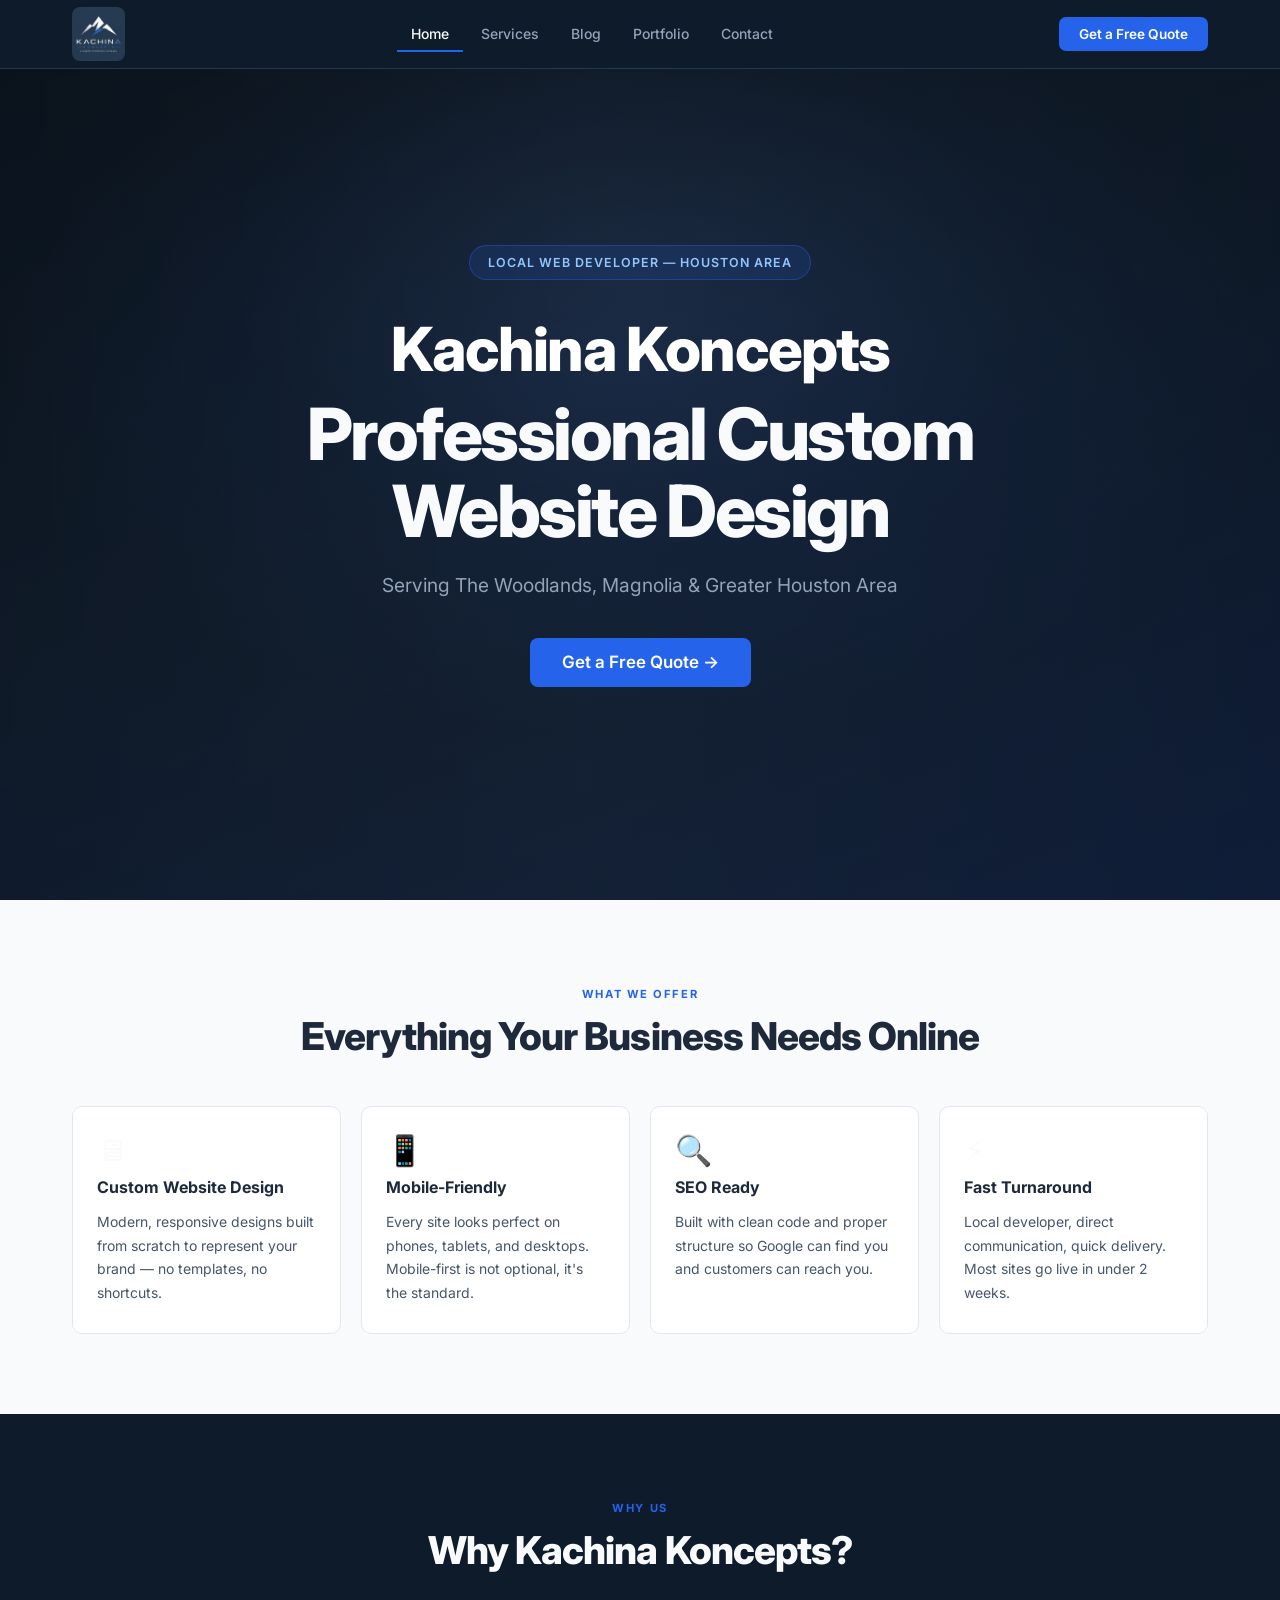
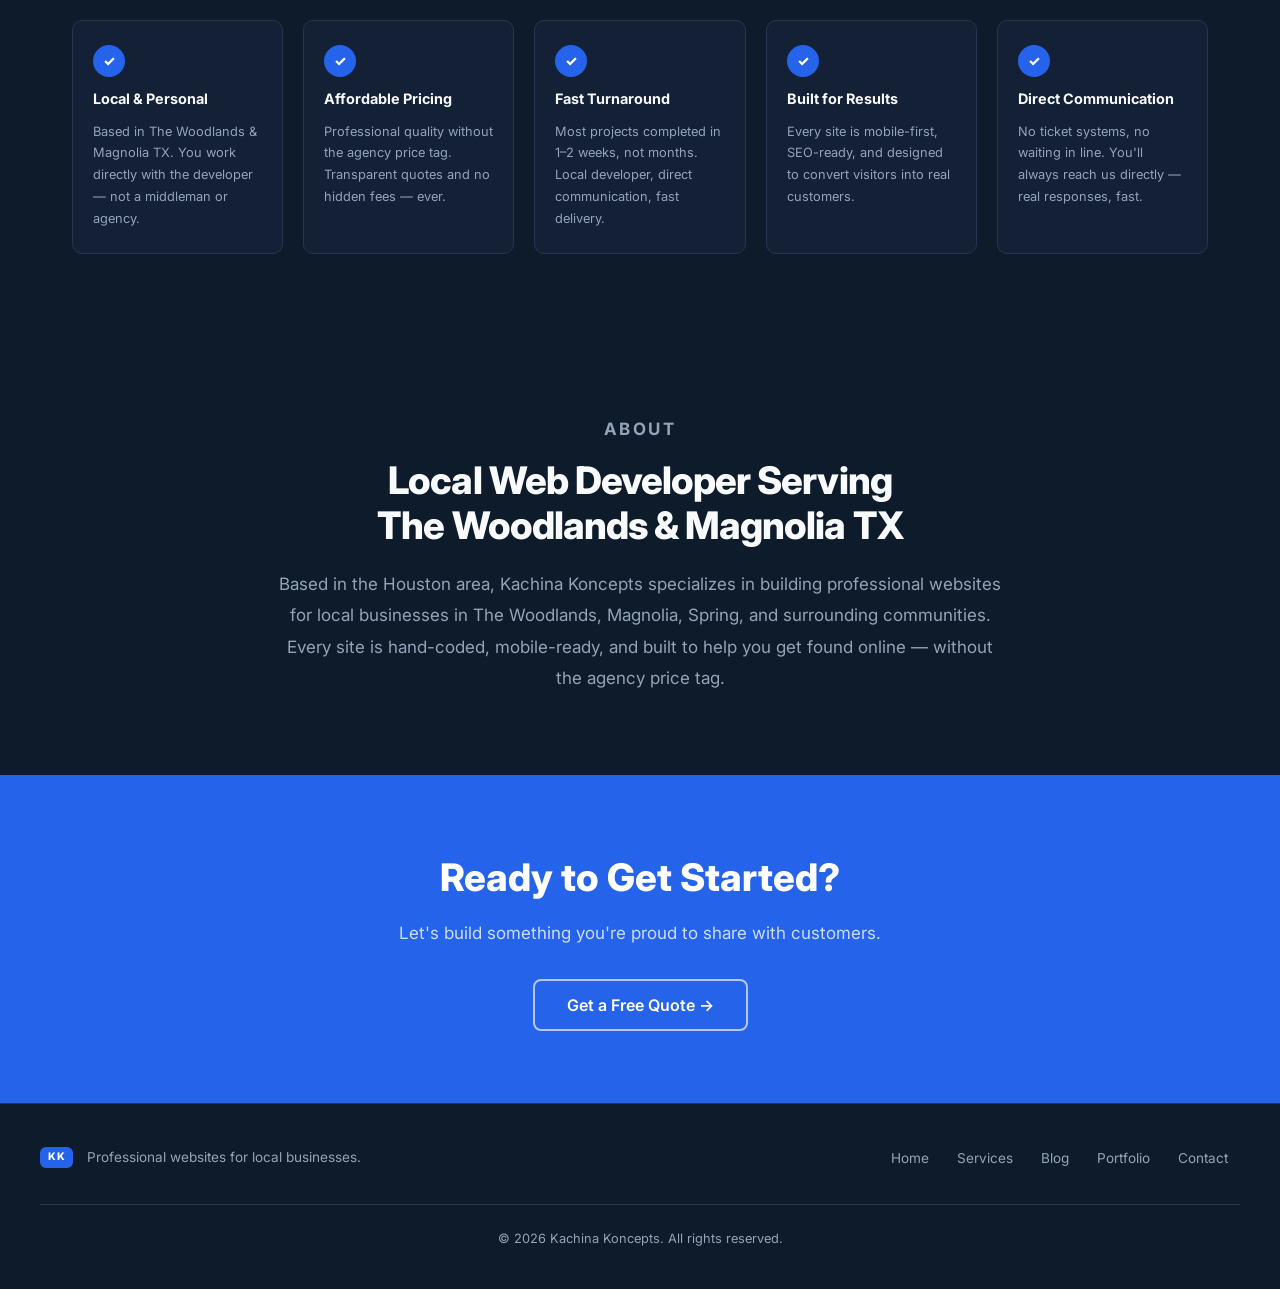
==== commit 96f2f4e0: "added logo again" ====
--- a/index.html
+++ b/index.html
@@ -15,7 +15,7 @@
   <nav class="navbar" id="navbar">
     <div class="nav-container">
       <a href="#" class="nav-logo">
-        <img src="updatedkachinalogo.png" alt="Kachina Koncepts" class="logo-img" />
+        <img src="kachina-logo.png" alt="Kachina Koncepts" class="logo-img" />
       </a>
       <div class="nav-links" id="navLinks">
         <button class="nav-link active" data-tab="home">Home</button>
@@ -922,6 +922,12 @@
   </section>
 
 
+  <!-- ===== LOGO LIGHTBOX ===== -->
+  <div class="logo-lightbox" id="logoLightbox">
+    <button class="logo-lightbox-close" id="logoLightboxClose" aria-label="Close">&times;</button>
+    <img src="kachina-logo.png" alt="Kachina Koncepts" />
+  </div>
+
   <!-- ===== DEMO PROJECT MODAL ===== -->
   <div class="demo-modal-overlay" id="demoModalOverlay" role="dialog" aria-modal="true" aria-label="Demo site preview">
     <div class="demo-modal">
--- a/styles.css
+++ b/styles.css
@@ -101,6 +101,7 @@
   border-radius: 8px;
   cursor: pointer;
   transition: transform 0.15s ease;
+  mix-blend-mode: screen;
 }
 
 .logo-img:hover { transform: scale(1.06); }
@@ -2095,6 +2096,7 @@
   box-shadow: 0 24px 80px rgba(0, 0, 0, 0.6);
   transform: scale(0.8);
   transition: transform 0.4s cubic-bezier(0.34, 1.56, 0.64, 1);
+  mix-blend-mode: screen;
 }
 
 .logo-lightbox.open img {
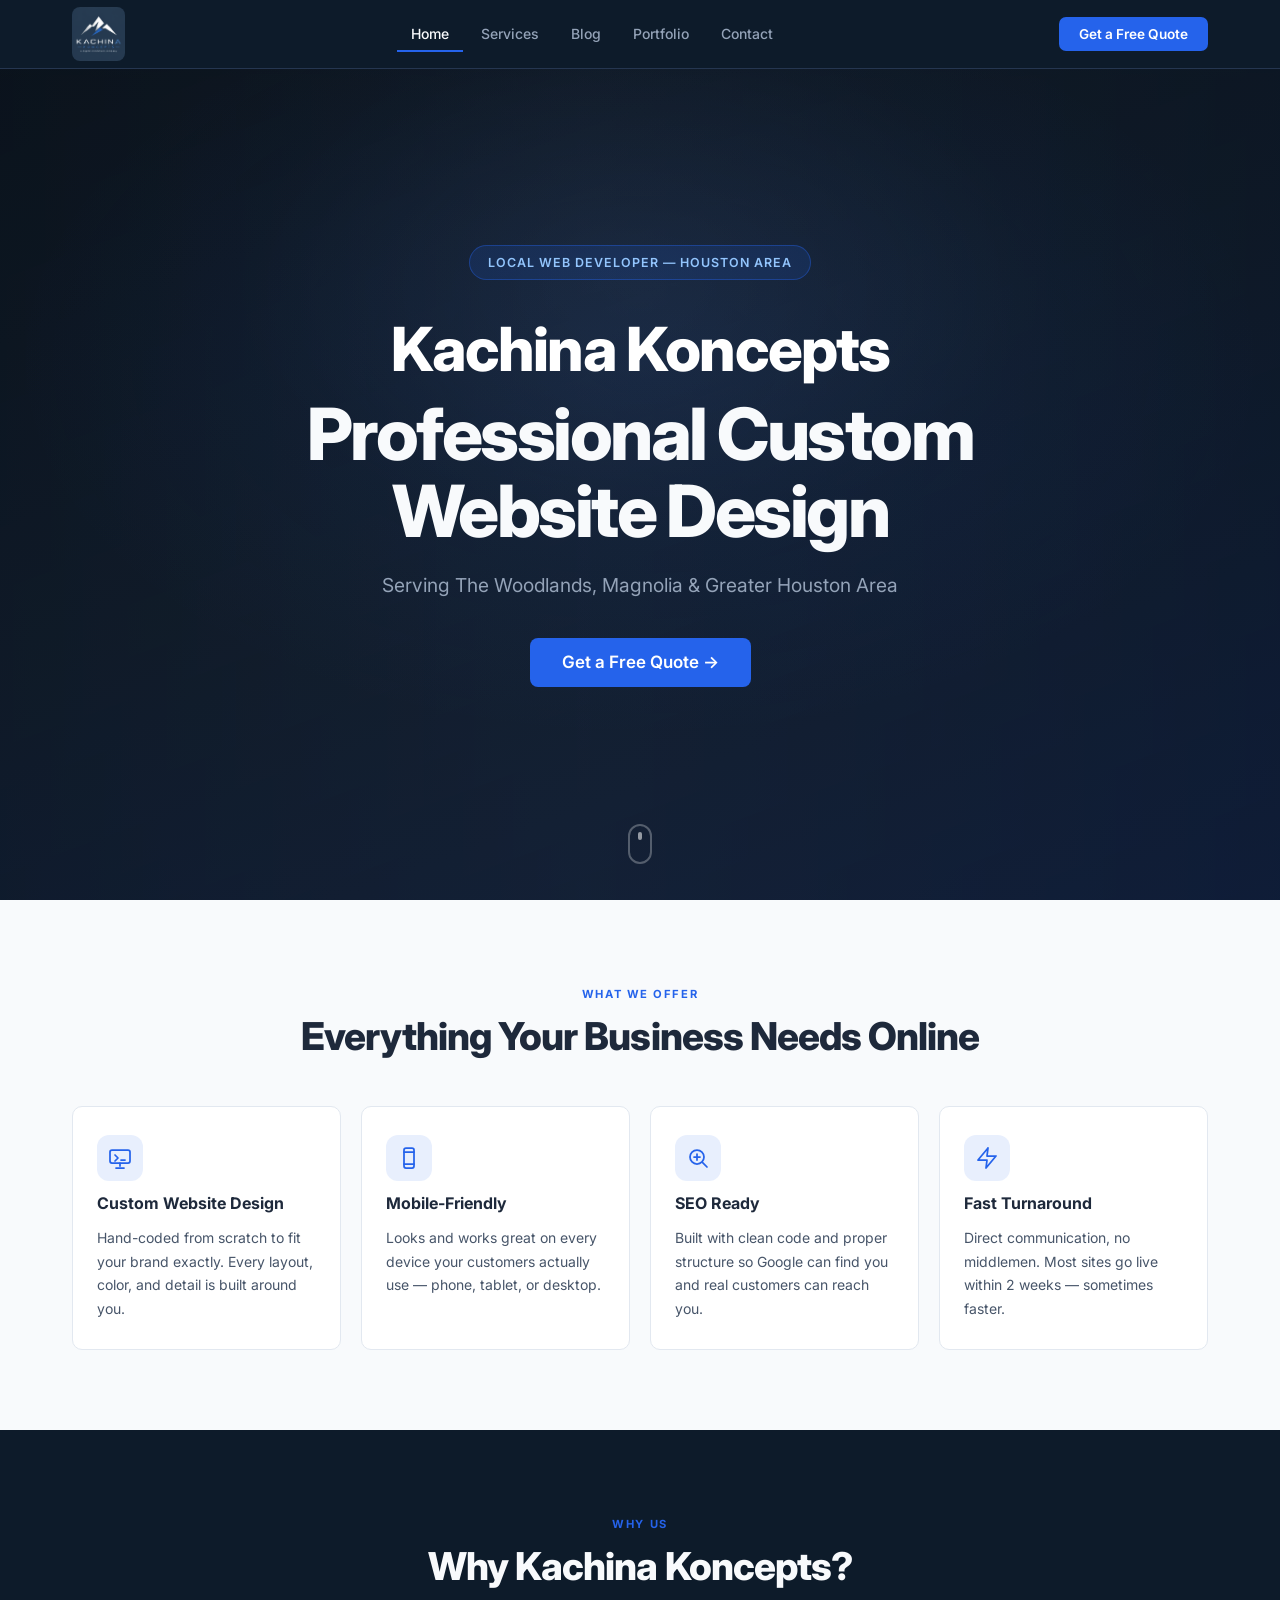
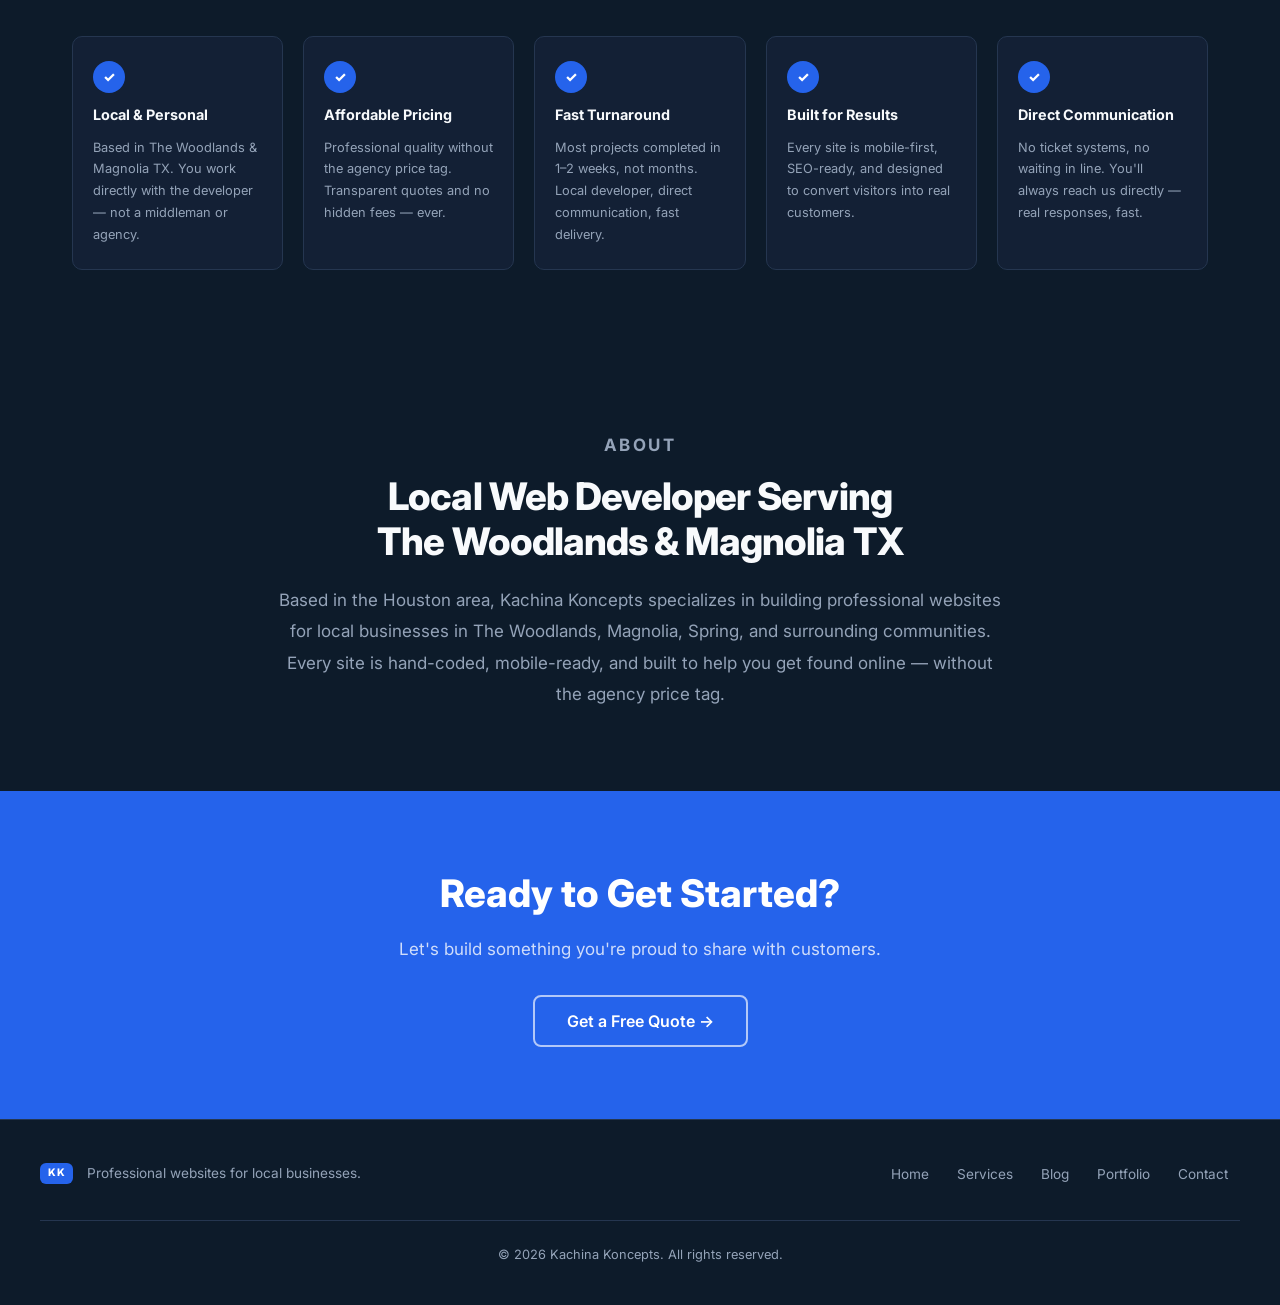
==== commit 1300728a: "used frontend design and added more animation" ====
--- a/index.html
+++ b/index.html
@@ -56,6 +56,16 @@
 
     <!-- Hero -->
     <div class="hero">
+      <div class="hero-particles" aria-hidden="true">
+        <span class="hp-1">&lt;/&gt;</span>
+        <span class="hp-2">{  }</span>
+        <span class="hp-3">#</span>
+        <span class="hp-4">()</span>
+        <span class="hp-5">&lt;/&gt;</span>
+        <span class="hp-6">;</span>
+        <span class="hp-7">{ }</span>
+        <span class="hp-8">//</span>
+      </div>
       <div class="hero-content">
         <span class="hero-badge">Local Web Developer &mdash; Houston Area</span>
         <p class="hero-brand-name">Kachina Koncepts</p>
@@ -63,6 +73,9 @@
         <p class="hero-sub">Serving The Woodlands, Magnolia &amp; Greater Houston Area</p>
         <button class="btn-primary" onclick="switchTab('contact')">Get a Free Quote &rarr;</button>
       </div>
+      <div class="hero-scroll" aria-hidden="true">
+        <div class="hero-scroll-inner"><span></span></div>
+      </div>
     </div>
 
     <!-- Features -->
@@ -72,26 +85,34 @@
           <p class="section-tag">What We Offer</p>
           <h2 class="dark-heading">Everything Your Business Needs Online</h2>
         </div>
-        <div class="features-grid reveal">
+        <div class="features-grid">
           <div class="feature-card">
-            <div class="feature-icon">&#128421;</div>
+            <div class="feature-icon">
+              <svg width="24" height="24" viewBox="0 0 24 24" fill="none" stroke="currentColor" stroke-width="1.75" stroke-linecap="round" stroke-linejoin="round"><rect x="2" y="4" width="20" height="13" rx="2"/><path d="M12 17v3M8 22h8"/><polyline points="7 9 10 12 7 15"/><line x1="13" y1="14" x2="17" y2="14"/></svg>
+            </div>
             <h3>Custom Website Design</h3>
-            <p>Modern, responsive designs built from scratch to represent your brand &mdash; no templates, no shortcuts.</p>
+            <p>Hand-coded from scratch to fit your brand exactly. Every layout, color, and detail is built around you.</p>
           </div>
           <div class="feature-card">
-            <div class="feature-icon">&#128241;</div>
+            <div class="feature-icon">
+              <svg width="24" height="24" viewBox="0 0 24 24" fill="none" stroke="currentColor" stroke-width="1.75" stroke-linecap="round" stroke-linejoin="round"><rect x="7" y="2" width="10" height="20" rx="2"/><line x1="7" y1="6" x2="17" y2="6"/><line x1="7" y1="18" x2="17" y2="18"/></svg>
+            </div>
             <h3>Mobile-Friendly</h3>
-            <p>Every site looks perfect on phones, tablets, and desktops. Mobile-first is not optional, it's the standard.</p>
+            <p>Looks and works great on every device your customers actually use &mdash; phone, tablet, or desktop.</p>
           </div>
           <div class="feature-card">
-            <div class="feature-icon">&#128269;</div>
+            <div class="feature-icon">
+              <svg width="24" height="24" viewBox="0 0 24 24" fill="none" stroke="currentColor" stroke-width="1.75" stroke-linecap="round" stroke-linejoin="round"><circle cx="11" cy="11" r="7"/><path d="m21 21-4.35-4.35M11 8v6M8 11h6"/></svg>
+            </div>
             <h3>SEO Ready</h3>
-            <p>Built with clean code and proper structure so Google can find you and customers can reach you.</p>
+            <p>Built with clean code and proper structure so Google can find you and real customers can reach you.</p>
           </div>
           <div class="feature-card">
-            <div class="feature-icon">&#9889;</div>
+            <div class="feature-icon">
+              <svg width="24" height="24" viewBox="0 0 24 24" fill="none" stroke="currentColor" stroke-width="1.75" stroke-linecap="round" stroke-linejoin="round"><polyline points="13 2 3 14 12 14 11 22 21 10 12 10 13 2"/></svg>
+            </div>
             <h3>Fast Turnaround</h3>
-            <p>Local developer, direct communication, quick delivery. Most sites go live in under 2 weeks.</p>
+            <p>Direct communication, no middlemen. Most sites go live within 2 weeks &mdash; sometimes faster.</p>
           </div>
         </div>
       </div>
@@ -105,27 +126,27 @@
           <h2>Why Kachina Koncepts?</h2>
         </div>
         <div class="why-grid">
-          <div class="why-card reveal">
+          <div class="why-card">
             <div class="why-check">&#10003;</div>
             <h3>Local &amp; Personal</h3>
             <p>Based in The Woodlands &amp; Magnolia TX. You work directly with the developer &mdash; not a middleman or agency.</p>
           </div>
-          <div class="why-card reveal">
+          <div class="why-card">
             <div class="why-check">&#10003;</div>
             <h3>Affordable Pricing</h3>
             <p>Professional quality without the agency price tag. Transparent quotes and no hidden fees &mdash; ever.</p>
           </div>
-          <div class="why-card reveal">
+          <div class="why-card">
             <div class="why-check">&#10003;</div>
             <h3>Fast Turnaround</h3>
             <p>Most projects completed in 1&ndash;2 weeks, not months. Local developer, direct communication, fast delivery.</p>
           </div>
-          <div class="why-card reveal">
+          <div class="why-card">
             <div class="why-check">&#10003;</div>
             <h3>Built for Results</h3>
             <p>Every site is mobile-first, SEO-ready, and designed to convert visitors into real customers.</p>
           </div>
-          <div class="why-card reveal">
+          <div class="why-card">
             <div class="why-check">&#10003;</div>
             <h3>Direct Communication</h3>
             <p>No ticket systems, no waiting in line. You'll always reach us directly &mdash; real responses, fast.</p>
@@ -183,64 +204,84 @@
     </div>
 
     <div class="section-container services-wrap">
-      <div class="services-grid reveal">
+      <div class="services-grid">
 
         <div class="service-card">
-          <div class="service-icon">&#127760;</div>
+          <div class="service-icon">
+            <svg width="20" height="20" viewBox="0 0 24 24" fill="none" stroke="currentColor" stroke-width="1.75" stroke-linecap="round" stroke-linejoin="round"><polyline points="16 18 22 12 16 6"/><polyline points="8 6 2 12 8 18"/></svg>
+          </div>
           <h3>Custom Websites</h3>
           <p>Fully hand-coded in HTML, CSS, and JavaScript &mdash; no page builders, no bloat. Built to your exact brand.</p>
         </div>
 
         <div class="service-card">
-          <div class="service-icon">&#128196;</div>
+          <div class="service-icon">
+            <svg width="20" height="20" viewBox="0 0 24 24" fill="none" stroke="currentColor" stroke-width="1.75" stroke-linecap="round" stroke-linejoin="round"><path d="M14 2H6a2 2 0 0 0-2 2v16a2 2 0 0 0 2 2h12a2 2 0 0 0 2-2V8z"/><polyline points="14 2 14 8 20 8"/><line x1="9" y1="13" x2="15" y2="13"/><line x1="9" y1="17" x2="13" y2="17"/></svg>
+          </div>
           <h3>Landing Pages</h3>
           <p>High-converting single-page sites for campaigns, promos, or new business launches. Fast to build, fast to load.</p>
         </div>
 
         <div class="service-card">
-          <div class="service-icon">&#127962;</div>
+          <div class="service-icon">
+            <svg width="20" height="20" viewBox="0 0 24 24" fill="none" stroke="currentColor" stroke-width="1.75" stroke-linecap="round" stroke-linejoin="round"><rect x="2" y="7" width="20" height="14" rx="1"/><path d="M16 7V5a2 2 0 0 0-2-2h-4a2 2 0 0 0-2 2v2"/><line x1="12" y1="12" x2="12" y2="17"/><line x1="9" y1="14.5" x2="15" y2="14.5"/></svg>
+          </div>
           <h3>Business Websites</h3>
           <p>Multi-page professional sites (5&ndash;10 pages) covering your services, about section, contact, and more.</p>
         </div>
 
         <div class="service-card">
-          <div class="service-icon">&#127912;</div>
+          <div class="service-icon">
+            <svg width="20" height="20" viewBox="0 0 24 24" fill="none" stroke="currentColor" stroke-width="1.75" stroke-linecap="round" stroke-linejoin="round"><rect x="3" y="3" width="7" height="7"/><rect x="14" y="3" width="7" height="7"/><rect x="3" y="14" width="7" height="7"/><rect x="14" y="14" width="7" height="7"/></svg>
+          </div>
           <h3>Portfolio Sites</h3>
           <p>Showcase your work with a clean, modern site that lets your projects speak for themselves.</p>
         </div>
 
         <div class="service-card">
-          <div class="service-icon">&#128717;</div>
+          <div class="service-icon">
+            <svg width="20" height="20" viewBox="0 0 24 24" fill="none" stroke="currentColor" stroke-width="1.75" stroke-linecap="round" stroke-linejoin="round"><line x1="8" y1="6" x2="21" y2="6"/><line x1="8" y1="12" x2="21" y2="12"/><line x1="8" y1="18" x2="21" y2="18"/><line x1="3" y1="6" x2="3.01" y2="6"/><line x1="3" y1="12" x2="3.01" y2="12"/><line x1="3" y1="18" x2="3.01" y2="18"/></svg>
+          </div>
           <h3>Product &amp; Menu Display</h3>
           <p>Service catalogs, restaurant menus, product listings &mdash; beautifully laid out and easy to navigate.</p>
         </div>
 
         <div class="service-card">
-          <div class="service-icon">&#128260;</div>
+          <div class="service-icon">
+            <svg width="20" height="20" viewBox="0 0 24 24" fill="none" stroke="currentColor" stroke-width="1.75" stroke-linecap="round" stroke-linejoin="round"><polyline points="23 4 23 10 17 10"/><polyline points="1 20 1 14 7 14"/><path d="M3.51 9a9 9 0 0 1 14.85-3.36L23 10M1 14l4.64 4.36A9 9 0 0 0 20.49 15"/></svg>
+          </div>
           <h3>Website Redesigns</h3>
-          <p>Got an old or ugly site? We'll transform it into something you're proud to share with customers.</p>
+          <p>Got an old or tired site? We'll rebuild it into something you're proud to send to customers.</p>
         </div>
 
         <div class="service-card">
-          <div class="service-icon">&#128241;</div>
+          <div class="service-icon">
+            <svg width="20" height="20" viewBox="0 0 24 24" fill="none" stroke="currentColor" stroke-width="1.75" stroke-linecap="round" stroke-linejoin="round"><rect x="7" y="2" width="10" height="20" rx="2"/><line x1="7" y1="6" x2="17" y2="6"/><line x1="7" y1="18" x2="17" y2="18"/></svg>
+          </div>
           <h3>Mobile Responsive</h3>
           <p>Every site looks and works perfectly on phones, tablets, and desktops &mdash; no extra charge.</p>
         </div>
 
         <div class="service-card">
-          <div class="service-icon">&#128269;</div>
+          <div class="service-icon">
+            <svg width="20" height="20" viewBox="0 0 24 24" fill="none" stroke="currentColor" stroke-width="1.75" stroke-linecap="round" stroke-linejoin="round"><circle cx="11" cy="11" r="7"/><path d="m21 21-4.35-4.35"/></svg>
+          </div>
           <h3>SEO Optimization</h3>
           <p>Proper structure, meta tags, semantic HTML, and fast load times so Google can actually find you.</p>
         </div>
 
         <div class="service-card">
-          <div class="service-icon">&#128236;</div>
+          <div class="service-icon">
+            <svg width="20" height="20" viewBox="0 0 24 24" fill="none" stroke="currentColor" stroke-width="1.75" stroke-linecap="round" stroke-linejoin="round"><path d="M4 4h16c1.1 0 2 .9 2 2v12c0 1.1-.9 2-2 2H4c-1.1 0-2-.9-2-2V6c0-1.1.9-2 2-2z"/><polyline points="22 6 12 13 2 6"/></svg>
+          </div>
           <h3>Contact Forms</h3>
           <p>Functional inquiry forms that capture leads and send them straight to your email or inbox.</p>
         </div>
 
         <div class="service-card">
-          <div class="service-icon">&#9889;</div>
+          <div class="service-icon">
+            <svg width="20" height="20" viewBox="0 0 24 24" fill="none" stroke="currentColor" stroke-width="1.75" stroke-linecap="round" stroke-linejoin="round"><polyline points="13 2 3 14 12 14 11 22 21 10 12 10 13 2"/></svg>
+          </div>
           <h3>Fast Delivery</h3>
           <p>Most projects go live in under 2 weeks. Need it sooner? We can usually make it happen.</p>
         </div>
@@ -564,11 +605,13 @@
 
     <div class="section-container blog-section-wrap">
 
-      <div class="blog-card-grid reveal">
+      <div class="blog-card-grid">
 
         <!-- Card 1 -->
         <div class="blog-preview-card">
-          <div class="blog-card-icon-bar blog-icon-blue">&#127760;</div>
+          <div class="blog-card-icon-bar blog-icon-blue">
+            <svg width="34" height="34" viewBox="0 0 24 24" fill="none" stroke="rgba(255,255,255,0.75)" stroke-width="1.4" stroke-linecap="round" stroke-linejoin="round"><circle cx="12" cy="12" r="10"/><path d="M2 12h20M12 2a15.3 15.3 0 0 1 4 10 15.3 15.3 0 0 1-4 10 15.3 15.3 0 0 1-4-10 15.3 15.3 0 0 1 4-10z"/></svg>
+          </div>
           <div class="blog-card-body">
             <span class="blog-tag">Business Growth</span>
             <h3>10 Reasons Your Business Needs a Website in 2026</h3>
@@ -578,7 +621,9 @@
 
         <!-- Card 2 -->
         <div class="blog-preview-card">
-          <div class="blog-card-icon-bar blog-icon-green">&#9881;</div>
+          <div class="blog-card-icon-bar blog-icon-green">
+            <svg width="34" height="34" viewBox="0 0 24 24" fill="none" stroke="rgba(255,255,255,0.75)" stroke-width="1.4" stroke-linecap="round" stroke-linejoin="round"><rect x="2" y="4" width="20" height="13" rx="2"/><path d="M12 17v3M8 22h8"/><polyline points="7 9 10 12 7 15"/><line x1="13" y1="14" x2="17" y2="14"/></svg>
+          </div>
           <div class="blog-card-body">
             <span class="blog-tag">Web Design</span>
             <h3>What Makes a Good Small Business Website?</h3>
@@ -588,7 +633,9 @@
 
         <!-- Card 3 -->
         <div class="blog-preview-card">
-          <div class="blog-card-icon-bar blog-icon-amber">&#128176;</div>
+          <div class="blog-card-icon-bar blog-icon-amber">
+            <svg width="34" height="34" viewBox="0 0 24 24" fill="none" stroke="rgba(255,255,255,0.75)" stroke-width="1.4" stroke-linecap="round" stroke-linejoin="round"><line x1="12" y1="1" x2="12" y2="23"/><path d="M17 5H9.5a3.5 3.5 0 0 0 0 7h5a3.5 3.5 0 0 1 0 7H6"/></svg>
+          </div>
           <div class="blog-card-body">
             <span class="blog-tag">Pricing &amp; Value</span>
             <h3>How Much Does a Website Cost for a Small Business in 2026?</h3>
@@ -965,5 +1012,9 @@
 
   <script src="script.js"></script>
 
+  <button class="scroll-top" id="scrollTop" aria-label="Back to top" title="Back to top">
+    <svg width="16" height="16" viewBox="0 0 24 24" fill="none" stroke="currentColor" stroke-width="2.5" stroke-linecap="round" stroke-linejoin="round"><polyline points="18 15 12 9 6 15"/></svg>
+  </button>
+
 </body>
 </html>
--- a/styles.css
+++ b/styles.css
@@ -1670,6 +1670,7 @@
   background: url('https://d8j0ntlcm91z4.cloudfront.net/user_3FCRWyi8jweD5mPTNC28skScNWC/hf_20260616_031042_2c6d1879-fd17-4186-b458-f4b65a2cafc0_min.webp')
     center 30% / cover no-repeat;
   will-change: transform;
+  animation: mountainReveal 2s cubic-bezier(0.16, 1, 0.3, 1) both;
 }
 
 /* Dark + metallic blue base overlay — ensures text readability on transparent sections */
@@ -1758,6 +1759,7 @@
   border: 1px solid var(--border);
   box-shadow: 0 4px 20px rgba(0,0,0,.3), 0 1px 4px rgba(0,0,0,.2);
   transition: transform 0.25s ease, box-shadow 0.25s ease;
+  position: relative;
 }
 
 .demo-card:hover .browser-frame {
@@ -1834,6 +1836,7 @@
   z-index: 5;
   pointer-events: none;
   box-shadow: 0 2px 8px rgba(0,0,0,.35);
+  overflow: hidden;
 }
 
 /* ─── Card info below frame ─── */
@@ -1879,7 +1882,7 @@
 .demo-modal-overlay {
   position: fixed;
   inset: 0;
-  background: rgba(0, 0, 0, 0.84);
+  background: rgba(0, 0, 0, 0.78);
   z-index: 2000;
   display: flex;
   align-items: center;
@@ -1887,7 +1890,9 @@
   padding: 0.75rem;
   opacity: 0;
   pointer-events: none;
-  transition: opacity 0.3s ease;
+  transition: opacity 0.32s ease;
+  backdrop-filter: blur(10px);
+  -webkit-backdrop-filter: blur(10px);
 }
 
 .demo-modal-overlay.open {
@@ -1907,12 +1912,14 @@
   display: flex;
   flex-direction: column;
   box-shadow: 0 32px 80px rgba(0, 0, 0, 0.6);
-  transform: scale(0.92) translateY(16px);
-  transition: transform 0.35s cubic-bezier(0.34, 1.56, 0.64, 1);
+  transform: scale(0.92) translateY(18px);
+  opacity: 0;
+  transition: transform 0.38s cubic-bezier(0.22, 1, 0.36, 1), opacity 0.32s ease;
 }
 
 .demo-modal-overlay.open .demo-modal {
   transform: scale(1) translateY(0);
+  opacity: 1;
 }
 
 /* ─── Modal header ─── */
@@ -1990,7 +1997,7 @@
   display: flex;
   align-items: center;
   justify-content: center;
-  transition: background 0.2s ease, color 0.2s ease;
+  transition: background 0.2s ease, color 0.2s ease, transform 0.22s cubic-bezier(0.22, 1, 0.36, 1);
   flex-shrink: 0;
   font-family: inherit;
 }
@@ -1998,6 +2005,7 @@
 .modal-close-btn:hover {
   background: rgba(255, 255, 255, 0.14);
   color: var(--text);
+  transform: rotate(90deg);
 }
 
 /* ─── Iframe container ─── */
@@ -2118,3 +2126,387 @@
 }
 
 .logo-lightbox-close:hover { opacity: 1; transform: rotate(90deg); }
+
+
+/* ================================================================
+   POLISH PASS — animations, stagger reveals, micro-interactions
+   ================================================================ */
+
+/* ── Page transition: add blur ── */
+.page {
+  filter: blur(5px);
+  transition: opacity 0.38s ease, transform 0.38s ease, filter 0.38s ease;
+}
+.page.visible { filter: blur(0); }
+
+/* ── Feature icon — SVG container replacing emoji ── */
+.feature-icon {
+  width: 46px;
+  height: 46px;
+  background: rgba(37, 99, 235, 0.1);
+  border-radius: 12px;
+  display: flex;
+  align-items: center;
+  justify-content: center;
+  color: var(--blue);
+  flex-shrink: 0;
+  font-size: 0;
+  transition: background 0.25s ease, transform 0.25s ease, box-shadow 0.25s ease;
+}
+.feature-card:hover .feature-icon {
+  background: rgba(37, 99, 235, 0.2);
+  box-shadow: 0 0 0 7px rgba(37, 99, 235, 0.08);
+  transform: scale(1.1);
+}
+
+/* ── Service icon — SVG container replacing emoji ── */
+.service-icon {
+  width: 36px;
+  height: 36px;
+  background: rgba(37, 99, 235, 0.12);
+  border-radius: 9px;
+  display: flex;
+  align-items: center;
+  justify-content: center;
+  color: var(--blue);
+  flex-shrink: 0;
+  font-size: 0;
+  transition: background 0.25s ease, transform 0.25s ease;
+}
+.service-card:hover .service-icon {
+  background: rgba(37, 99, 235, 0.24);
+  transform: scale(1.08);
+}
+
+/* ── Blog card icon bars — SVG icons, textured gradient ── */
+.blog-card-icon-bar {
+  height: 130px;
+  font-size: 0;
+  background-image:
+    repeating-linear-gradient(
+      -52deg,
+      transparent,
+      transparent 9px,
+      rgba(255, 255, 255, 0.025) 9px,
+      rgba(255, 255, 255, 0.025) 10px
+    );
+}
+
+/* ── Why-check hover glow ── */
+.why-check {
+  transition: box-shadow 0.25s ease, transform 0.25s ease;
+}
+.why-card:hover .why-check {
+  box-shadow: 0 0 0 8px rgba(37, 99, 235, 0.14);
+  transform: scale(1.1);
+}
+
+/* ── Stagger card grids — initial hidden state ── */
+.features-grid  .feature-card,
+.why-grid       .why-card,
+.services-grid  .service-card,
+.blog-card-grid .blog-preview-card {
+  opacity: 0;
+  transform: translateY(28px);
+}
+
+/* Feature cards */
+.features-grid.in-view .feature-card:nth-child(1) { animation: cardRise 0.55s 0.00s ease forwards; }
+.features-grid.in-view .feature-card:nth-child(2) { animation: cardRise 0.55s 0.09s ease forwards; }
+.features-grid.in-view .feature-card:nth-child(3) { animation: cardRise 0.55s 0.18s ease forwards; }
+.features-grid.in-view .feature-card:nth-child(4) { animation: cardRise 0.55s 0.27s ease forwards; }
+
+/* Why cards */
+.why-grid.in-view .why-card:nth-child(1) { animation: cardRise 0.55s 0.00s ease forwards; }
+.why-grid.in-view .why-card:nth-child(2) { animation: cardRise 0.55s 0.08s ease forwards; }
+.why-grid.in-view .why-card:nth-child(3) { animation: cardRise 0.55s 0.16s ease forwards; }
+.why-grid.in-view .why-card:nth-child(4) { animation: cardRise 0.55s 0.24s ease forwards; }
+.why-grid.in-view .why-card:nth-child(5) { animation: cardRise 0.55s 0.32s ease forwards; }
+
+/* Service cards */
+.services-grid.in-view .service-card:nth-child(1)  { animation: cardRise 0.5s 0.00s ease forwards; }
+.services-grid.in-view .service-card:nth-child(2)  { animation: cardRise 0.5s 0.06s ease forwards; }
+.services-grid.in-view .service-card:nth-child(3)  { animation: cardRise 0.5s 0.12s ease forwards; }
+.services-grid.in-view .service-card:nth-child(4)  { animation: cardRise 0.5s 0.18s ease forwards; }
+.services-grid.in-view .service-card:nth-child(5)  { animation: cardRise 0.5s 0.24s ease forwards; }
+.services-grid.in-view .service-card:nth-child(6)  { animation: cardRise 0.5s 0.30s ease forwards; }
+.services-grid.in-view .service-card:nth-child(7)  { animation: cardRise 0.5s 0.36s ease forwards; }
+.services-grid.in-view .service-card:nth-child(8)  { animation: cardRise 0.5s 0.42s ease forwards; }
+.services-grid.in-view .service-card:nth-child(9)  { animation: cardRise 0.5s 0.48s ease forwards; }
+.services-grid.in-view .service-card:nth-child(10) { animation: cardRise 0.5s 0.54s ease forwards; }
+
+/* Blog preview cards */
+.blog-card-grid.in-view .blog-preview-card:nth-child(1) { animation: cardRise 0.55s 0.00s ease forwards; }
+.blog-card-grid.in-view .blog-preview-card:nth-child(2) { animation: cardRise 0.55s 0.11s ease forwards; }
+.blog-card-grid.in-view .blog-preview-card:nth-child(3) { animation: cardRise 0.55s 0.22s ease forwards; }
+
+
+/* ── Hero code particles ── */
+.hero-particles {
+  position: absolute;
+  inset: 0;
+  pointer-events: none;
+  z-index: 0;
+  overflow: hidden;
+}
+
+.hero-particles span {
+  position: absolute;
+  font-family: 'Courier New', 'Courier', monospace;
+  color: rgba(37, 99, 235, 0.2);
+  font-weight: 700;
+  animation: particleFloat linear infinite;
+  user-select: none;
+  bottom: -5%;
+}
+
+.hp-1 { left:  6%;  font-size: 0.72rem; animation-duration: 14s; animation-delay:  0.0s; }
+.hp-2 { left: 17%;  font-size: 0.95rem; animation-duration: 18s; animation-delay:  2.5s; }
+.hp-3 { left: 30%;  font-size: 0.60rem; animation-duration: 12s; animation-delay:  1.0s; }
+.hp-4 { left: 44%;  font-size: 0.80rem; animation-duration: 20s; animation-delay:  3.5s; }
+.hp-5 { left: 58%;  font-size: 0.70rem; animation-duration: 15s; animation-delay:  5.0s; }
+.hp-6 { left: 70%;  font-size: 1.05rem; animation-duration: 11s; animation-delay:  0.8s; }
+.hp-7 { left: 82%;  font-size: 0.85rem; animation-duration: 16s; animation-delay:  4.0s; }
+.hp-8 { left: 52%;  font-size: 0.65rem; animation-duration: 22s; animation-delay:  7.5s; }
+
+@keyframes particleFloat {
+  0%   { transform: translateY(0)      rotate(0deg);  opacity: 0; }
+  8%   { opacity: 1; }
+  90%  { opacity: 0.3; }
+  100% { transform: translateY(-108vh) rotate(18deg); opacity: 0; }
+}
+
+
+/* ── Hero scroll indicator ── */
+.hero-scroll {
+  position: absolute;
+  bottom: 2.25rem;
+  left: 50%;
+  transform: translateX(-50%);
+  z-index: 2;
+  animation: heroScrollIn 0.7s 1.1s ease both;
+}
+
+@keyframes heroScrollIn {
+  from { opacity: 0; }
+  to   { opacity: 1; }
+}
+
+.hero-scroll-inner {
+  width: 24px;
+  height: 40px;
+  border: 2px solid rgba(255, 255, 255, 0.28);
+  border-radius: 12px;
+  display: flex;
+  align-items: flex-start;
+  justify-content: center;
+  padding-top: 6px;
+}
+
+.hero-scroll-inner span {
+  display: block;
+  width: 4px;
+  height: 8px;
+  background: rgba(255, 255, 255, 0.55);
+  border-radius: 2px;
+  animation: scrollDot 1.9s ease-in-out infinite;
+}
+
+@keyframes scrollDot {
+  0%   { transform: translateY(0);    opacity: 1; }
+  100% { transform: translateY(14px); opacity: 0; }
+}
+
+
+/* ── CTA strip shimmer sweep ── */
+.cta-strip {
+  position: relative;
+  overflow: hidden;
+}
+.cta-strip::after {
+  content: '';
+  position: absolute;
+  top: 0;
+  left: -80%;
+  width: 55%;
+  height: 100%;
+  background: linear-gradient(90deg, transparent, rgba(255, 255, 255, 0.07), transparent);
+  animation: ctaShimmer 4s ease-in-out infinite;
+  pointer-events: none;
+}
+@keyframes ctaShimmer {
+  0%   { left: -80%; }
+  100% { left: 200%; }
+}
+
+
+/* ── Contact expect-steps cascade in ── */
+.contact-page-grid.visible .expect-step {
+  animation: stepSlideIn 0.45s ease both;
+}
+.contact-page-grid.visible .expect-step:nth-child(1) { animation-delay: 0.22s; }
+.contact-page-grid.visible .expect-step:nth-child(2) { animation-delay: 0.36s; }
+.contact-page-grid.visible .expect-step:nth-child(3) { animation-delay: 0.50s; }
+.contact-page-grid.visible .expect-step:nth-child(4) { animation-delay: 0.64s; }
+
+@keyframes stepSlideIn {
+  from { opacity: 0; transform: translateX(-14px); }
+  to   { opacity: 1; transform: translateX(0); }
+}
+
+
+/* ── Scroll-to-top button ── */
+.scroll-top {
+  position: fixed;
+  bottom: 2rem;
+  right: 2rem;
+  width: 44px;
+  height: 44px;
+  background: var(--blue);
+  color: #fff;
+  border: none;
+  border-radius: 50%;
+  cursor: pointer;
+  display: flex;
+  align-items: center;
+  justify-content: center;
+  box-shadow: 0 4px 18px rgba(37, 99, 235, 0.45);
+  opacity: 0;
+  transform: translateY(12px);
+  pointer-events: none;
+  transition: opacity 0.3s ease, transform 0.3s ease, background 0.2s ease, box-shadow 0.2s ease;
+  z-index: 90;
+}
+.scroll-top.visible {
+  opacity: 1;
+  transform: translateY(0);
+  pointer-events: all;
+}
+.scroll-top:hover {
+  background: var(--blue-dark);
+  transform: translateY(-3px);
+  box-shadow: 0 6px 24px rgba(37, 99, 235, 0.55);
+}
+
+
+/* ── Reduced motion overrides ── */
+@media (prefers-reduced-motion: reduce) {
+  .hero-particles span,
+  .hero-scroll-inner span,
+  .cta-strip::after { animation: none !important; }
+
+  .page { filter: none !important; transition: opacity 0.25s ease !important; }
+
+  .features-grid  .feature-card,
+  .why-grid       .why-card,
+  .services-grid  .service-card,
+  .blog-card-grid .blog-preview-card {
+    opacity: 1 !important;
+    transform: none !important;
+    animation: none !important;
+  }
+
+  .contact-page-grid.visible .expect-step { animation: none !important; opacity: 1 !important; }
+
+  .mb-img { animation: none !important; }
+  .demo-grid .demo-card { animation: none !important; opacity: 1 !important; transform: none !important; }
+  .demo-badge::after { animation: none !important; }
+  .demo-hover-reveal, .demo-hover-reveal span { transition: none !important; }
+  .demo-modal-overlay.closing, .demo-modal-overlay.closing .demo-modal { transition: none !important; }
+  .page-header .reveal { transition-delay: 0s !important; }
+  .modal-close-btn:hover { transform: none !important; }
+}
+
+
+/* ================================================================
+   PORTFOLIO TAB — ANIMATIONS
+   ================================================================ */
+
+/* ─── Card entrance stagger ─── */
+.demo-grid .demo-card {
+  opacity: 0;
+  transform: translateY(32px);
+}
+.demo-grid.in-view .demo-card:nth-child(1) { animation: cardRise 0.55s 0.00s cubic-bezier(0.22, 1, 0.36, 1) forwards; }
+.demo-grid.in-view .demo-card:nth-child(2) { animation: cardRise 0.55s 0.13s cubic-bezier(0.22, 1, 0.36, 1) forwards; }
+.demo-grid.in-view .demo-card:nth-child(3) { animation: cardRise 0.55s 0.26s cubic-bezier(0.22, 1, 0.36, 1) forwards; }
+
+/* ─── Card press feedback ─── */
+.demo-card:active .browser-frame {
+  transform: translateY(-2px);
+  transition-duration: 0.08s;
+}
+
+/* ─── "View Demo" hover overlay ─── */
+.demo-hover-reveal {
+  position: absolute;
+  inset: 0;
+  background: rgba(11, 17, 32, 0.5);
+  display: flex;
+  align-items: center;
+  justify-content: center;
+  opacity: 0;
+  transition: opacity 0.2s cubic-bezier(0.22, 1, 0.36, 1);
+  pointer-events: none;
+  z-index: 1;
+}
+.demo-hover-reveal span {
+  background: var(--blue);
+  color: #fff;
+  font-family: inherit;
+  font-size: 0.8125rem;
+  font-weight: 700;
+  padding: 0.5rem 1.375rem;
+  border-radius: 100px;
+  letter-spacing: 0.05em;
+  transform: translateY(8px);
+  transition: transform 0.26s cubic-bezier(0.22, 1, 0.36, 1);
+  box-shadow: 0 4px 18px rgba(37, 99, 235, 0.5);
+}
+.demo-card:hover .demo-hover-reveal { opacity: 1; }
+.demo-card:hover .demo-hover-reveal span { transform: translateY(0); }
+
+/* ─── Badge shimmer sweep ─── */
+.demo-badge::after {
+  content: '';
+  position: absolute;
+  top: 0; left: -100%;
+  width: 55%;
+  height: 100%;
+  background: linear-gradient(90deg, transparent, rgba(255, 255, 255, 0.3), transparent);
+  animation: badgeShimmer 3.5s ease-in-out 1.5s infinite;
+  pointer-events: none;
+}
+@keyframes badgeShimmer {
+  0%   { left: -100%; }
+  40%  { left: 250%; }
+  100% { left: 250%; }
+}
+
+/* ─── Modal exit ─── */
+.demo-modal-overlay.closing {
+  opacity: 0;
+  transition: opacity 0.2s ease;
+}
+.demo-modal-overlay.closing .demo-modal {
+  transform: scale(0.96) translateY(6px);
+  opacity: 0;
+  transition: transform 0.2s cubic-bezier(0.22, 1, 0.36, 1), opacity 0.16s ease;
+}
+
+/* ─── Page header element cascade ─── */
+.page-header .reveal:nth-child(1) { transition-delay: 0.00s; }
+.page-header .reveal:nth-child(2) { transition-delay: 0.10s; }
+.page-header .reveal:nth-child(3) { transition-delay: 0.20s; }
+
+/* ─── Mountain entrance keyframe ─── */
+@keyframes mountainReveal {
+  from {
+    opacity: 0;
+    transform: translateY(20px);
+  }
+  to {
+    opacity: 1;
+    transform: translateY(0);
+  }
+}
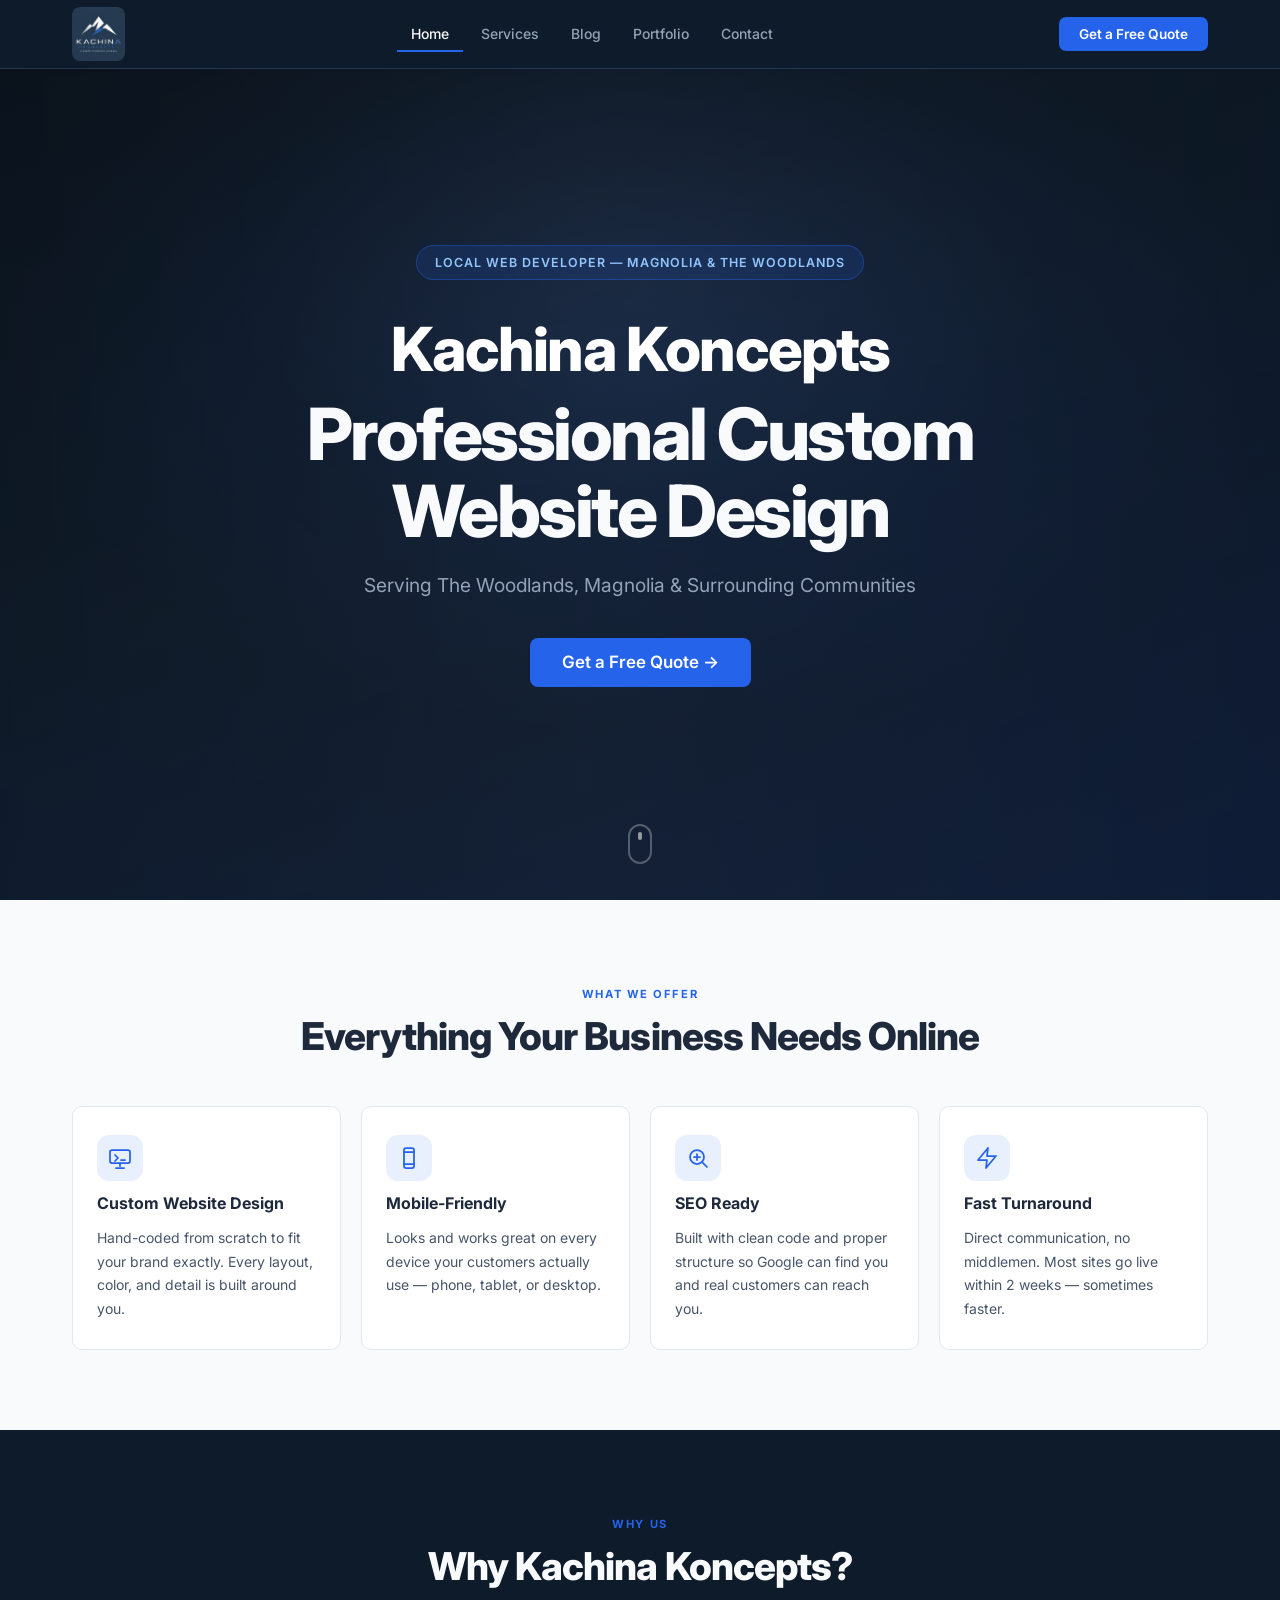
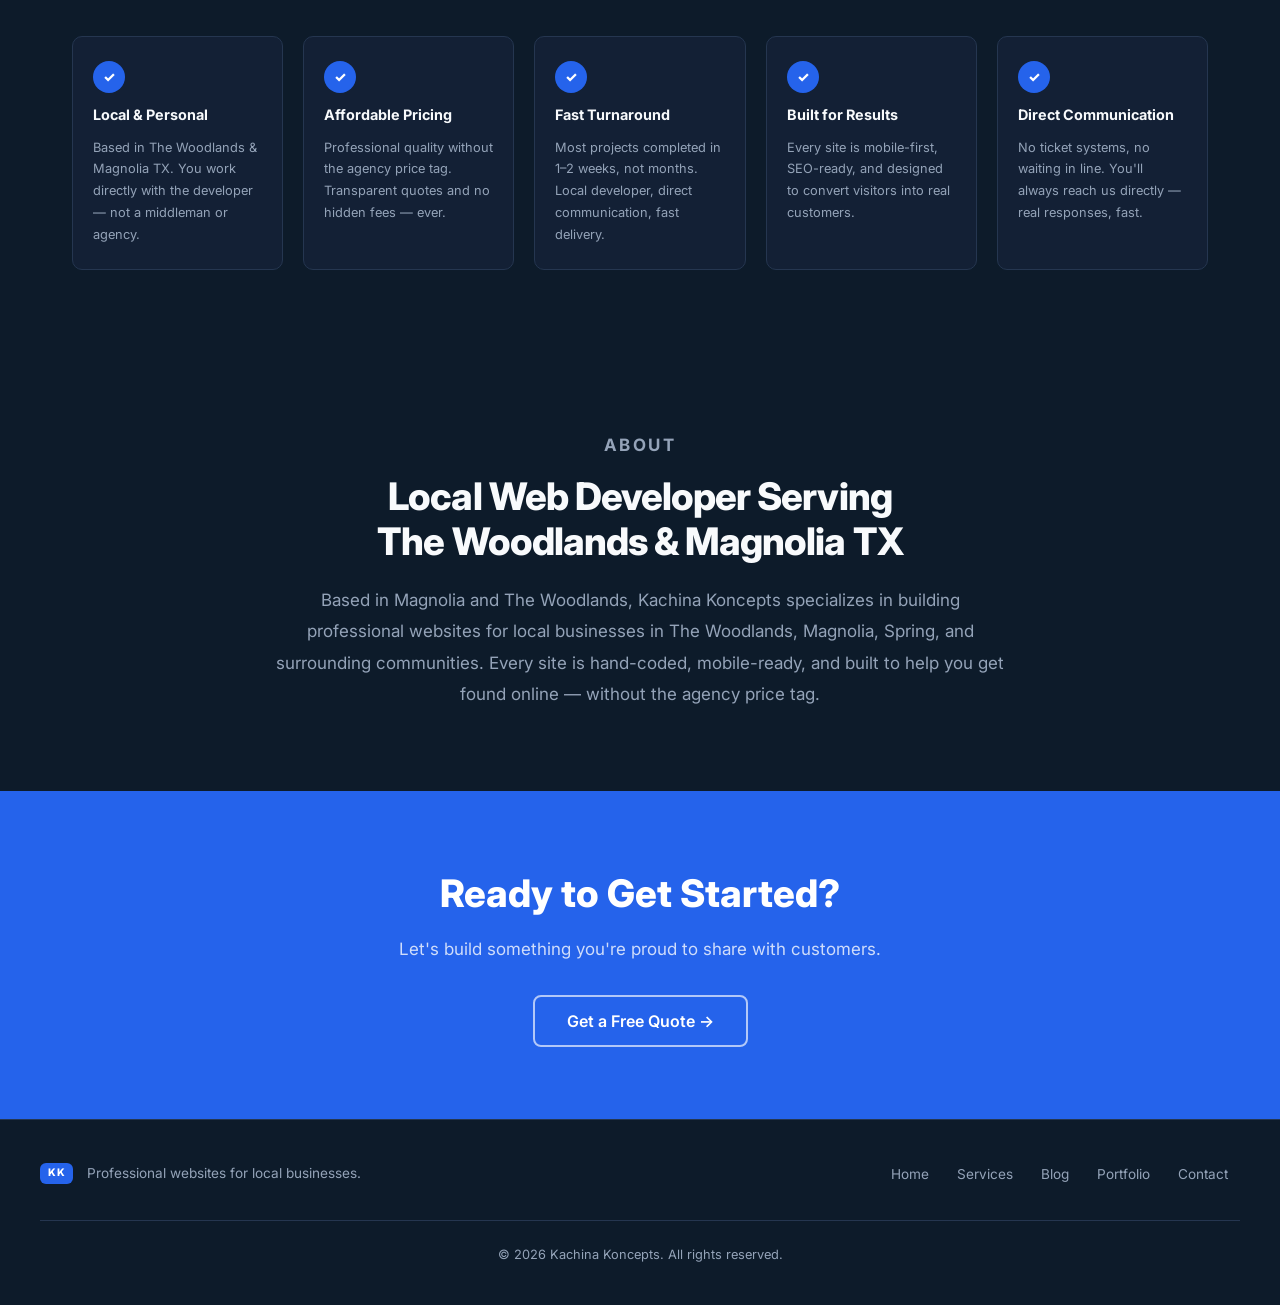
==== commit e5eac0a4: "changed top bar and added animations" ====
--- a/index.html
+++ b/index.html
@@ -3,7 +3,7 @@
 <head>
   <meta charset="UTF-8" />
   <meta name="viewport" content="width=device-width, initial-scale=1.0" />
-  <title>Kachina Koncepts &mdash; The Woodlands, Magnolia &amp; Houston TX</title>
+  <title>Kachina Koncepts &mdash; The Woodlands &amp; Magnolia TX</title>
   <link rel="preconnect" href="https://fonts.googleapis.com" />
   <link rel="preconnect" href="https://fonts.gstatic.com" crossorigin />
   <link href="https://fonts.googleapis.com/css2?family=Inter:wght@300;400;500;600;700;800&display=swap" rel="stylesheet" />
@@ -67,10 +67,10 @@
         <span class="hp-8">//</span>
       </div>
       <div class="hero-content">
-        <span class="hero-badge">Local Web Developer &mdash; Houston Area</span>
+        <span class="hero-badge">Local Web Developer &mdash; Magnolia &amp; The Woodlands</span>
         <p class="hero-brand-name">Kachina Koncepts</p>
         <h1>Professional Custom<br>Website Design</h1>
-        <p class="hero-sub">Serving The Woodlands, Magnolia &amp; Greater Houston Area</p>
+        <p class="hero-sub">Serving The Woodlands, Magnolia &amp; Surrounding Communities</p>
         <button class="btn-primary" onclick="switchTab('contact')">Get a Free Quote &rarr;</button>
       </div>
       <div class="hero-scroll" aria-hidden="true">
@@ -160,7 +160,7 @@
       <div class="section-container reveal">
         <p class="section-tag">About</p>
         <h2>Local Web Developer Serving<br>The Woodlands &amp; Magnolia TX</h2>
-        <p>Based in the Houston area, Kachina Koncepts specializes in building professional websites for local businesses in The Woodlands, Magnolia, Spring, and surrounding communities. Every site is hand-coded, mobile-ready, and built to help you get found online &mdash; without the agency price tag.</p>
+        <p>Based in Magnolia and The Woodlands, Kachina Koncepts specializes in building professional websites for local businesses in The Woodlands, Magnolia, Spring, and surrounding communities. Every site is hand-coded, mobile-ready, and built to help you get found online &mdash; without the agency price tag.</p>
       </div>
     </div>
 
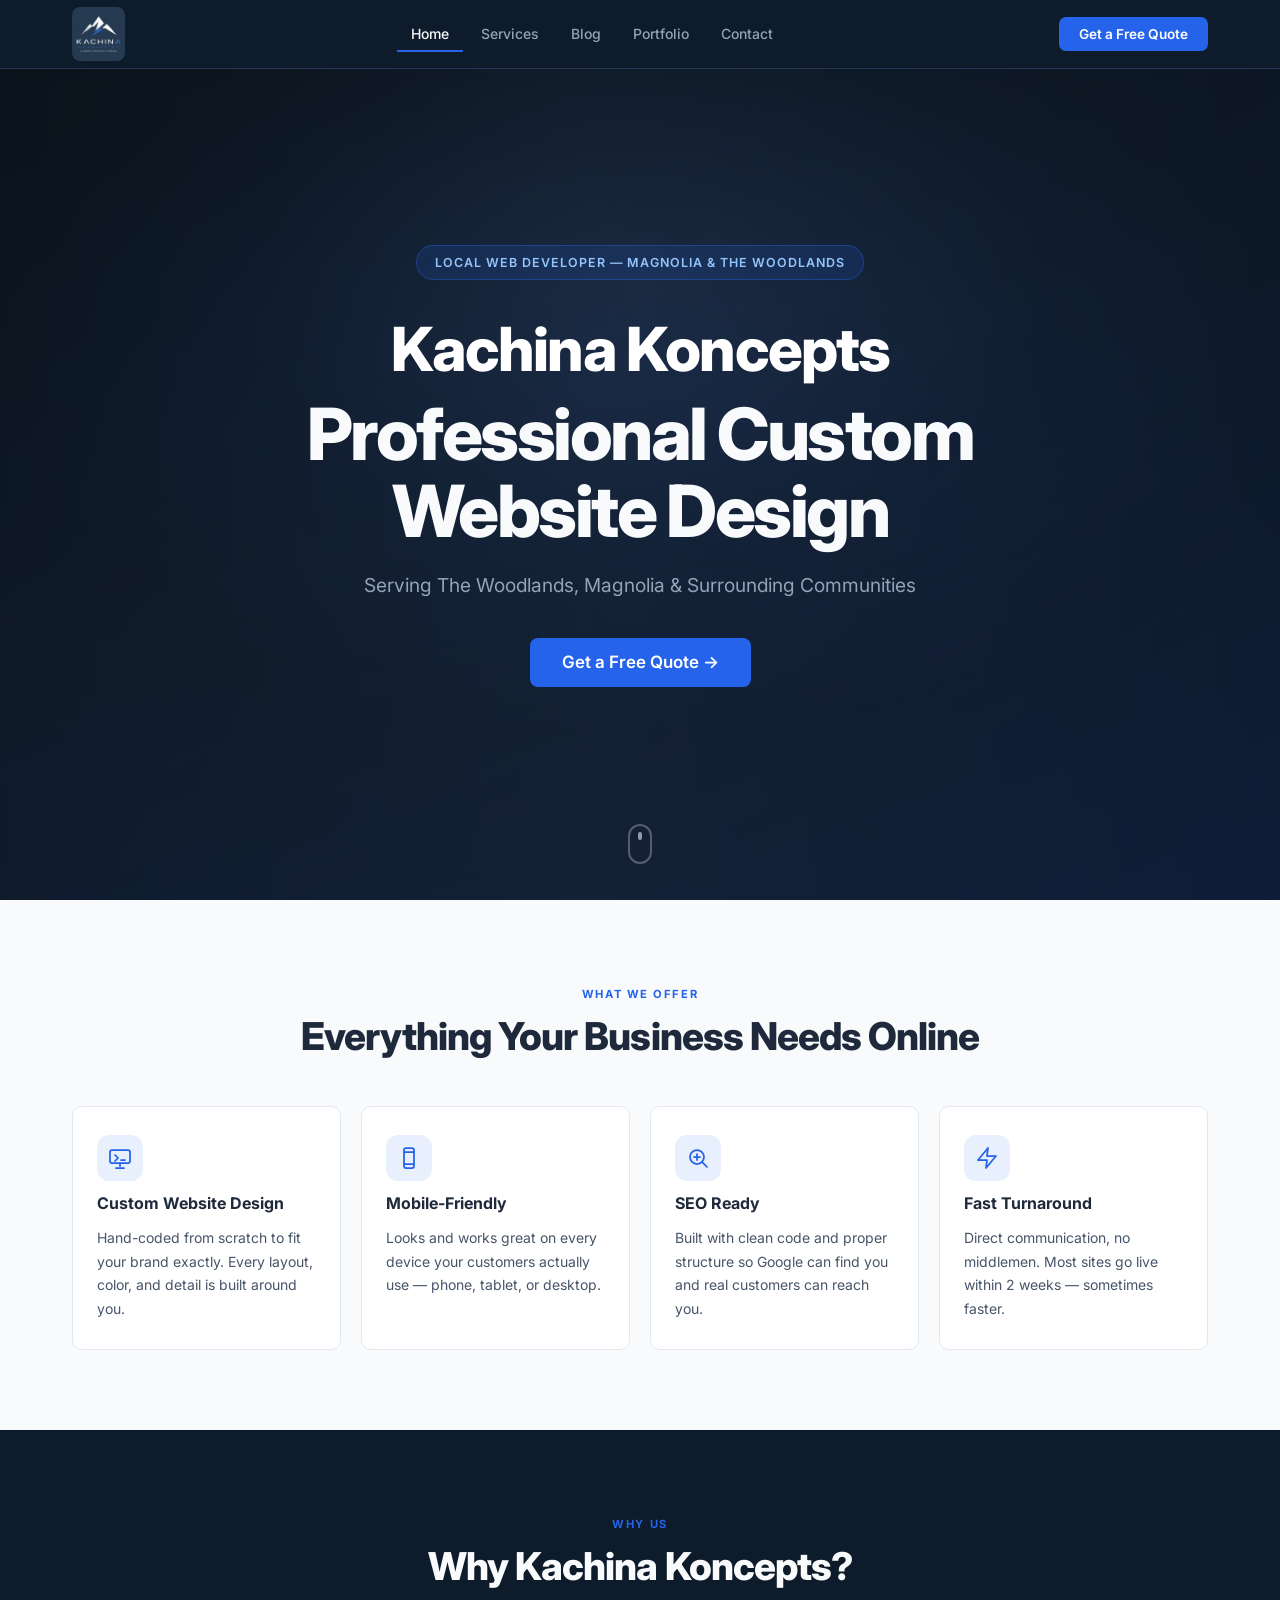
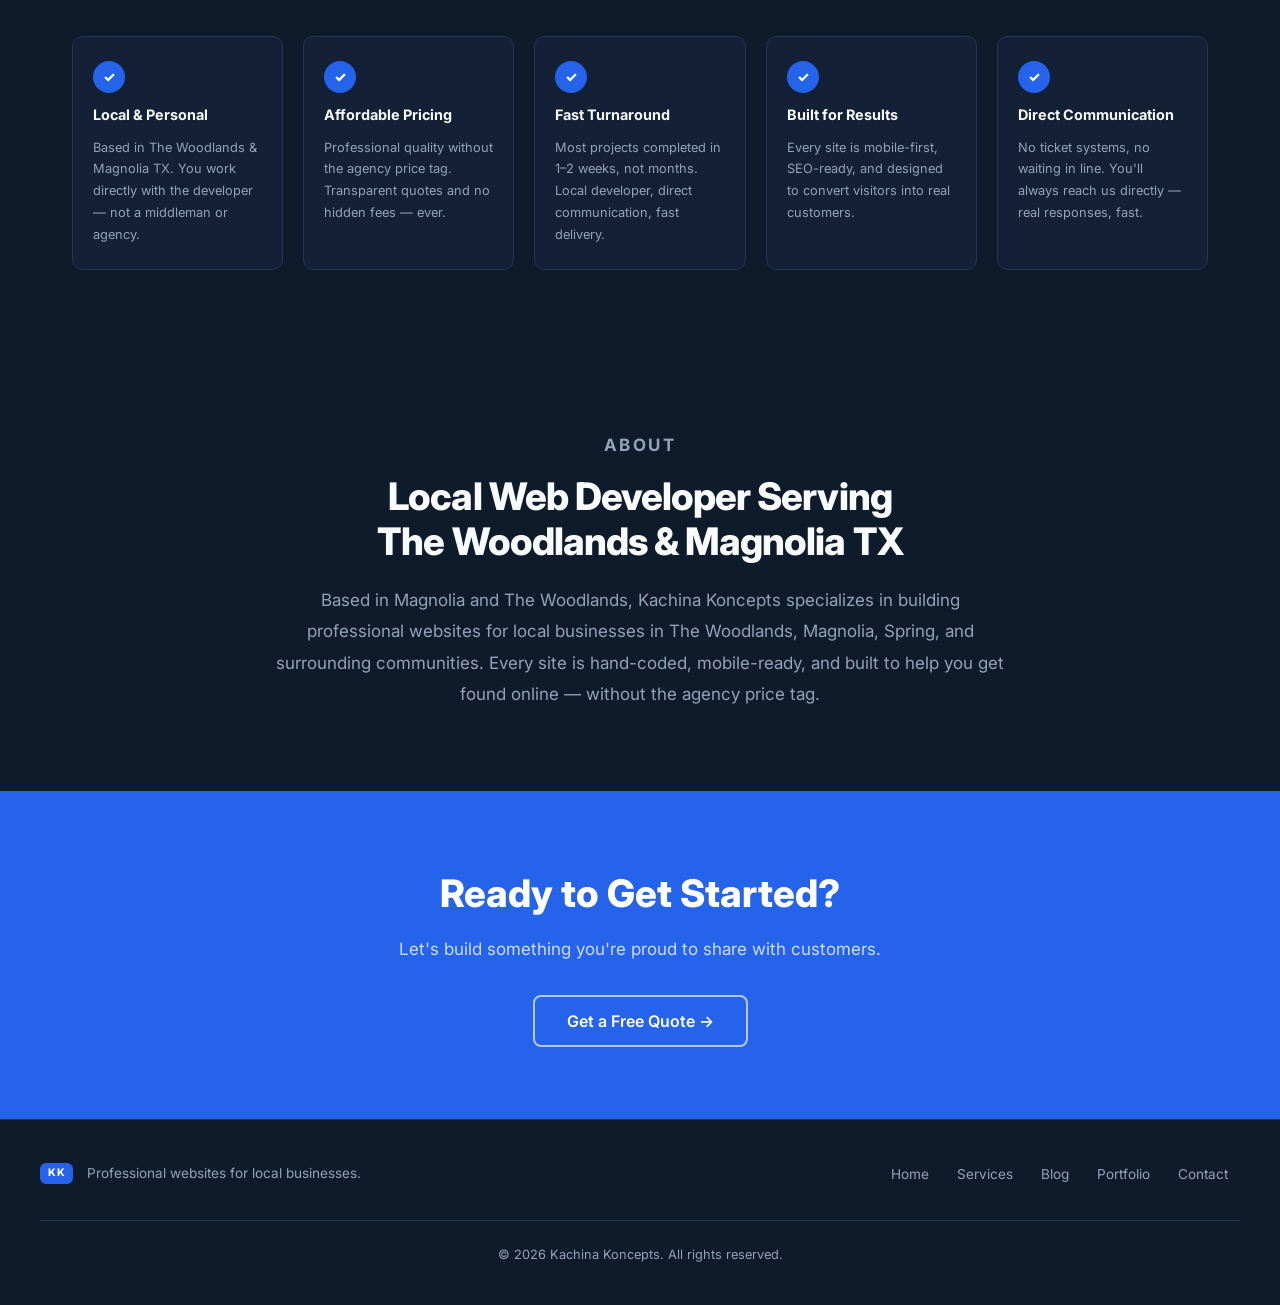
==== commit 4b1c35a7: "fixed portfolio image" ====
--- a/index.html
+++ b/index.html
@@ -999,6 +999,7 @@
           title="Demo site preview"
           sandbox="allow-scripts allow-same-origin allow-forms allow-popups"
         ></iframe>
+        <img class="demo-modal-preview-img" id="demoModalPreviewImg" src="" alt="" style="display:none;">
         <div class="demo-modal-placeholder" id="demoModalPlaceholder" style="display:none;">
           <div class="pmp-icon">&#128441;</div>
           <h4>Live preview not yet available</h4>
--- a/styles.css
+++ b/styles.css
@@ -2026,6 +2026,16 @@
   transform-origin: top left;
 }
 
+.demo-modal-preview-img {
+  position: absolute;
+  inset: 0;
+  width: 100%;
+  height: 100%;
+  object-fit: cover;
+  object-position: top center;
+  display: block;
+}
+
 /* ─── No-URL placeholder ─── */
 .demo-modal-placeholder {
   position: absolute;
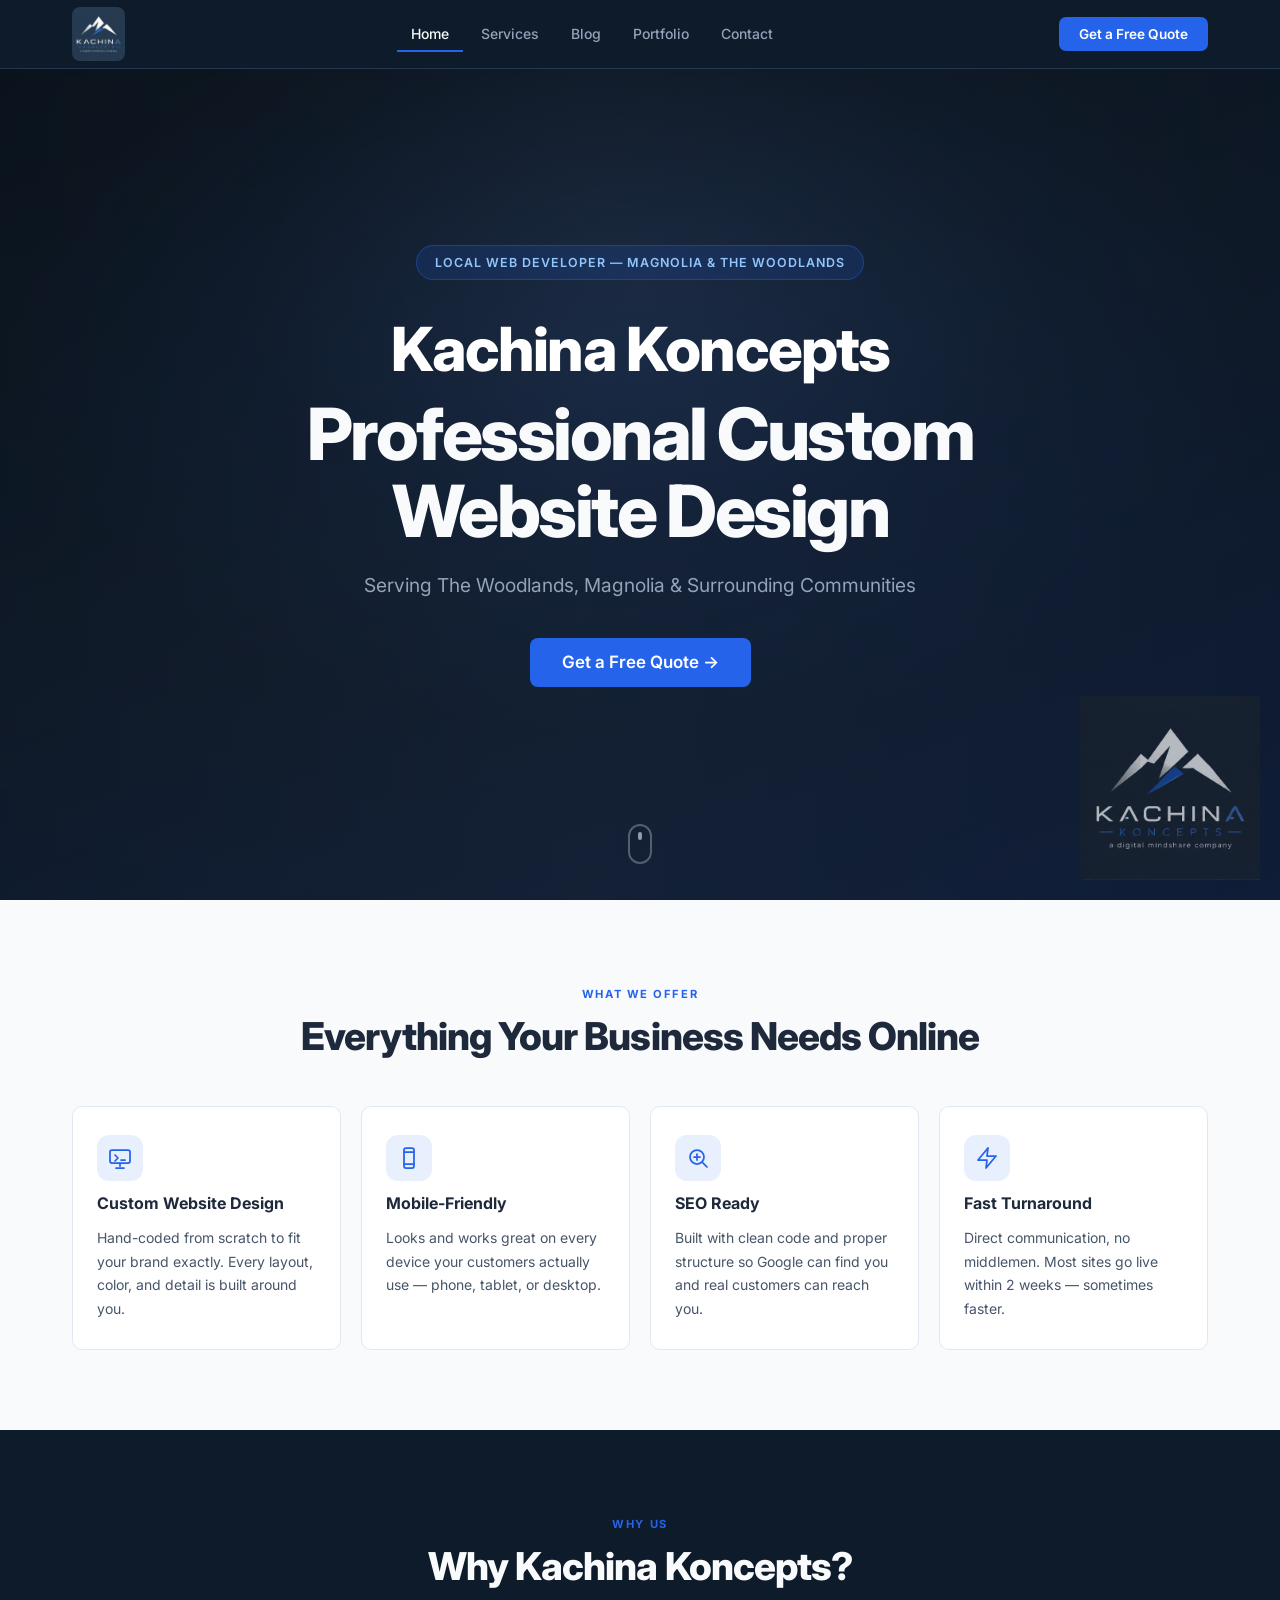
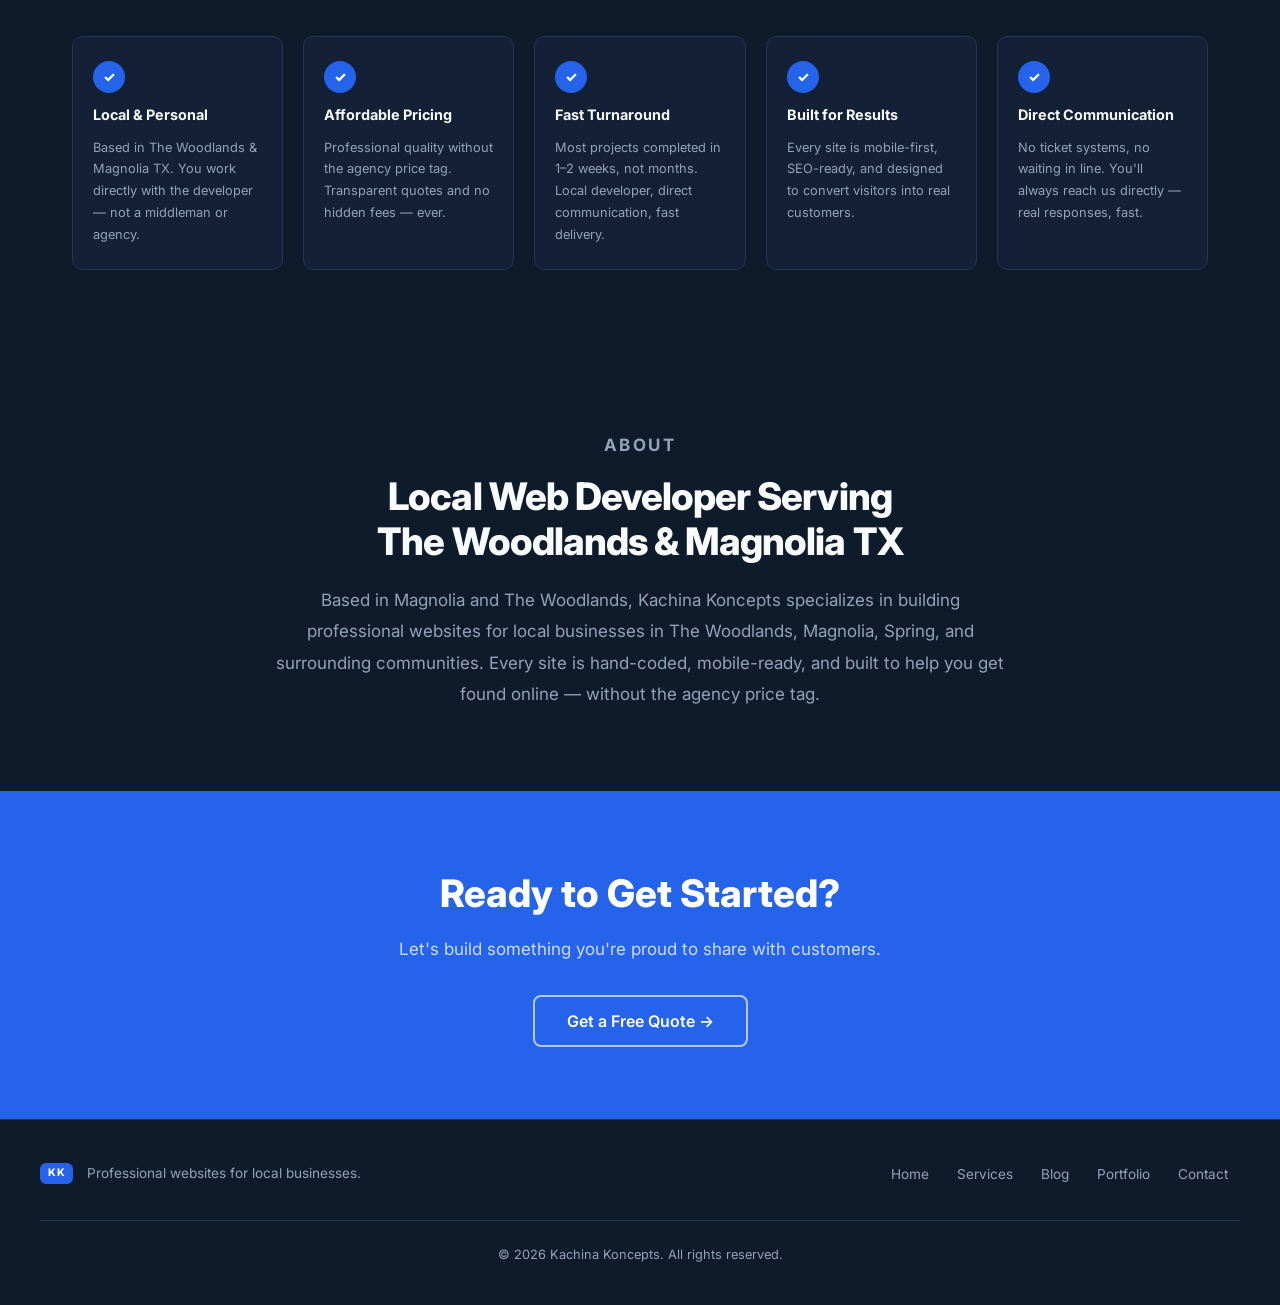
==== commit f5d8ef9c: "bug fixes" ====
--- a/index.html
+++ b/index.html
@@ -769,7 +769,7 @@
 
     </div><!-- /section-container -->
 
-    <footer class="footer" style="margin-top:4rem">
+    <footer class="footer">
       <div class="footer-inner">
         <div class="footer-brand">
           <span class="logo-mark">KK</span>
@@ -795,8 +795,8 @@
 
     <div class="page-header">
       <p class="section-tag reveal">Portfolio</p>
-      <h1 class="reveal">Demo Projects</h1>
-      <p class="reveal">Fictional websites built to showcase design and development capabilities. These are not real businesses &mdash; each project demonstrates real-world features and design patterns.</p>
+      <h1 class="reveal">Projects</h1>
+      <p class="reveal">A growing collection of client sites and design demos &mdash; each built to solve a real problem for a real audience, with attention to detail at every level.</p>
     </div>
 
     <div class="demo-portfolio-section">
@@ -1017,5 +1017,7 @@
     <svg width="16" height="16" viewBox="0 0 24 24" fill="none" stroke="currentColor" stroke-width="2.5" stroke-linecap="round" stroke-linejoin="round"><polyline points="18 15 12 9 6 15"/></svg>
   </button>
 
+  <img class="page-logo-corner" src="kachina-logo.png" alt="Kachina Koncepts">
+
 </body>
 </html>
--- a/styles.css
+++ b/styles.css
@@ -689,6 +689,36 @@
   border-top: 1px solid var(--border);
   margin-top: 0.5rem;
 }
+
+
+/* ================================================================
+   LOGO CORNER WATERMARK
+   ================================================================ */
+.page-logo-corner {
+  position: fixed;
+  bottom: 1.25rem;
+  right: 1.25rem;
+  width: 180px;
+  height: auto;
+  object-fit: contain;
+  opacity: 0.7;
+  pointer-events: none;
+  z-index: 50;
+  transition: opacity .25s ease;
+}
+body[data-tab="blog"] .page-logo-corner,
+body[data-tab="portfolio"] .page-logo-corner { opacity: 0; }
+
+
+/* ================================================================
+   BLOG + PORTFOLIO — FOOTER PINNED TO BOTTOM
+   ================================================================ */
+#blog.active, #portfolio.active {
+  display: flex;
+  flex-direction: column;
+  min-height: 100vh;
+}
+#blog .footer, #portfolio .footer { margin-top: auto; }
 
 
 /* ================================================================
